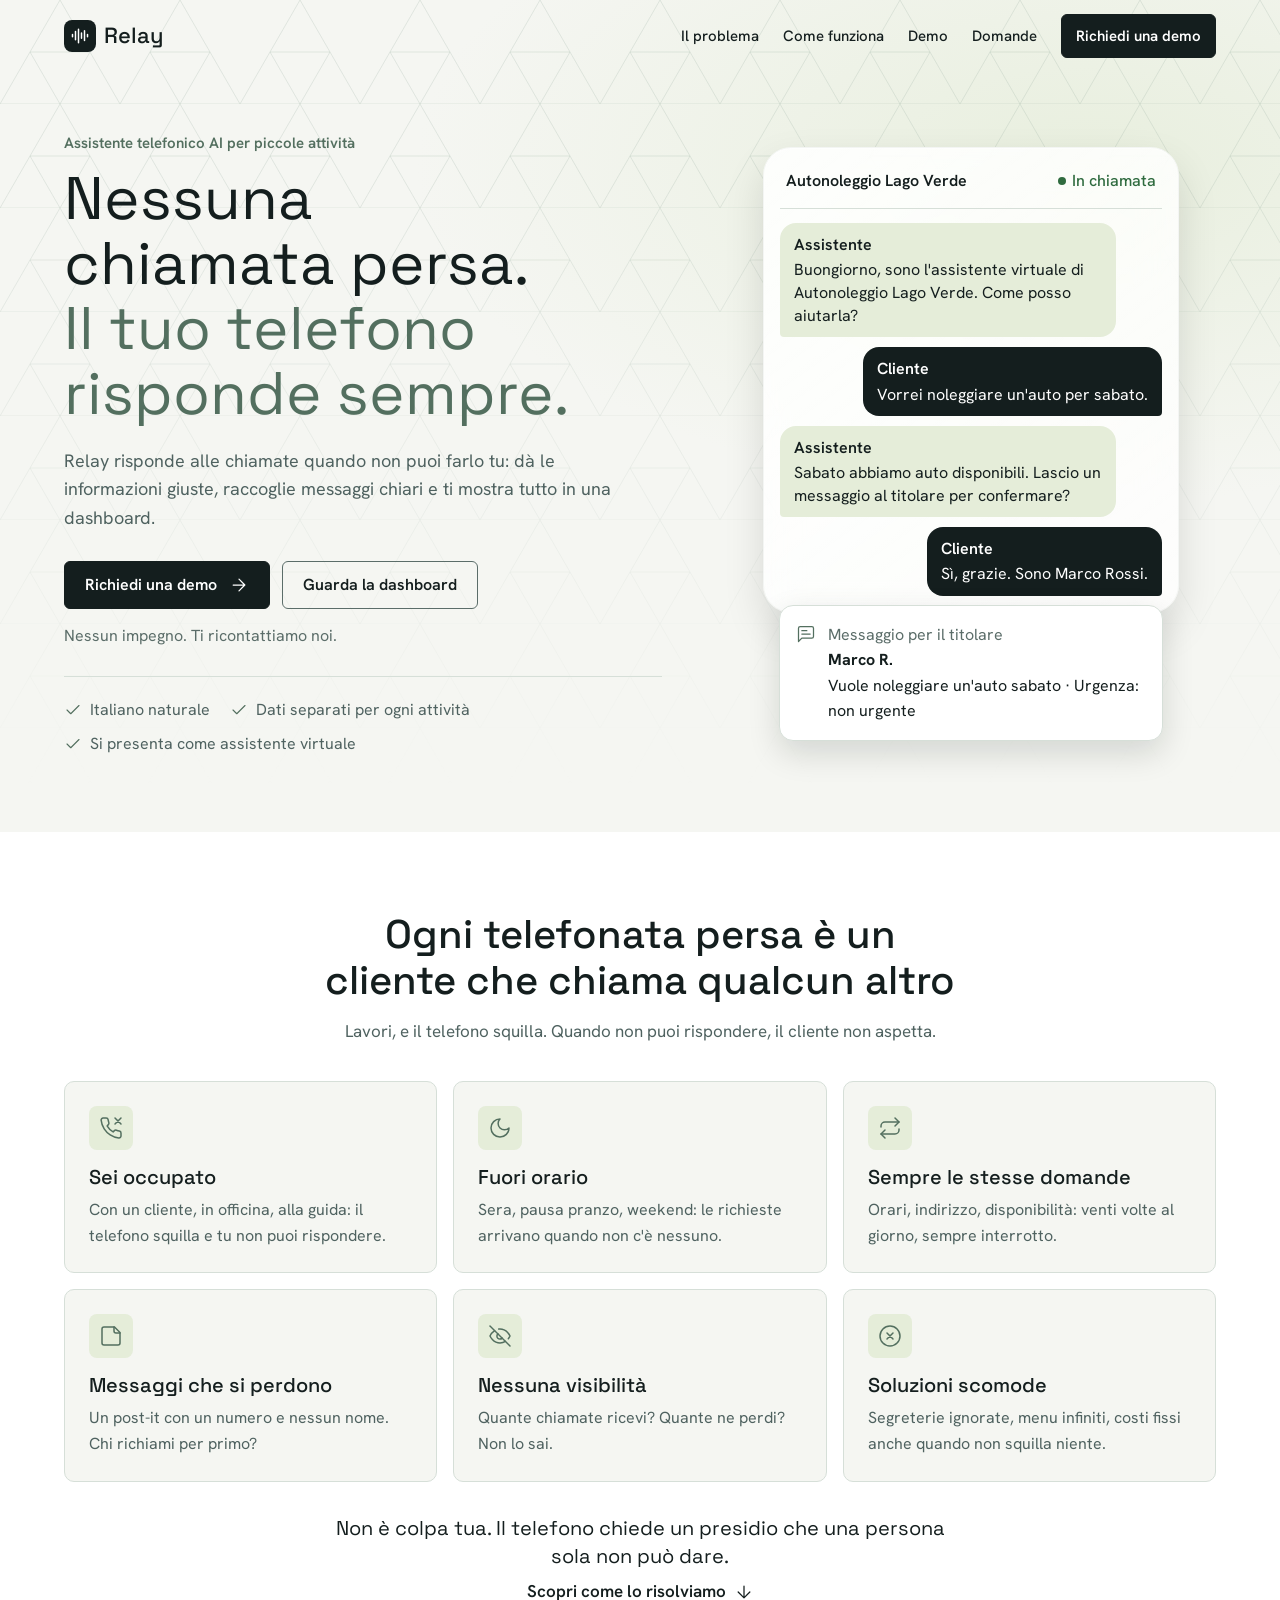
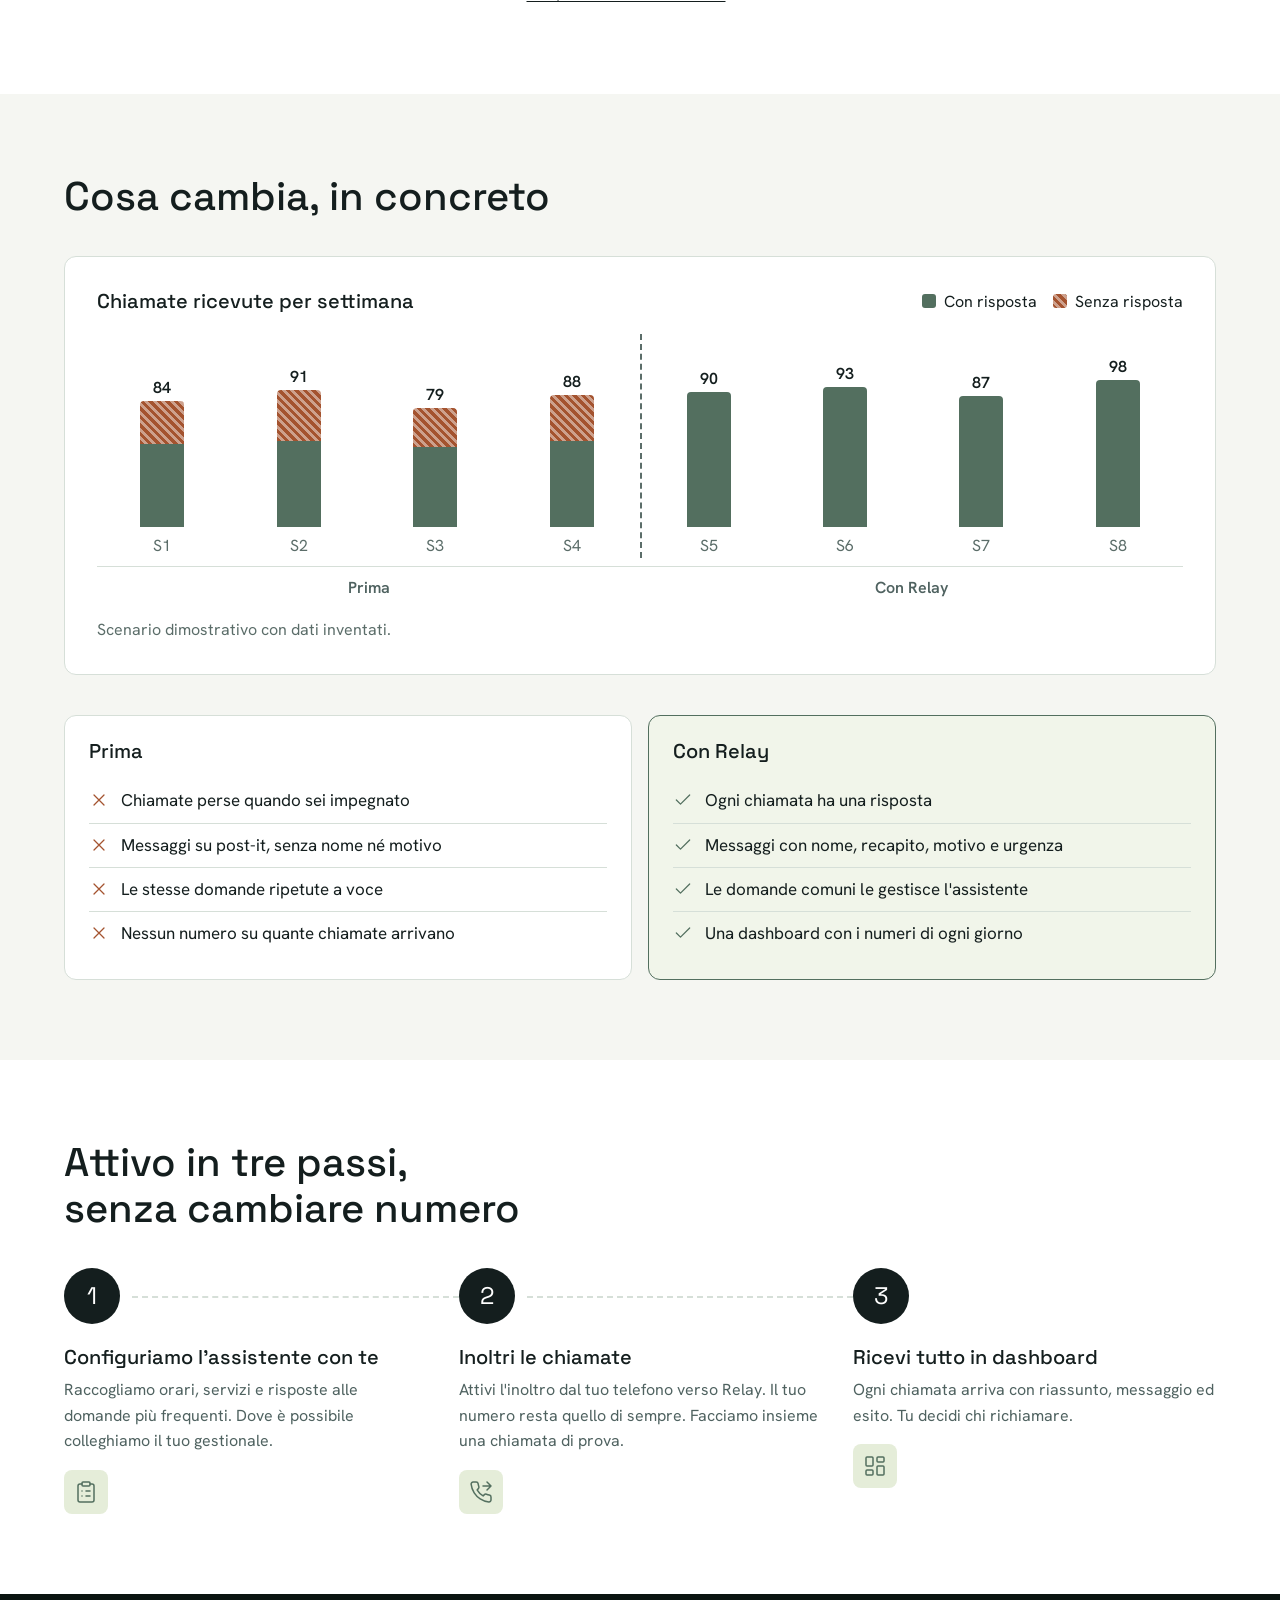
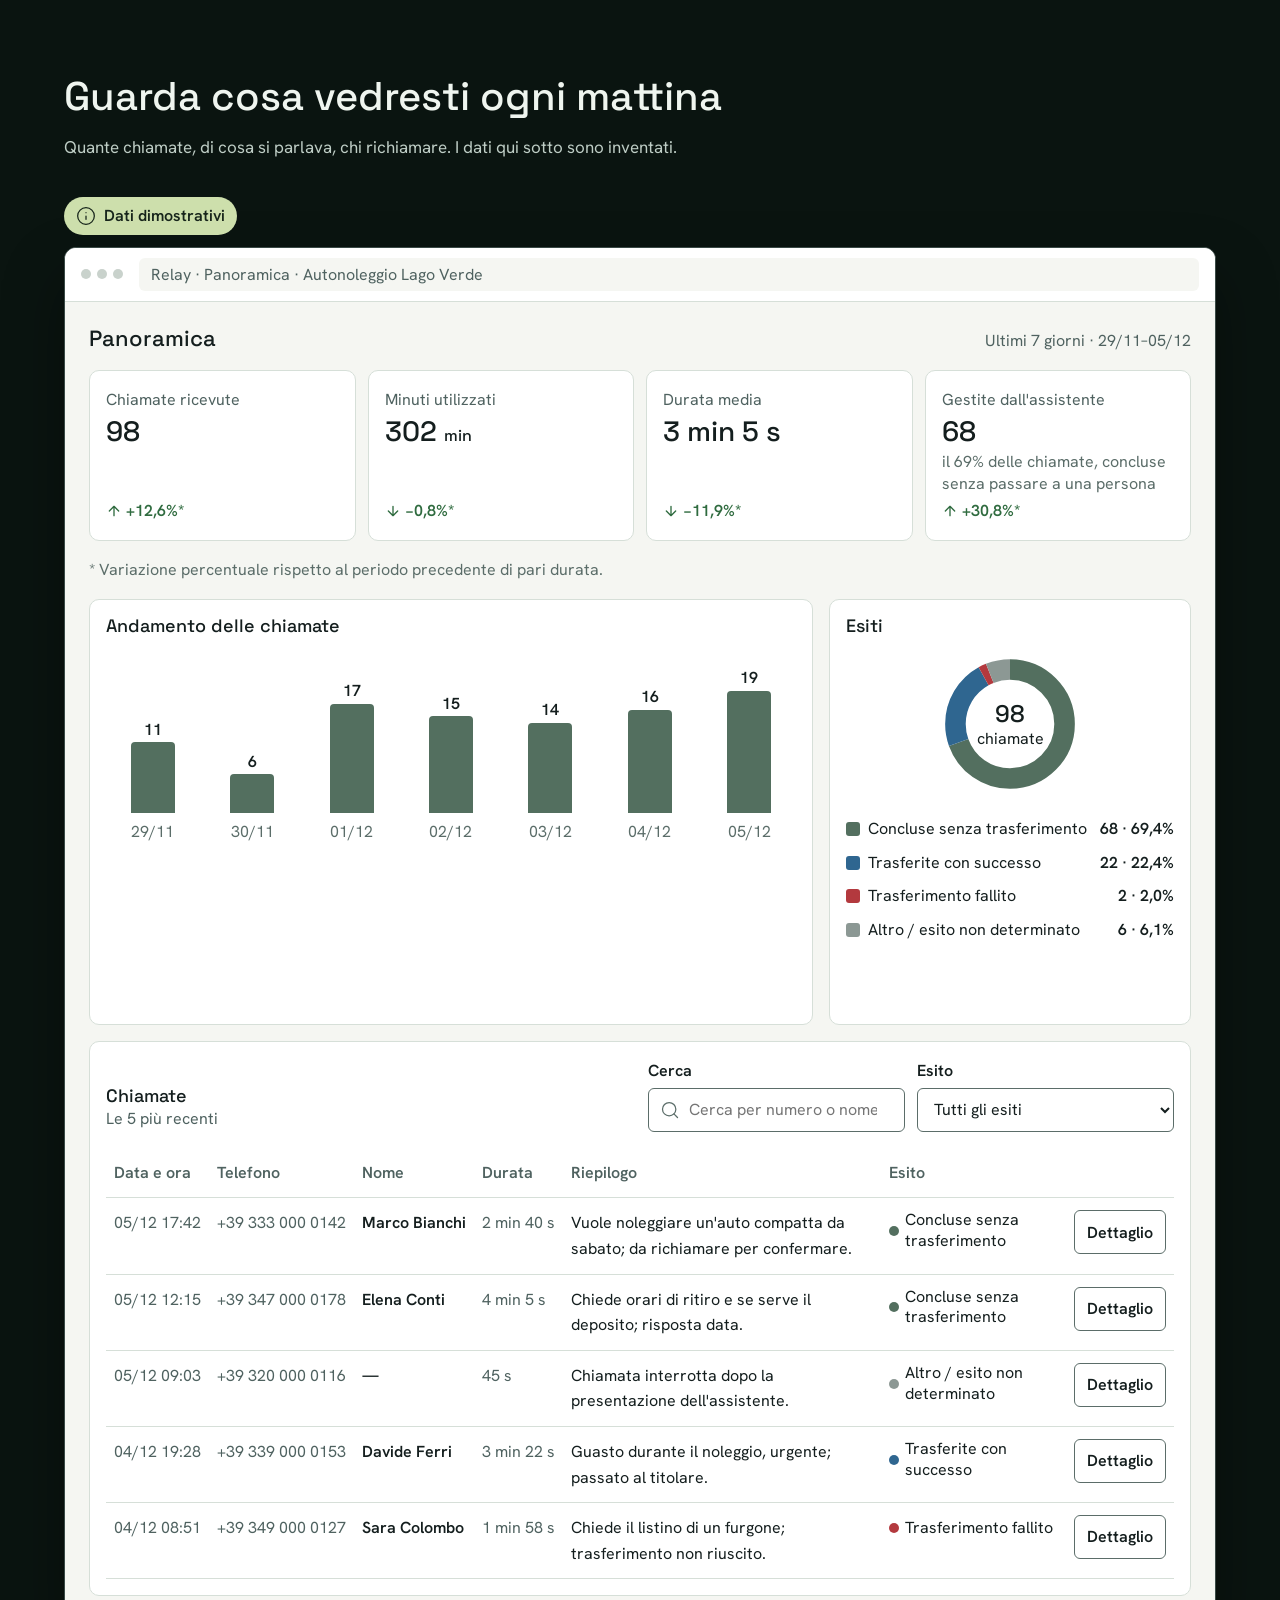
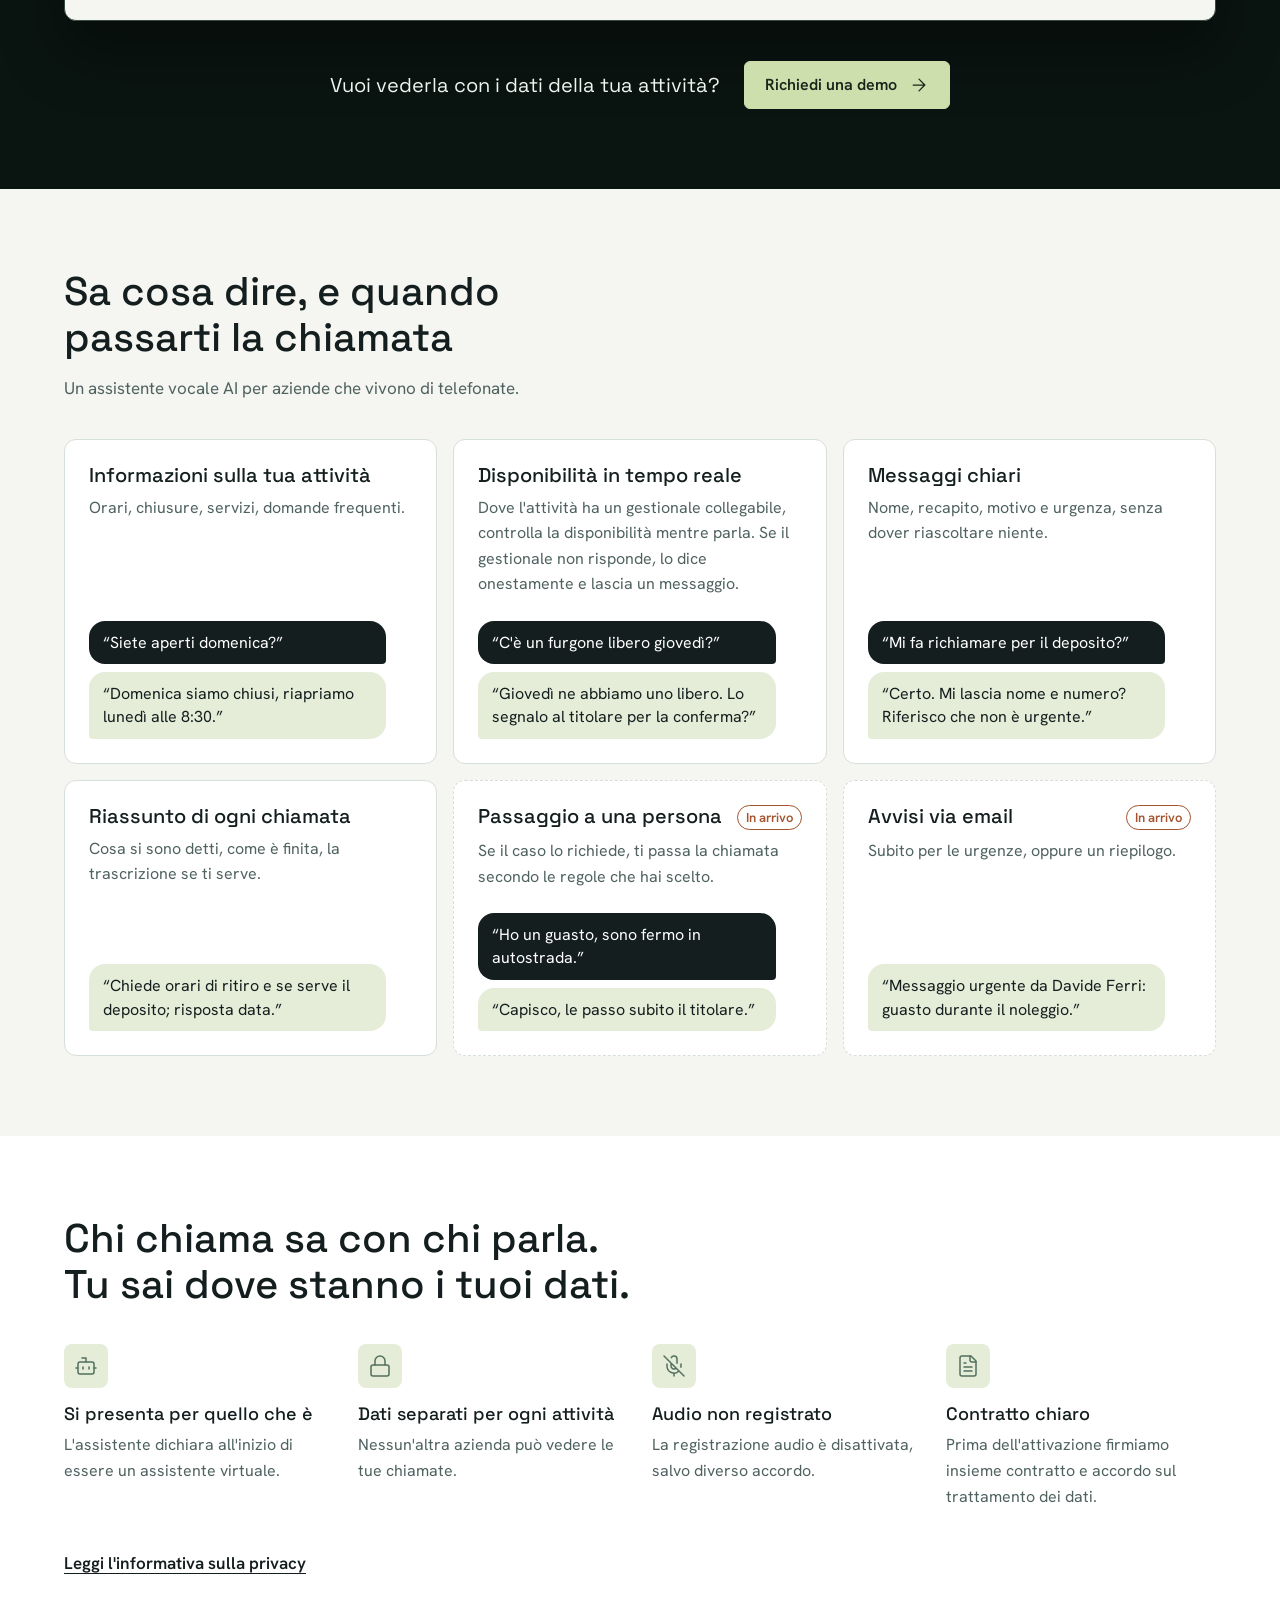
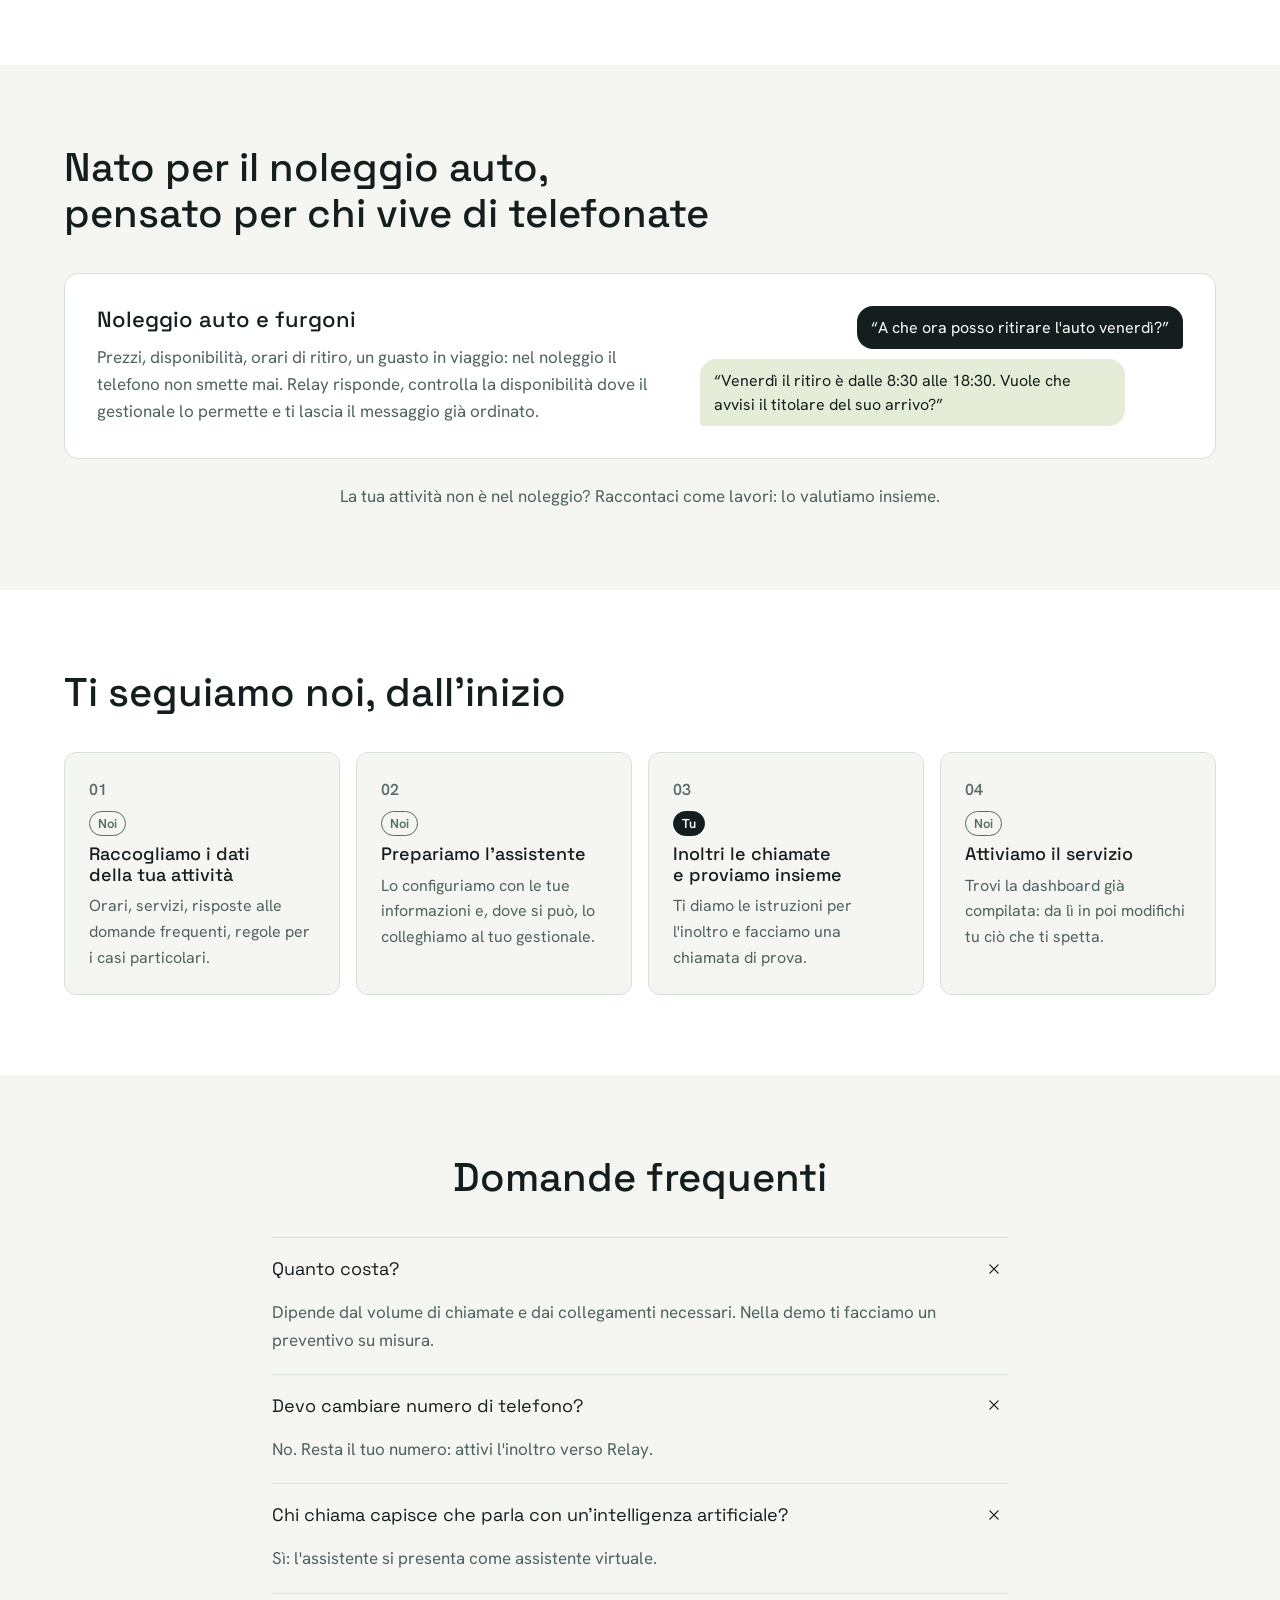
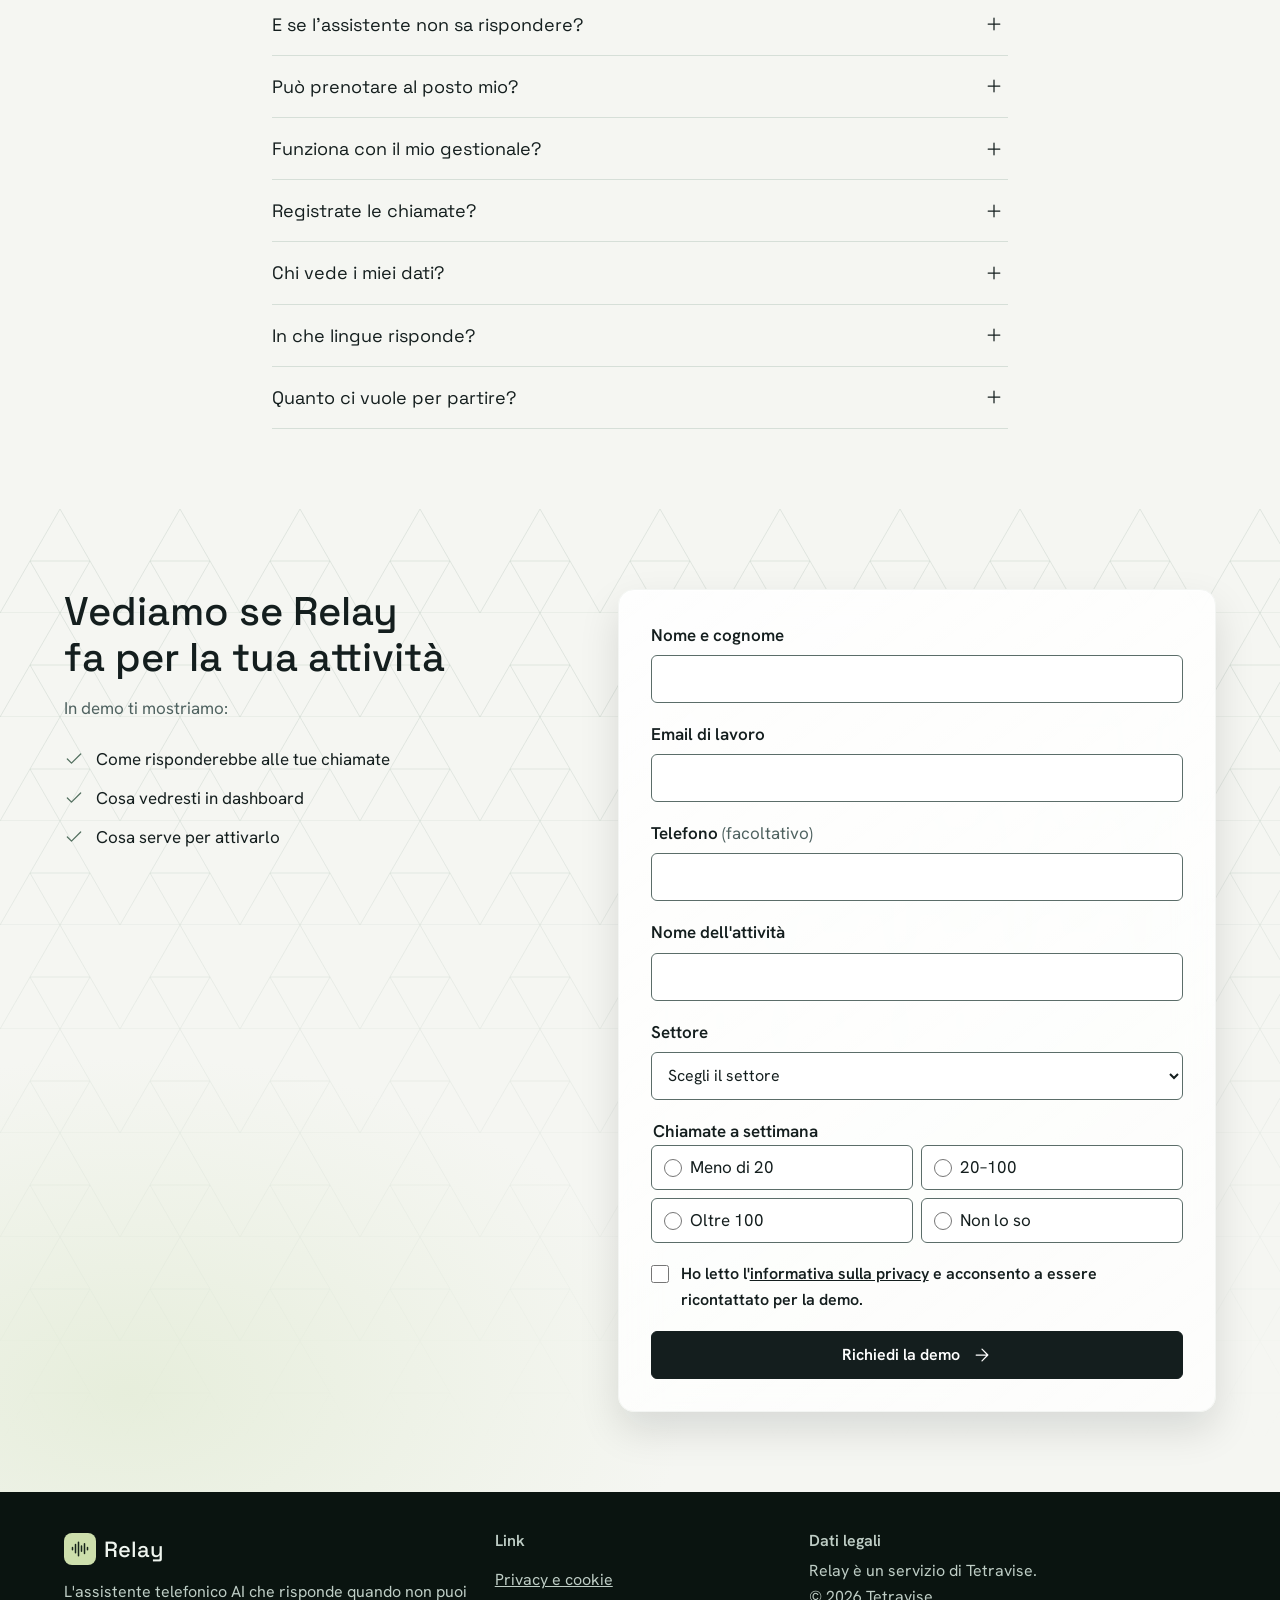
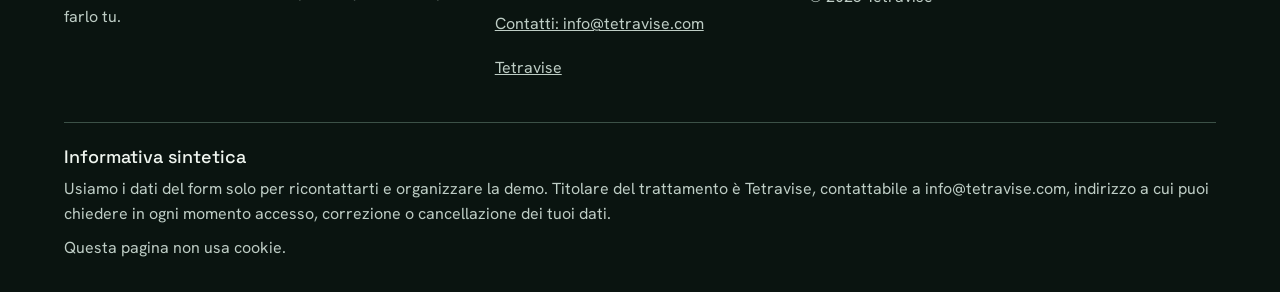
==== relay/index.html @ ad67fe39 "feat: add /relay WIP" ====
<!doctype html>
<html lang="it">
<head>
  <meta charset="utf-8">
  <meta name="viewport" content="width=device-width, initial-scale=1, viewport-fit=cover">
  <title>Relay: assistente telefonico AI per la tua attività</title>
  <meta name="description" content="Relay risponde al telefono quando non puoi: dà le informazioni giuste, raccoglie messaggi chiari e mostra ogni chiamata in dashboard. Richiedi una demo.">
  <meta name="theme-color" content="#F5F6F2">
  <meta name="color-scheme" content="light dark">
  <meta name="robots" content="index, follow, max-image-preview:large">
  <meta property="og:type" content="website">
  <meta property="og:locale" content="it_IT">
  <meta property="og:site_name" content="Tetravise">
  <meta property="og:title" content="Relay: assistente telefonico AI per la tua attività">
  <meta property="og:description" content="Relay risponde al telefono quando non puoi: dà le informazioni giuste, raccoglie messaggi chiari e mostra ogni chiamata in dashboard.">
  <meta name="twitter:card" content="summary">
  <meta name="twitter:title" content="Relay: assistente telefonico AI per la tua attività">
  <meta name="twitter:description" content="Relay risponde al telefono quando non puoi: dà le informazioni giuste, raccoglie messaggi chiari e mostra ogni chiamata in dashboard.">
  <link rel="icon" href="../assets/favicon/favicon.ico">
  <link rel="icon" type="image/png" sizes="32x32" href="../assets/favicon/favicon-32x32.png">
  <link rel="icon" type="image/png" sizes="16x16" href="../assets/favicon/favicon-16x16.png">
  <link rel="apple-touch-icon" sizes="180x180" href="../assets/favicon/apple-touch-icon.png">
  <template id="seo-metadata"></template>
  <script>
    (() => {
      let preference = 'system';
      try {
        const saved = localStorage.getItem('tetravise-theme');
        if (['light', 'dark'].includes(saved)) preference = saved;
      } catch {}
      const systemColor = matchMedia('(prefers-color-scheme: dark)').matches ? 'dark' : 'light';
      document.documentElement.dataset.theme = preference === 'system' ? systemColor : preference;
      document.documentElement.classList.add('js');
    })();
  </script>
  <link rel="preconnect" href="https://fonts.googleapis.com">
  <link rel="preconnect" href="https://fonts.gstatic.com" crossorigin>
  <link rel="stylesheet" href="https://fonts.googleapis.com/css2?family=Space+Grotesk:wght@400;500&family=Hanken+Grotesk:wght@400;500;600&display=swap">
  <script type="application/ld+json">
    {
      "@context": "https://schema.org",
      "@type": "FAQPage",
      "inLanguage": "it-IT",
      "mainEntity": [
        { "@type": "Question", "name": "Quanto costa?", "acceptedAnswer": { "@type": "Answer", "text": "Dipende dal volume di chiamate e dai collegamenti necessari. Nella demo ti facciamo un preventivo su misura." } },
        { "@type": "Question", "name": "Devo cambiare numero di telefono?", "acceptedAnswer": { "@type": "Answer", "text": "No. Resta il tuo numero: attivi l'inoltro verso Relay." } },
        { "@type": "Question", "name": "Chi chiama capisce che parla con un'intelligenza artificiale?", "acceptedAnswer": { "@type": "Answer", "text": "Sì: l'assistente si presenta come assistente virtuale." } },
        { "@type": "Question", "name": "E se l'assistente non sa rispondere?", "acceptedAnswer": { "@type": "Answer", "text": "Lo dice onestamente, raccoglie nome, recapito e motivo e ti lascia un messaggio. Il passaggio a una persona, con le regole che scegli tu, è in arrivo." } },
        { "@type": "Question", "name": "Può prenotare al posto mio?", "acceptedAnswer": { "@type": "Answer", "text": "Oggi consulta le informazioni e raccoglie le richieste: la conferma resta a te." } },
        { "@type": "Question", "name": "Funziona con il mio gestionale?", "acceptedAnswer": { "@type": "Answer", "text": "Dipende: lo valutiamo insieme in demo. Il collegamento riguarda gestionali con interfaccia web (API)." } },
        { "@type": "Question", "name": "Registrate le chiamate?", "acceptedAnswer": { "@type": "Answer", "text": "L'audio non viene registrato, salvo diverso accordo. Nella dashboard trovi riassunto e trascrizione." } },
        { "@type": "Question", "name": "Chi vede i miei dati?", "acceptedAnswer": { "@type": "Answer", "text": "Tu e i collaboratori che indichi. Il nostro team accede solo per assistenza." } },
        { "@type": "Question", "name": "In che lingue risponde?", "acceptedAnswer": { "@type": "Answer", "text": "Oggi solo in italiano." } },
        { "@type": "Question", "name": "Quanto ci vuole per partire?", "acceptedAnswer": { "@type": "Answer", "text": "Dipende dalle informazioni da raccogliere e dai collegamenti necessari. In demo ti diamo una data concreta." } }
      ]
    }
  </script>
  <style>
    :root {
      color-scheme: light dark;
      --bg: light-dark(#F5F6F2, #111B18);
      --surface: light-dark(#FFFFFF, #192722);
      --ink: light-dark(#141E1E, #EFF5EF);
      --soft: light-dark(#4F6260, #BECDC5);
      --muted: light-dark(#5B6D69, #B2C3B8);
      --line: light-dark(#D6DFD8, #3C5147);
      --accent: light-dark(#536F5F, #C9DD97);
      --focus: light-dark(#3C684A, #C9DD97);
      --button-bg: light-dark(#141E1E, #CDDFAC);
      --button-ink: light-dark(#FFFFFF, #17251B);
      --button-hover: light-dark(#2C423C, #DDEBC6);
      --inverse-bg: light-dark(#141E1E, #0A1410);
      --tile: light-dark(#E5EDD9, #2F4234);
      --good: light-dark(#2F6B3F, #A6DDAF);
      --warn: light-dark(#A4532F, #F0B89B);
      --error: light-dark(#A1262B, #FFB4AE);
      --font-display: "Space Grotesk", "Hanken Grotesk", sans-serif;
      --font-body: "Hanken Grotesk", sans-serif;
      --gutter: 1rem;
      --header-height: 4rem;
    }

    * { box-sizing: border-box; }
    [hidden] { display: none !important; }
    :root[data-theme="light"] { color-scheme: light; }
    :root[data-theme="dark"] { color-scheme: dark; }
    html { scroll-behavior: smooth; scroll-padding-top: calc(var(--header-height) + 1rem); }
    body { margin: 0; background: var(--bg); color: var(--ink); font-family: var(--font-body); font-size: 1.0625rem; line-height: 1.6; -webkit-font-smoothing: antialiased; overflow-x: hidden; }
    h1, h2, h3, h4, p, figure, ul, ol, dl, dd, blockquote { margin: 0; }
    ul, ol { padding: 0; list-style: none; }
    h1, h2, h3, h4 { font-family: var(--font-display); font-weight: 500; line-height: 1.15; text-wrap: balance; }
    a { color: inherit; }
    button, input, select, textarea { font: inherit; color: inherit; }
    ::selection { background: var(--accent); color: var(--surface); }
    :focus-visible { outline: 3px solid var(--focus); outline-offset: 4px; border-radius: 3px; }
    .container { width: calc(100% - 2 * var(--gutter)); max-width: 72rem; margin-inline: auto; }
    .icon-definitions { position: absolute; width: 0; height: 0; overflow: hidden; }
    .icon { display: block; width: 1.25rem; height: 1.25rem; flex: none; fill: none; stroke: currentColor; stroke-width: 1.5; stroke-linecap: round; stroke-linejoin: round; }
    .sr-only { position: absolute; width: 1px; height: 1px; padding: 0; margin: -1px; overflow: hidden; clip-path: inset(50%); white-space: nowrap; border: 0; }
    .skip-link { position: fixed; z-index: 100; top: 1rem; left: 1rem; padding: .75rem 1rem; background: var(--button-bg); color: var(--button-ink); transform: translateY(-300%); }
    .skip-link:focus { transform: none; }
    .inverse { color-scheme: dark; background: var(--inverse-bg); color: var(--ink); }

    .button { display: inline-flex; max-width: 100%; min-height: 3rem; align-items: center; justify-content: center; gap: .75rem; padding: .75rem 1.25rem; border: 1px solid var(--button-bg); border-radius: 6px; background: var(--button-bg); color: var(--button-ink); font-size: 1rem; font-weight: 600; line-height: 1.25; text-decoration: none; cursor: pointer; transition: background .2s, border-color .2s; }
    .button:hover { background: var(--button-hover); border-color: var(--button-hover); }
    .button:disabled { cursor: progress; opacity: .7; }
    .button--ghost { border-color: var(--muted); background: transparent; color: var(--ink); }
    .button--ghost:hover { border-color: var(--ink); background: transparent; }
    .button--small { min-height: 2.75rem; padding: .5rem .875rem; font-size: .9375rem; }
    .text-link { display: inline-flex; min-height: 2.75rem; align-items: center; gap: .5rem; font-weight: 600; text-decoration: underline; text-underline-offset: .25em; }
    .badge { display: inline-flex; align-items: center; gap: .375rem; padding: .125rem .5rem; border: 1px solid currentColor; border-radius: 999px; font-size: .8125rem; font-weight: 600; line-height: 1.5; white-space: nowrap; }
    .glass { border: 1px solid color-mix(in srgb, var(--surface) 70%, var(--line)); background: linear-gradient(145deg, color-mix(in srgb, var(--surface) 90%, transparent), color-mix(in srgb, var(--surface) 76%, transparent)); box-shadow: 0 1px 0 color-mix(in srgb, white 40%, transparent) inset, 0 18px 40px rgb(10 20 16 / .12); -webkit-backdrop-filter: blur(18px) saturate(160%); backdrop-filter: blur(18px) saturate(160%); }
    @supports not ((backdrop-filter: blur(1px)) or (-webkit-backdrop-filter: blur(1px))) { .glass { background: var(--surface); } }
    @media (prefers-reduced-transparency: reduce) { .glass { background: var(--surface); -webkit-backdrop-filter: none; backdrop-filter: none; } }
    .triangles { position: relative; isolation: isolate; }
    .triangles::before { content: ""; position: absolute; z-index: -1; inset: 0; background-image: url("data:image/svg+xml,%3Csvg xmlns='http://www.w3.org/2000/svg' width='120' height='104' viewBox='0 0 120 104'%3E%3Cpath d='M0 104 60 0l60 104ZM30 52h60L60 104Z' fill='none' stroke='%2390A89A' stroke-opacity='.22'/%3E%3C/svg%3E"); -webkit-mask-image: linear-gradient(to bottom, #000 20%, transparent 95%); mask-image: linear-gradient(to bottom, #000 20%, transparent 95%); pointer-events: none; }

    .site-header { position: fixed; z-index: 50; inset: 0 0 auto; border-bottom: 1px solid transparent; transition: background .25s, border-color .25s, box-shadow .25s; }
    .site-header.is-scrolled, .site-header:has(.nav.is-open) { border-bottom-color: color-mix(in srgb, var(--line) 80%, transparent); background: linear-gradient(180deg, color-mix(in srgb, var(--bg) 92%, transparent), color-mix(in srgb, var(--bg) 84%, transparent)); box-shadow: 0 8px 24px rgb(10 20 16 / .06); -webkit-backdrop-filter: blur(16px) saturate(160%); backdrop-filter: blur(16px) saturate(160%); }
    @media (prefers-reduced-transparency: reduce) { .site-header.is-scrolled { background: var(--bg); } }
    .header-inner { display: flex; min-height: var(--header-height); align-items: center; gap: .5rem; }
    .brand { display: inline-flex; align-items: center; gap: .5rem; margin-right: auto; font-family: var(--font-display); font-size: 1.375rem; font-weight: 500; text-decoration: none; }
    .brand-mark { display: grid; width: 2rem; height: 2rem; place-items: center; border-radius: 8px; background: var(--button-bg); color: var(--button-ink); }
    .brand-mark .icon { width: 1.125rem; height: 1.125rem; stroke-width: 2; }
    .nav { display: flex; flex-direction: column; font-size: .9375rem; font-weight: 500; }
    .nav a { display: flex; min-height: 2.75rem; align-items: center; text-decoration: none; }
    .nav a:hover { text-decoration: underline; text-underline-offset: .3em; }
    .menu-toggle { display: grid; width: 2.75rem; height: 2.75rem; place-items: center; padding: 0; border: 1px solid var(--muted); border-radius: 6px; background: var(--surface); cursor: pointer; }
    .menu-toggle .icon-close, .menu-toggle[aria-expanded="true"] .icon-open { display: none; }
    .menu-toggle[aria-expanded="true"] .icon-close { display: block; }
    html:not(.js) .menu-toggle { display: none; }
    .js .nav { position: absolute; top: 100%; right: 0; left: 0; display: none; padding: .5rem var(--gutter) 1rem; border-bottom: 1px solid var(--line); background: var(--bg); }
    .js .nav.is-open { display: flex; }

    .hero { padding: calc(var(--header-height) + 2rem) 0 2.5rem; background: radial-gradient(60rem 30rem at 85% 20%, color-mix(in srgb, var(--tile) 80%, transparent), transparent 70%); }
    .hero-grid { display: grid; gap: 2.5rem; align-items: center; }
    .eyebrow { color: var(--accent); font-size: .9375rem; font-weight: 600; }
    .hero h1 { max-width: 18ch; margin-top: .75rem; font-size: 2.25rem; font-weight: 400; line-height: 1.08; }
    .hero h1 span { display: block; color: var(--accent); }
    .lead { max-width: 36rem; margin-top: 1.25rem; color: var(--soft); font-size: 1.125rem; }
    .hero-actions { display: flex; flex-wrap: wrap; gap: .75rem; margin-top: 1.75rem; }
    .hero-note { margin-top: .875rem; color: var(--muted); font-size: 1rem; }
    .trust-strip { display: flex; flex-wrap: wrap; gap: .5rem 1.25rem; margin-top: 1.75rem; padding-top: 1.25rem; border-top: 1px solid var(--line); color: var(--soft); font-size: 1rem; }
    .trust-strip li { display: inline-flex; align-items: center; gap: .5rem; }
    .trust-strip .icon { width: 1.125rem; height: 1.125rem; color: var(--accent); }

    .preview { position: relative; width: 100%; max-width: 26rem; margin-inline: auto; }
    .phone { padding: 1rem; border-radius: 28px; }
    .phone-top { display: flex; align-items: center; justify-content: space-between; gap: .75rem; padding: .25rem .375rem .875rem; border-bottom: 1px solid var(--line); font-size: 1rem; font-weight: 600; }
    .live { display: inline-flex; align-items: center; gap: .375rem; color: var(--good); font-size: 1rem; font-weight: 500; white-space: nowrap; }
    .live::before { content: ""; width: .5rem; height: .5rem; border-radius: 50%; background: currentColor; }
    .chat { display: flex; flex-direction: column; gap: .625rem; padding-top: .875rem; }
    .bubble { max-width: 88%; padding: .625rem .875rem; border-radius: 16px; font-size: 1rem; line-height: 1.45; }
    .bubble .who { display: block; margin-bottom: .125rem; font-size: 1rem; font-weight: 600; }
    .from-assistant { align-self: flex-start; border-bottom-left-radius: 4px; background: var(--tile); }
    .from-caller { align-self: flex-end; border-bottom-right-radius: 4px; background: var(--button-bg); color: var(--button-ink); }
    .message-card { display: flex; gap: .75rem; margin: -.5rem 1rem 0; padding: 1rem; border: 1px solid var(--line); border-radius: 14px; background: var(--surface); box-shadow: 0 12px 32px rgb(10 20 16 / .14); font-size: 1rem; }
    .message-card .icon { margin-top: .125rem; color: var(--accent); }
    .message-card strong { display: block; }
    .message-card .kicker { color: var(--muted); font-size: 1rem; }

    .section { padding-block: 4rem; }
    .section-head { display: flex; max-width: 44rem; flex-direction: column; gap: .875rem; margin-bottom: 2.25rem; }
    .section-head.center { margin-inline: auto; text-align: center; align-items: center; }
    .section h2 { font-size: 1.875rem; }
    .sub { color: var(--soft); font-size: 1.0625rem; }
    .alt { background: var(--surface); }
    .closing { max-width: 40rem; margin: 2rem auto 0; text-align: center; }
    .closing p { font-family: var(--font-display); font-size: 1.25rem; line-height: 1.4; }
    .section-cta { display: flex; flex-wrap: wrap; align-items: center; justify-content: center; gap: 1rem 1.5rem; margin-top: 2.5rem; text-align: center; }

    .cards { display: grid; gap: 1rem; }
    .card { min-width: 0; padding: 1.5rem; border: 1px solid var(--line); border-radius: 10px; background: var(--bg); }
    .alt .card { background: var(--bg); }
    .card h3 { margin-bottom: .5rem; font-size: 1.25rem; }
    .card p { color: var(--soft); font-size: 1rem; }
    .card-icon { display: grid; width: 2.75rem; height: 2.75rem; place-items: center; margin-bottom: 1rem; border-radius: 8px; background: var(--tile); color: var(--accent); }
    .card-icon .icon { width: 1.5rem; height: 1.5rem; }

    .chart-figure { margin-bottom: 2.5rem; padding: 1.5rem 1rem 1rem; border: 1px solid var(--line); border-radius: 12px; background: var(--surface); }
    .chart-title { display: flex; flex-wrap: wrap; align-items: baseline; justify-content: space-between; gap: .5rem 1rem; margin-bottom: 1.25rem; }
    .chart-title h3 { font-size: 1.25rem; }
    .legend { display: flex; flex-wrap: wrap; gap: .25rem 1rem; font-size: 1rem; }
    .legend li { display: inline-flex; align-items: center; gap: .5rem; }
    .swatch { width: .875rem; height: .875rem; flex: none; border-radius: 3px; background: var(--c); }
    .swatch--missed { background: repeating-linear-gradient(45deg, var(--warn) 0 3px, color-mix(in srgb, var(--warn) 55%, transparent) 3px 6px); }
    .weeks { display: grid; grid-template-columns: repeat(8, minmax(0, 1fr)); height: 14rem; gap: .375rem; }
    .week { display: grid; grid-template-rows: minmax(0, 1fr) auto; gap: .375rem; min-width: 0; }
    .week.is-start { margin-left: -.1875rem; padding-left: .1875rem; border-left: 2px dashed var(--muted); }
    .track { display: flex; height: 100%; flex-direction: column; justify-content: flex-end; align-items: center; }
    .total { font-size: 1rem; font-weight: 600; }
    .seg { width: min(2.75rem, 80%); flex: none; height: calc(var(--v) * .78%); }
    .seg--missed { border-radius: 4px 4px 0 0; background: repeating-linear-gradient(45deg, var(--warn) 0 3px, color-mix(in srgb, var(--warn) 55%, transparent) 3px 6px); }
    .seg--answered { background: var(--accent); }
    .seg--missed + .seg--answered { border-radius: 0; }
    .seg--answered:first-child, .total + .seg--answered { border-radius: 4px 4px 0 0; }
    .week-label { color: var(--muted); font-size: 1rem; text-align: center; }
    .phases { display: grid; grid-template-columns: 1fr 1fr; margin-top: .5rem; padding-top: .5rem; border-top: 1px solid var(--line); color: var(--soft); font-size: 1rem; font-weight: 600; text-align: center; }
    .chart-caption { margin-top: 1rem; color: var(--muted); font-size: 1rem; }
    .compare { display: grid; gap: 1rem; }
    .compare-col { padding: 1.5rem; border: 1px solid var(--line); border-radius: 12px; }
    .compare-col h3 { margin-bottom: 1rem; font-size: 1.25rem; }
    .compare-col li { display: flex; gap: .75rem; padding-block: .5rem; }
    .compare-col li + li { border-top: 1px solid var(--line); }
    .compare-col .icon { margin-top: .1875rem; }
    .compare-before { background: var(--surface); }
    .compare-before .icon { color: var(--warn); }
    .compare-after { border-color: var(--accent); background: color-mix(in srgb, var(--tile) 55%, var(--surface)); }
    .compare-after .icon { color: var(--accent); }

    .steps { display: grid; gap: 1.5rem; counter-reset: step; }
    .step { position: relative; display: grid; grid-template-columns: 3.5rem minmax(0, 1fr); align-content: start; gap: 1rem; }
    .step-number { display: grid; width: 3.5rem; height: 3.5rem; place-items: center; border-radius: 50%; background: var(--button-bg); color: var(--button-ink); font-family: var(--font-display); font-size: 1.5rem; }
    .step:not(:last-child)::after { content: ""; position: absolute; top: 3.75rem; bottom: -1.25rem; left: 1.75rem; border-left: 2px dashed var(--line); }
    .step h3 { margin: .375rem 0 .5rem; font-size: 1.25rem; }
    .step p { color: var(--soft); font-size: 1rem; }
    .step .card-icon { margin: 1rem 0 0; }

    .demo-label { display: inline-flex; align-items: center; gap: .5rem; margin-bottom: .75rem; padding: .375rem .75rem; border-radius: 999px; background: #CDDFAC; color: #17251B; font-size: 1rem; font-weight: 600; }
    .app { color-scheme: light; overflow: hidden; border: 1px solid #3A4A46; border-radius: 12px; background: var(--bg); color: var(--ink); box-shadow: 0 30px 60px rgb(0 0 0 / .35); }
    .app-bar { display: flex; align-items: center; gap: 1rem; padding: .625rem 1rem; border-bottom: 1px solid var(--line); background: var(--surface); }
    .dots { display: flex; gap: .375rem; }
    .dots i { width: .625rem; height: .625rem; border-radius: 50%; background: #C9D2CC; }
    .app-url { flex: 1; min-width: 0; overflow: hidden; padding: .25rem .75rem; border-radius: 6px; background: var(--bg); color: var(--soft); font-size: 1rem; text-overflow: ellipsis; white-space: nowrap; }
    .app-body { display: grid; gap: 1rem; padding: 1rem; }
    .app-head { display: flex; flex-wrap: wrap; align-items: baseline; justify-content: space-between; gap: .5rem 1rem; }
    .app-head h3 { font-size: 1.375rem; }
    .period { color: var(--soft); font-size: 1rem; }
    .kpis { display: grid; grid-template-columns: repeat(2, minmax(0, 1fr)); gap: .75rem; }
    .kpi { display: flex; min-width: 0; flex-direction: column; gap: .25rem; padding: 1rem; border: 1px solid var(--line); border-radius: 10px; background: var(--surface); }
    .kpi-label { color: var(--soft); font-size: 1rem; }
    .kpi strong { font-family: var(--font-display); font-size: 1.75rem; font-weight: 500; line-height: 1.1; }
    .kpi strong small { font-size: 1rem; }
    .kpi-note { color: var(--muted); font-size: 1rem; line-height: 1.35; }
    .delta { display: inline-flex; align-items: center; gap: .25rem; margin-top: auto; color: var(--good); font-size: 1rem; font-weight: 600; }
    .delta .icon { width: 1rem; height: 1rem; stroke-width: 2; }
    .footnote { color: var(--muted); font-size: 1rem; }
    .panels { display: grid; gap: 1rem; }
    .panel { min-width: 0; padding: 1rem; border: 1px solid var(--line); border-radius: 10px; background: var(--surface); }
    .panel h4 { margin-bottom: 1rem; font-size: 1.125rem; }
    .days { display: grid; grid-template-columns: repeat(7, minmax(0, 1fr)); height: 12rem; gap: .375rem; }
    .day { display: grid; grid-template-rows: minmax(0, 1fr) auto; gap: .375rem; min-width: 0; }
    .day .seg { height: calc(var(--v) * 4%); border-radius: 4px 4px 0 0; background: var(--accent); }
    .day-label { color: var(--muted); font-size: 1rem; text-align: center; white-space: nowrap; }
    .outcomes { display: flex; flex-wrap: wrap; align-items: center; justify-content: center; gap: 1.25rem; }
    .donut { position: relative; width: 9rem; flex: none; }
    .donut svg { display: block; width: 100%; transform: rotate(-90deg); }
    .donut circle { fill: none; stroke-width: 6; }
    .donut-center { position: absolute; inset: 0; display: grid; place-content: center; text-align: center; font-size: 1rem; line-height: 1.2; }
    .donut-center strong { font-family: var(--font-display); font-size: 1.5rem; font-weight: 500; }
    .outcome-list { display: grid; flex: 1 1 12rem; align-content: start; gap: .5rem; font-size: 1rem; }
    .outcome-list li { display: grid; grid-template-columns: .875rem minmax(0, 1fr) auto; gap: .5rem; align-items: center; }
    .outcome-list span:last-child { font-variant-numeric: tabular-nums; font-weight: 600; }
    .c-concluded { --c: #536F5F; }
    .c-transferred { --c: #2F6690; }
    .c-failed { --c: #B3393E; }
    .c-other { --c: #8C9894; }
    .calls-head { display: flex; flex-wrap: wrap; align-items: flex-end; justify-content: space-between; gap: .75rem 1rem; margin-bottom: 1rem; }
    .calls-head h4 { margin: 0; }
    .filters { display: flex; flex-wrap: wrap; gap: .75rem; width: 100%; }
    .filter { display: flex; flex: 1 1 15rem; flex-direction: column; gap: .25rem; font-size: 1rem; font-weight: 600; }
    .input-icon { position: relative; }
    .input-icon .icon { position: absolute; top: 50%; left: .75rem; color: var(--muted); transform: translateY(-50%); pointer-events: none; }
    .input-icon input { padding-left: 2.5rem; }
    .control { width: 100%; min-height: 2.75rem; padding: .5rem .75rem; border: 1px solid var(--muted); border-radius: 6px; background: var(--surface); font-weight: 400; }
    .calls-status { color: var(--soft); font-size: 1rem; }
    .calls-table { width: 100%; border-collapse: collapse; font-size: 1rem; }
    .calls-table thead { position: absolute; width: 1px; height: 1px; overflow: hidden; clip-path: inset(50%); }
    .calls-table tbody { display: grid; gap: .75rem; }
    .calls-table tr { display: flex; flex-wrap: wrap; align-items: baseline; gap: .25rem 1rem; padding: 1rem; border: 1px solid var(--line); border-radius: 10px; }
    .calls-table td { display: block; min-width: 0; }
    .c-date { order: 1; margin-right: auto; color: var(--soft); white-space: nowrap; }
    .c-outcome { order: 2; }
    .c-name { order: 3; flex-basis: 100%; font-weight: 600; }
    .c-phone { order: 4; color: var(--soft); white-space: nowrap; }
    .c-duration { order: 5; color: var(--soft); white-space: nowrap; }
    .c-summary { order: 6; flex-basis: 100%; }
    .c-action { order: 7; flex-basis: 100%; margin-top: .25rem; }
    .outcome { display: inline-flex; align-items: center; gap: .375rem; font-size: 1rem; line-height: 1.3; }
    .outcome::before { content: ""; width: .625rem; height: .625rem; flex: none; border-radius: 50%; background: var(--c); }
    .link-button { min-height: 2.75rem; padding: .375rem .75rem; border: 1px solid var(--muted); border-radius: 6px; background: var(--surface); font-weight: 600; cursor: pointer; }
    .link-button:hover { border-color: var(--ink); }
    .empty { padding: 1.5rem; color: var(--soft); text-align: center; }
    .demo-cta { display: flex; flex-wrap: wrap; align-items: center; justify-content: center; gap: 1rem 1.5rem; margin-top: 2.5rem; text-align: center; }
    .demo-cta p { font-family: var(--font-display); font-size: 1.25rem; }

    .drawer { width: min(30rem, 100%); max-width: 100%; height: 100dvh; max-height: 100dvh; margin: 0 0 0 auto; padding: 0; border: 0; border-left: 1px solid var(--line); background: var(--bg); color: var(--ink); box-shadow: -20px 0 50px rgb(0 0 0 / .25); }
    .drawer::backdrop { background: rgb(10 20 16 / .6); }
    .drawer[open] { animation: slide .3s cubic-bezier(.2, .7, .2, 1); }
    .drawer-inner { display: flex; min-height: 100%; flex-direction: column; gap: 1.25rem; padding: 1.25rem; }
    .drawer-head { display: flex; align-items: flex-start; justify-content: space-between; gap: 1rem; }
    .drawer-head h3 { font-size: 1.375rem; }
    .drawer-head .badge { margin-top: .5rem; color: var(--accent); }
    .icon-button { display: grid; width: 2.75rem; height: 2.75rem; flex: none; place-items: center; padding: 0; border: 1px solid var(--muted); border-radius: 6px; background: var(--surface); cursor: pointer; }
    .drawer section { padding: 1rem; border: 1px solid var(--line); border-radius: 10px; background: var(--surface); font-size: 1rem; }
    .drawer h4 { margin-bottom: .5rem; font-size: 1rem; color: var(--soft); }
    .facts { display: grid; grid-template-columns: auto minmax(0, 1fr); gap: .25rem 1rem; }
    .facts dt { color: var(--soft); }
    .transcript { display: grid; gap: .5rem; }
    .transcript li { padding: .5rem .75rem; border-radius: 8px; background: var(--bg); }
    .transcript strong { display: block; font-size: 1rem; }
    @keyframes slide { from { transform: translateX(40px); opacity: 0; } to { transform: none; opacity: 1; } }

    .features { display: grid; gap: 1rem; }
    .feature { display: flex; min-width: 0; flex-direction: column; gap: .5rem; padding: 1.5rem; border: 1px solid var(--line); border-radius: 12px; background: var(--surface); }
    .feature-top { display: flex; align-items: flex-start; justify-content: space-between; gap: .75rem; }
    .feature h3 { font-size: 1.25rem; }
    .feature > p { color: var(--soft); font-size: 1rem; }
    .feature .badge { color: var(--warn); }
    .feature.is-soon { border-style: dashed; }
    .example { display: grid; gap: .5rem; margin-top: auto; padding-top: 1rem; }
    .example .bubble { max-width: 92%; }

    .trust { display: grid; gap: 1.5rem; }
    .trust-item h3 { margin: .25rem 0 .5rem; font-size: 1.125rem; }
    .trust-item p { color: var(--soft); font-size: 1rem; }
    .trust-link { margin-top: 2rem; }

    .sector { display: grid; gap: 1.5rem; align-items: center; padding: 1.5rem; border: 1px solid var(--line); border-radius: 14px; background: var(--surface); }
    .sector h3 { margin-bottom: .75rem; font-size: 1.375rem; }
    .sector h3 + p { color: var(--soft); }
    .sector .chat { padding: 0; }
    .sector-invite { margin-top: 1.5rem; color: var(--soft); text-align: center; }

    .activation { display: grid; gap: 1rem; counter-reset: activation; }
    .activation li { display: flex; flex-direction: column; gap: .5rem; padding: 1.5rem; border: 1px solid var(--line); border-radius: 12px; background: var(--bg); counter-increment: activation; }
    .activation li::before { content: counter(activation, decimal-leading-zero); color: var(--muted); font-size: 1rem; font-weight: 600; }
    .activation .badge { align-self: flex-start; }
    .tag-us { color: var(--accent); }
    .tag-you { border-color: var(--button-bg); background: var(--button-bg); color: var(--button-ink); }
    .activation h3 { font-size: 1.125rem; }
    .activation p { color: var(--soft); font-size: 1rem; }

    .faq { max-width: 46rem; margin-inline: auto; }
    .faq details { border-top: 1px solid var(--line); }
    .faq details:last-child { border-bottom: 1px solid var(--line); }
    .faq summary { display: grid; grid-template-columns: minmax(0, 1fr) 1.5rem; gap: 1rem; align-items: center; padding-block: 1.125rem; font-family: var(--font-display); font-size: 1.125rem; line-height: 1.4; list-style: none; cursor: pointer; }
    .faq summary::-webkit-details-marker { display: none; }
    .faq summary:hover { color: var(--accent); }
    .faq .icon { transition: transform .2s; }
    .faq details[open] .icon { transform: rotate(45deg); }
    .faq details p { padding: 0 2.5rem 1.25rem 0; color: var(--soft); }

    .request { background: radial-gradient(50rem 30rem at 10% 90%, color-mix(in srgb, var(--tile) 90%, transparent), transparent 70%), var(--bg); }
    .request-grid { display: grid; gap: 2rem; }
    .request-points { display: grid; gap: .75rem; margin-top: 1.5rem; }
    .request-points li { display: flex; gap: .75rem; }
    .request-points .icon { margin-top: .1875rem; color: var(--accent); }
    .form-card { padding: 1.5rem; border-radius: 16px; }
    .form { display: grid; gap: 1.125rem; }
    .form-field { display: flex; flex-direction: column; gap: .375rem; }
    .form-field > label, .form-field legend { font-weight: 600; }
    .optional { color: var(--soft); font-weight: 400; }
    .form .control { min-height: 3rem; font-size: 1rem; }
    .control[aria-invalid="true"] { border-color: var(--error); box-shadow: 0 0 0 1px var(--error); }
    fieldset.form-field { margin: 0; padding: 0; border: 0; min-width: 0; }
    .choices { display: grid; grid-template-columns: repeat(2, minmax(0, 1fr)); gap: .5rem; }
    .choice { display: flex; min-height: 2.75rem; align-items: center; gap: .5rem; padding: .5rem .75rem; border: 1px solid var(--muted); border-radius: 6px; background: var(--surface); cursor: pointer; }
    .choice:has(input:checked) { border-color: var(--accent); box-shadow: 0 0 0 1px var(--accent); }
    .choice:has(input:focus-visible) { outline: 3px solid var(--focus); outline-offset: 2px; }
    .choice input, .consent input { width: 1.125rem; height: 1.125rem; flex: none; margin: 0; accent-color: var(--accent); }
    .consent { display: flex; gap: .75rem; align-items: flex-start; font-size: 1rem; }
    .consent input { margin-top: .25rem; }
    .field-error { display: flex; gap: .375rem; color: var(--error); font-size: 1rem; font-weight: 600; }
    .honeypot { position: absolute; left: -9999px; width: 1px; height: 1px; overflow: hidden; }
    .form-status { padding: 1rem; border-radius: 10px; font-size: 1rem; }
    .form-status:focus { outline: none; }
    .form-status--ok { border: 1px solid var(--accent); background: color-mix(in srgb, var(--tile) 60%, var(--surface)); }
    .form-status--ok strong { display: block; font-family: var(--font-display); font-size: 1.25rem; font-weight: 500; }
    .form-status--error { border: 1px solid var(--error); background: var(--surface); color: var(--ink); }

    .site-footer { padding-block: 2.5rem calc(2rem + env(safe-area-inset-bottom, 0px)); }
    .footer-grid { display: grid; gap: 1.5rem; }
    .footer-grid h2 { margin-bottom: .5rem; font-size: 1rem; color: var(--soft); font-family: var(--font-body); font-weight: 600; }
    .footer-grid p, .footer-grid li { color: var(--soft); font-size: 1rem; }
    .footer-links a { display: inline-flex; min-height: 2.75rem; align-items: center; }
    .privacy { margin-top: 2rem; padding-top: 1.5rem; border-top: 1px solid var(--line); color: var(--soft); font-size: 1rem; }
    .privacy h2 { margin-bottom: .5rem; color: var(--ink); font-size: 1.125rem; }
    .privacy p + p { margin-top: .5rem; }

    .sticky-cta { position: fixed; z-index: 40; right: 0; bottom: 0; left: 0; padding: .75rem var(--gutter) calc(.75rem + env(safe-area-inset-bottom, 0px)); border-top: 1px solid var(--line); background: color-mix(in srgb, var(--bg) 94%, transparent); -webkit-backdrop-filter: blur(12px); backdrop-filter: blur(12px); transform: translateY(110%); transition: transform .25s ease; }
    .sticky-cta .button { width: 100%; }
    .sticky-cta.is-visible { transform: none; }
    html:not(.js) .sticky-cta { display: none; }

    @media (prefers-reduced-motion: no-preference) {
      .js .reveal-chat .chat li, .js .reveal-chat .message-card { opacity: 0; animation: bubble .45s ease forwards; animation-delay: calc(var(--i) * 1.1s + .3s); }
    }
    @keyframes bubble { from { opacity: 0; transform: translateY(8px); } to { opacity: 1; transform: none; } }
    @media (hover: hover) { .button:hover .icon { transform: translateX(2px); } .button .icon { transition: transform .2s; } }
    @media (max-width: 22.5rem) {
      .header-inner { gap: .375rem; }
      .brand { gap: .375rem; font-size: 1.125rem; }
      .brand-mark { width: 1.75rem; height: 1.75rem; }
      .button--small { padding-inline: .5rem; font-size: .8125rem; white-space: nowrap; }
    }
    @media (max-width: 47.99rem) {
      .js body { padding-bottom: 5rem; }
    }
    @media (min-width: 48rem) {
      :root { --gutter: 2rem; --header-height: 4.5rem; }
      .menu-toggle, .sticky-cta { display: none; }
      .js .nav, .nav { position: static; display: flex; flex-direction: row; gap: 1.5rem; margin-right: 1rem; padding: 0; border: 0; background: none; }
      .hero h1 { font-size: 3.25rem; }
      .section { padding-block: 5rem; }
      .section h2 { font-size: 2.25rem; }
      .cards, .features { grid-template-columns: repeat(2, minmax(0, 1fr)); }
      .compare { grid-template-columns: 1fr 1fr; }
      .steps { grid-template-columns: repeat(3, minmax(0, 1fr)); gap: 2rem; }
      .step { grid-template-columns: 1fr; }
      .step:not(:last-child)::after { top: 1.75rem; right: -2rem; bottom: auto; left: 4.25rem; border-top: 2px dashed var(--line); border-left: 0; }
      .kpis { grid-template-columns: repeat(4, minmax(0, 1fr)); }
      .panels { grid-template-columns: minmax(0, 2fr) minmax(0, 1fr); }
      .outcomes { flex-direction: column; align-items: stretch; }
      .donut { margin-inline: auto; }
      .app-body { padding: 1.5rem; }
      .filters { width: auto; }
      .trust { grid-template-columns: repeat(2, minmax(0, 1fr)); }
      .activation { grid-template-columns: repeat(2, minmax(0, 1fr)); }
      .sector { grid-template-columns: minmax(0, 1.2fr) minmax(0, 1fr); padding: 2rem; }
      .footer-grid { grid-template-columns: 1.4fr 1fr 1.4fr; }
      .form-card { padding: 2rem; }
      .chart-figure { padding: 2rem; }
    }
    @media (min-width: 64rem) {
      .hero { min-height: min(100svh, 52rem); display: flex; align-items: center; padding-block: calc(var(--header-height) + 2rem) 3rem; }
      .hero > .container { width: calc(100% - 2 * var(--gutter)); }
      .hero-grid { grid-template-columns: minmax(0, 1.1fr) minmax(0, .9fr); gap: 4rem; }
      .hero h1 { font-size: 3.75rem; }
      .section h2 { font-size: 2.5rem; }
      .cards, .features { grid-template-columns: repeat(3, minmax(0, 1fr)); }
      .trust { grid-template-columns: repeat(4, minmax(0, 1fr)); }
      .activation { grid-template-columns: repeat(4, minmax(0, 1fr)); }
      .request-grid { grid-template-columns: minmax(0, .9fr) minmax(0, 1.1fr); gap: 4rem; align-items: start; }
      .calls-table thead { position: static; width: auto; height: auto; clip-path: none; }
      .calls-table tbody { display: table-row-group; }
      .calls-table tr { display: table-row; padding: 0; border: 0; }
      .calls-table td, .calls-table th { display: table-cell; padding: .75rem .5rem; border-bottom: 1px solid var(--line); text-align: left; vertical-align: top; }
      .calls-table th { color: var(--soft); font-weight: 600; white-space: nowrap; }
      .calls-table :is(.c-date, .c-name) { white-space: nowrap; }
      .c-outcome { margin: 0; }
    }
    @media (prefers-reduced-motion: reduce) {
      html { scroll-behavior: auto; }
      *, *::before, *::after { animation: none !important; transition: none !important; }
    }
  </style>
</head>
<body id="top">
  <a class="skip-link" href="#contenuto">Vai al contenuto</a>
  <svg class="icon-definitions" xmlns="http://www.w3.org/2000/svg" aria-hidden="true" focusable="false" data-icon-library="lucide">
    <desc>Lucide icons. License: assets/lucide-LICENSE.txt</desc>
    <symbol id="i-audio" viewBox="0 0 24 24"><path d="M2 10v3M6 6v11M10 3v18M14 8v7M18 5v13M22 10v3"/></symbol>
    <symbol id="i-menu" viewBox="0 0 24 24"><path d="M4 6h16M4 12h16M4 18h16"/></symbol>
    <symbol id="i-x" viewBox="0 0 24 24"><path d="M18 6 6 18M6 6l12 12"/></symbol>
    <symbol id="i-check" viewBox="0 0 24 24"><path d="M20 6 9 17l-5-5"/></symbol>
    <symbol id="i-arrow-right" viewBox="0 0 24 24"><path d="M5 12h14m-7-7 7 7-7 7"/></symbol>
    <symbol id="i-arrow-down" viewBox="0 0 24 24"><path d="M12 5v14m7-7-7 7-7-7"/></symbol>
    <symbol id="i-arrow-up" viewBox="0 0 24 24"><path d="m5 12 7-7 7 7M12 19V5"/></symbol>
    <symbol id="i-plus" viewBox="0 0 24 24"><path d="M5 12h14M12 5v14"/></symbol>
    <symbol id="i-phone-missed" viewBox="0 0 24 24"><path d="m22 2-6 6m0-6 6 6"/><path d="M22 16.92v3a2 2 0 0 1-2.18 2 19.79 19.79 0 0 1-8.63-3.07 19.5 19.5 0 0 1-6-6 19.79 19.79 0 0 1-3.07-8.67A2 2 0 0 1 4.11 2h3a2 2 0 0 1 2 1.72 12.84 12.84 0 0 0 .7 2.81 2 2 0 0 1-.45 2.11L8.09 9.91a16 16 0 0 0 6 6l1.27-1.27a2 2 0 0 1 2.11-.45 12.84 12.84 0 0 0 2.81.7A2 2 0 0 1 22 16.92z"/></symbol>
    <symbol id="i-phone-forwarded" viewBox="0 0 24 24"><path d="m18 2 4 4-4 4M14 6h8"/><path d="M22 16.92v3a2 2 0 0 1-2.18 2 19.79 19.79 0 0 1-8.63-3.07 19.5 19.5 0 0 1-6-6 19.79 19.79 0 0 1-3.07-8.67A2 2 0 0 1 4.11 2h3a2 2 0 0 1 2 1.72 12.84 12.84 0 0 0 .7 2.81 2 2 0 0 1-.45 2.11L8.09 9.91a16 16 0 0 0 6 6l1.27-1.27a2 2 0 0 1 2.11-.45 12.84 12.84 0 0 0 2.81.7A2 2 0 0 1 22 16.92z"/></symbol>
    <symbol id="i-moon" viewBox="0 0 24 24"><path d="M12 3a6 6 0 0 0 9 9 9 9 0 1 1-9-9Z"/></symbol>
    <symbol id="i-repeat" viewBox="0 0 24 24"><path d="m17 2 4 4-4 4"/><path d="M3 11v-1a4 4 0 0 1 4-4h14"/><path d="m7 22-4-4 4-4"/><path d="M21 13v1a4 4 0 0 1-4 4H3"/></symbol>
    <symbol id="i-sticky-note" viewBox="0 0 24 24"><path d="M15.5 3H5a2 2 0 0 0-2 2v14c0 1.1.9 2 2 2h14a2 2 0 0 0 2-2V8.5L15.5 3Z"/><path d="M15 3v4a2 2 0 0 0 2 2h4"/></symbol>
    <symbol id="i-eye-off" viewBox="0 0 24 24"><path d="M9.88 9.88a3 3 0 1 0 4.24 4.24"/><path d="M10.73 5.08A10.43 10.43 0 0 1 12 5c7 0 10 7 10 7a13.16 13.16 0 0 1-1.67 2.68"/><path d="M6.61 6.61A13.526 13.526 0 0 0 2 12s3 7 10 7a9.74 9.74 0 0 0 5.39-1.61"/><path d="m2 2 20 20"/></symbol>
    <symbol id="i-circle-x" viewBox="0 0 24 24"><circle cx="12" cy="12" r="10"/><path d="m15 9-6 6m0-6 6 6"/></symbol>
    <symbol id="i-clipboard" viewBox="0 0 24 24"><rect width="8" height="4" x="8" y="2" rx="1"/><path d="M16 4h2a2 2 0 0 1 2 2v14a2 2 0 0 1-2 2H6a2 2 0 0 1-2-2V6a2 2 0 0 1 2-2h2"/><path d="M12 11h4M12 16h4M8 11h.01M8 16h.01"/></symbol>
    <symbol id="i-dashboard" viewBox="0 0 24 24"><rect width="7" height="9" x="3" y="3" rx="1"/><rect width="7" height="5" x="14" y="3" rx="1"/><rect width="7" height="9" x="14" y="12" rx="1"/><rect width="7" height="5" x="3" y="16" rx="1"/></symbol>
    <symbol id="i-search" viewBox="0 0 24 24"><circle cx="11" cy="11" r="8"/><path d="m21 21-4.3-4.3"/></symbol>
    <symbol id="i-info" viewBox="0 0 24 24"><circle cx="12" cy="12" r="10"/><path d="M12 16v-4M12 8h.01"/></symbol>
    <symbol id="i-message" viewBox="0 0 24 24"><path d="M21 15a2 2 0 0 1-2 2H7l-4 4V5a2 2 0 0 1 2-2h14a2 2 0 0 1 2 2z"/><path d="M13 8H7M17 12H7"/></symbol>
    <symbol id="i-bot" viewBox="0 0 24 24"><path d="M12 8V4H8"/><rect width="16" height="12" x="4" y="8" rx="2"/><path d="M2 14h2M20 14h2M15 13v2M9 13v2"/></symbol>
    <symbol id="i-lock" viewBox="0 0 24 24"><rect width="18" height="11" x="3" y="11" rx="2"/><path d="M7 11V7a5 5 0 0 1 10 0v4"/></symbol>
    <symbol id="i-mic-off" viewBox="0 0 24 24"><path d="m2 2 20 20M18.89 13.23A7.12 7.12 0 0 0 19 12v-2M5 10v2a7 7 0 0 0 12 5M15 9.34V5a3 3 0 0 0-5.68-1.33M9 9v3a3 3 0 0 0 5.12 2.12M12 19v3"/></symbol>
    <symbol id="i-file-text" viewBox="0 0 24 24"><path d="M15 2H6a2 2 0 0 0-2 2v16a2 2 0 0 0 2 2h12a2 2 0 0 0 2-2V7Z"/><path d="M14 2v4a2 2 0 0 0 2 2h4M10 9H8M16 13H8M16 17H8"/></symbol>
    <symbol id="i-calendar-check" viewBox="0 0 24 24"><rect width="18" height="18" x="3" y="4" rx="2"/><path d="M16 2v4M8 2v4M3 10h18m-12 6 2 2 4-4"/></symbol>
    <symbol id="i-mail" viewBox="0 0 24 24"><rect width="20" height="16" x="2" y="4" rx="2"/><path d="m22 7-8.97 5.7a1.94 1.94 0 0 1-2.06 0L2 7"/></symbol>
    <symbol id="i-shield-check" viewBox="0 0 24 24"><path d="M20 13c0 5-3.5 7.5-7.66 8.95a1 1 0 0 1-.67-.01C7.5 20.5 4 18 4 13V6a1 1 0 0 1 1-1c2 0 4.5-1.2 6.24-2.72a1.17 1.17 0 0 1 1.52 0C14.51 3.81 17 5 19 5a1 1 0 0 1 1 1z"/><path d="m9 12 2 2 4-4"/></symbol>
  </svg>

  <header class="site-header">
    <div class="container header-inner">
      <a class="brand" href="#top" aria-label="Relay, inizio pagina"><span class="brand-mark" aria-hidden="true"><svg class="icon"><use href="#i-audio"/></svg></span>Relay</a>
      <nav class="nav" id="menu" aria-label="Sezioni della pagina">
        <a href="#problema">Il problema</a>
        <a href="#come-funziona">Come funziona</a>
        <a href="#demo">Demo</a>
        <a href="#domande">Domande</a>
      </nav>
      <a class="button button--small" href="#richiedi-demo" data-cta="header">Richiedi una demo</a>
      <button class="menu-toggle" type="button" aria-expanded="false" aria-controls="menu" aria-label="Menu delle sezioni">
        <svg class="icon icon-open" aria-hidden="true"><use href="#i-menu"/></svg>
        <svg class="icon icon-close" aria-hidden="true"><use href="#i-x"/></svg>
      </button>
    </div>
  </header>

  <main id="contenuto" tabindex="-1">
    <section class="hero triangles" aria-labelledby="hero-title">
      <div class="container hero-grid">
        <div>
          <p class="eyebrow">Assistente telefonico AI per piccole attività</p>
          <h1 id="hero-title">Nessuna chiamata persa. <span>Il tuo telefono risponde sempre.</span></h1>
          <p class="lead">Relay risponde alle chiamate quando non puoi farlo tu: dà le informazioni giuste, raccoglie messaggi chiari e ti mostra tutto in una dashboard.</p>
          <div class="hero-actions">
            <a class="button" href="#richiedi-demo" data-cta="hero">Richiedi una demo <svg class="icon" aria-hidden="true"><use href="#i-arrow-right"/></svg></a>
            <a class="button button--ghost" href="#demo" data-cta="hero-dashboard">Guarda la dashboard</a>
          </div>
          <p class="hero-note">Nessun impegno. Ti ricontattiamo noi.</p>
          <ul class="trust-strip" aria-label="In breve">
            <li><svg class="icon" aria-hidden="true"><use href="#i-check"/></svg>Italiano naturale</li>
            <li><svg class="icon" aria-hidden="true"><use href="#i-check"/></svg>Dati separati per ogni attività</li>
            <li><svg class="icon" aria-hidden="true"><use href="#i-check"/></svg>Si presenta come assistente virtuale</li>
          </ul>
        </div>
        <figure class="preview reveal-chat" aria-labelledby="preview-caption">
          <figcaption class="sr-only" id="preview-caption">Esempio di chiamata gestita da Relay e del messaggio che arriva al titolare</figcaption>
          <div class="phone glass">
            <div class="phone-top"><span>Autonoleggio Lago Verde</span><span class="live">In chiamata</span></div>
            <ol class="chat">
              <li class="bubble from-assistant" style="--i:0"><span class="who">Assistente</span>Buongiorno, sono l'assistente virtuale di Autonoleggio Lago Verde. Come posso aiutarla?</li>
              <li class="bubble from-caller" style="--i:1"><span class="who">Cliente</span>Vorrei noleggiare un'auto per sabato.</li>
              <li class="bubble from-assistant" style="--i:2"><span class="who">Assistente</span>Sabato abbiamo auto disponibili. Lascio un messaggio al titolare per confermare?</li>
              <li class="bubble from-caller" style="--i:3"><span class="who">Cliente</span>Sì, grazie. Sono Marco Rossi.</li>
            </ol>
          </div>
          <div class="message-card" style="--i:4">
            <svg class="icon" aria-hidden="true"><use href="#i-message"/></svg>
            <p><span class="kicker">Messaggio per il titolare</span><strong>Marco R.</strong> Vuole noleggiare un'auto sabato · Urgenza: non urgente</p>
          </div>
        </figure>
      </div>
    </section>

    <section class="section alt" id="problema" aria-labelledby="pain-title">
      <div class="container">
        <div class="section-head center">
          <h2 id="pain-title">Ogni telefonata persa è un cliente che chiama qualcun altro</h2>
          <p class="sub">Lavori, e il telefono squilla. Quando non puoi rispondere, il cliente non aspetta.</p>
        </div>
        <ul class="cards">
          <li class="card"><div class="card-icon"><svg class="icon" aria-hidden="true"><use href="#i-phone-missed"/></svg></div><h3>Sei occupato</h3><p>Con un cliente, in officina, alla guida: il telefono squilla e tu non puoi rispondere.</p></li>
          <li class="card"><div class="card-icon"><svg class="icon" aria-hidden="true"><use href="#i-moon"/></svg></div><h3>Fuori orario</h3><p>Sera, pausa pranzo, weekend: le richieste arrivano quando non c'è nessuno.</p></li>
          <li class="card"><div class="card-icon"><svg class="icon" aria-hidden="true"><use href="#i-repeat"/></svg></div><h3>Sempre le stesse domande</h3><p>Orari, indirizzo, disponibilità: venti volte al giorno, sempre interrotto.</p></li>
          <li class="card"><div class="card-icon"><svg class="icon" aria-hidden="true"><use href="#i-sticky-note"/></svg></div><h3>Messaggi che si perdono</h3><p>Un post-it con un numero e nessun nome. Chi richiami per primo?</p></li>
          <li class="card"><div class="card-icon"><svg class="icon" aria-hidden="true"><use href="#i-eye-off"/></svg></div><h3>Nessuna visibilità</h3><p>Quante chiamate ricevi? Quante ne perdi? Non lo sai.</p></li>
          <li class="card"><div class="card-icon"><svg class="icon" aria-hidden="true"><use href="#i-circle-x"/></svg></div><h3>Soluzioni scomode</h3><p>Segreterie ignorate, menu infiniti, costi fissi anche quando non squilla niente.</p></li>
        </ul>
        <div class="closing">
          <p>Non è colpa tua. Il telefono chiede un presidio che una persona sola non può dare.</p>
          <a class="text-link" href="#cosa-cambia">Scopri come lo risolviamo <svg class="icon" aria-hidden="true"><use href="#i-arrow-down"/></svg></a>
        </div>
      </div>
    </section>

    <section class="section" id="cosa-cambia" aria-labelledby="change-title">
      <div class="container">
        <div class="section-head">
          <h2 id="change-title">Cosa cambia, in concreto</h2>
        </div>
        <!-- Dati dello scenario: le settimane 7 e 8 coincidono con i periodi della demo (87 e 98 chiamate). -->
        <figure class="chart-figure" aria-labelledby="weeks-title">
          <div class="chart-title">
            <h3 id="weeks-title">Chiamate ricevute per settimana</h3>
            <ul class="legend" aria-hidden="true">
              <li><span class="swatch" style="--c: var(--accent)"></span>Con risposta</li>
              <li><span class="swatch swatch--missed"></span>Senza risposta</li>
            </ul>
          </div>
          <ol class="weeks">
            <li class="week"><span class="sr-only">Settimana 1, prima di Relay: 84 chiamate, 29 senza risposta.</span><span class="track" aria-hidden="true"><span class="total">84</span><span class="seg seg--missed" style="--v:29"></span><span class="seg seg--answered" style="--v:55"></span></span><span class="week-label" aria-hidden="true">S1</span></li>
            <li class="week"><span class="sr-only">Settimana 2, prima di Relay: 91 chiamate, 34 senza risposta.</span><span class="track" aria-hidden="true"><span class="total">91</span><span class="seg seg--missed" style="--v:34"></span><span class="seg seg--answered" style="--v:57"></span></span><span class="week-label" aria-hidden="true">S2</span></li>
            <li class="week"><span class="sr-only">Settimana 3, prima di Relay: 79 chiamate, 26 senza risposta.</span><span class="track" aria-hidden="true"><span class="total">79</span><span class="seg seg--missed" style="--v:26"></span><span class="seg seg--answered" style="--v:53"></span></span><span class="week-label" aria-hidden="true">S3</span></li>
            <li class="week"><span class="sr-only">Settimana 4, prima di Relay: 88 chiamate, 31 senza risposta.</span><span class="track" aria-hidden="true"><span class="total">88</span><span class="seg seg--missed" style="--v:31"></span><span class="seg seg--answered" style="--v:57"></span></span><span class="week-label" aria-hidden="true">S4</span></li>
            <li class="week is-start"><span class="sr-only">Settimana 5, con Relay: 90 chiamate, tutte con risposta.</span><span class="track" aria-hidden="true"><span class="total">90</span><span class="seg seg--answered" style="--v:90"></span></span><span class="week-label" aria-hidden="true">S5</span></li>
            <li class="week"><span class="sr-only">Settimana 6, con Relay: 93 chiamate, tutte con risposta.</span><span class="track" aria-hidden="true"><span class="total">93</span><span class="seg seg--answered" style="--v:93"></span></span><span class="week-label" aria-hidden="true">S6</span></li>
            <li class="week"><span class="sr-only">Settimana 7, con Relay: 87 chiamate, tutte con risposta.</span><span class="track" aria-hidden="true"><span class="total">87</span><span class="seg seg--answered" style="--v:87"></span></span><span class="week-label" aria-hidden="true">S7</span></li>
            <li class="week"><span class="sr-only">Settimana 8, con Relay: 98 chiamate, tutte con risposta.</span><span class="track" aria-hidden="true"><span class="total">98</span><span class="seg seg--answered" style="--v:98"></span></span><span class="week-label" aria-hidden="true">S8</span></li>
          </ol>
          <div class="phases" aria-hidden="true"><span>Prima</span><span>Con Relay</span></div>
          <figcaption class="chart-caption">Scenario dimostrativo con dati inventati.</figcaption>
        </figure>
        <div class="compare">
          <div class="compare-col compare-before">
            <h3>Prima</h3>
            <ul>
              <li><svg class="icon" aria-hidden="true"><use href="#i-x"/></svg>Chiamate perse quando sei impegnato</li>
              <li><svg class="icon" aria-hidden="true"><use href="#i-x"/></svg>Messaggi su post-it, senza nome né motivo</li>
              <li><svg class="icon" aria-hidden="true"><use href="#i-x"/></svg>Le stesse domande ripetute a voce</li>
              <li><svg class="icon" aria-hidden="true"><use href="#i-x"/></svg>Nessun numero su quante chiamate arrivano</li>
            </ul>
          </div>
          <div class="compare-col compare-after">
            <h3>Con Relay</h3>
            <ul>
              <li><svg class="icon" aria-hidden="true"><use href="#i-check"/></svg>Ogni chiamata ha una risposta</li>
              <li><svg class="icon" aria-hidden="true"><use href="#i-check"/></svg>Messaggi con nome, recapito, motivo e urgenza</li>
              <li><svg class="icon" aria-hidden="true"><use href="#i-check"/></svg>Le domande comuni le gestisce l'assistente</li>
              <li><svg class="icon" aria-hidden="true"><use href="#i-check"/></svg>Una dashboard con i numeri di ogni giorno</li>
            </ul>
          </div>
        </div>
      </div>
    </section>

    <section class="section alt" id="come-funziona" aria-labelledby="how-title">
      <div class="container">
        <div class="section-head">
          <h2 id="how-title">Attivo in tre passi, senza cambiare numero</h2>
        </div>
        <ol class="steps">
          <li class="step">
            <span class="step-number" aria-hidden="true">1</span>
            <div>
              <h3>Configuriamo l'assistente con te</h3>
              <p>Raccogliamo orari, servizi e risposte alle domande più frequenti. Dove è possibile colleghiamo il tuo gestionale.</p>
              <div class="card-icon" aria-hidden="true"><svg class="icon"><use href="#i-clipboard"/></svg></div>
            </div>
          </li>
          <li class="step">
            <span class="step-number" aria-hidden="true">2</span>
            <div>
              <h3>Inoltri le chiamate</h3>
              <p>Attivi l'inoltro dal tuo telefono verso Relay. Il tuo numero resta quello di sempre. Facciamo insieme una chiamata di prova.</p>
              <div class="card-icon" aria-hidden="true"><svg class="icon"><use href="#i-phone-forwarded"/></svg></div>
            </div>
          </li>
          <li class="step">
            <span class="step-number" aria-hidden="true">3</span>
            <div>
              <h3>Ricevi tutto in dashboard</h3>
              <p>Ogni chiamata arriva con riassunto, messaggio ed esito. Tu decidi chi richiamare.</p>
              <div class="card-icon" aria-hidden="true"><svg class="icon"><use href="#i-dashboard"/></svg></div>
            </div>
          </li>
        </ol>
      </div>
    </section>

    <section class="section inverse" id="demo" aria-labelledby="demo-title">
      <div class="container">
        <div class="section-head">
          <h2 id="demo-title">Guarda cosa vedresti ogni mattina</h2>
          <p class="sub">Quante chiamate, di cosa si parlava, chi richiamare. I dati qui sotto sono inventati.</p>
        </div>
        <p class="demo-label"><svg class="icon" aria-hidden="true"><use href="#i-info"/></svg>Dati dimostrativi</p>
        <div class="app" role="region" aria-label="Anteprima della dashboard di Relay con dati dimostrativi">
          <div class="app-bar" aria-hidden="true"><span class="dots"><i></i><i></i><i></i></span><span class="app-url">Relay · Panoramica · Autonoleggio Lago Verde</span></div>
          <div class="app-body">
            <div class="app-head">
              <h3>Panoramica</h3>
              <p class="period">Ultimi 7 giorni<span data-period></span></p>
            </div>
            <ul class="kpis">
              <li class="kpi"><span class="kpi-label">Chiamate ricevute</span><strong>98</strong><span class="delta"><svg class="icon" aria-hidden="true"><use href="#i-arrow-up"/></svg>+12,6%*</span></li>
              <li class="kpi"><span class="kpi-label">Minuti utilizzati</span><strong>302 <small>min</small></strong><span class="delta"><svg class="icon" aria-hidden="true"><use href="#i-arrow-down"/></svg>−0,8%*</span></li>
              <li class="kpi"><span class="kpi-label">Durata media</span><strong>3 min 5 s</strong><span class="delta"><svg class="icon" aria-hidden="true"><use href="#i-arrow-down"/></svg>−11,9%*</span></li>
              <li class="kpi"><span class="kpi-label">Gestite dall'assistente</span><strong>68</strong><span class="kpi-note">il 69% delle chiamate, concluse senza passare a una persona</span><span class="delta"><svg class="icon" aria-hidden="true"><use href="#i-arrow-up"/></svg>+30,8%*</span></li>
            </ul>
            <p class="footnote">* Variazione percentuale rispetto al periodo precedente di pari durata.</p>
            <div class="panels">
              <section class="panel" aria-labelledby="trend-title">
                <h4 id="trend-title">Andamento delle chiamate</h4>
                <ol class="days">
                  <li class="day"><span class="track"><span class="total">11</span><span class="seg" style="--v:11"></span></span><span class="day-label"><span class="sr-only">chiamate il </span><span data-days-ago="7">7 giorni fa</span></span></li>
                  <li class="day"><span class="track"><span class="total">6</span><span class="seg" style="--v:6"></span></span><span class="day-label"><span class="sr-only">chiamate il </span><span data-days-ago="6">6 giorni fa</span></span></li>
                  <li class="day"><span class="track"><span class="total">17</span><span class="seg" style="--v:17"></span></span><span class="day-label"><span class="sr-only">chiamate il </span><span data-days-ago="5">5 giorni fa</span></span></li>
                  <li class="day"><span class="track"><span class="total">15</span><span class="seg" style="--v:15"></span></span><span class="day-label"><span class="sr-only">chiamate il </span><span data-days-ago="4">4 giorni fa</span></span></li>
                  <li class="day"><span class="track"><span class="total">14</span><span class="seg" style="--v:14"></span></span><span class="day-label"><span class="sr-only">chiamate il </span><span data-days-ago="3">3 giorni fa</span></span></li>
                  <li class="day"><span class="track"><span class="total">16</span><span class="seg" style="--v:16"></span></span><span class="day-label"><span class="sr-only">chiamate il </span><span data-days-ago="2">2 giorni fa</span></span></li>
                  <li class="day"><span class="track"><span class="total">19</span><span class="seg" style="--v:19"></span></span><span class="day-label"><span class="sr-only">chiamate il </span><span data-days-ago="1">ieri</span></span></li>
                </ol>
              </section>
              <section class="panel" aria-labelledby="outcomes-title">
                <h4 id="outcomes-title">Esiti</h4>
                <div class="outcomes">
                  <div class="donut" aria-hidden="true">
                    <svg viewBox="0 0 42 42">
                      <circle class="c-concluded" cx="21" cy="21" r="15.9155" stroke="var(--c)" stroke-dasharray="69.4 30.6" stroke-dashoffset="0"/>
                      <circle class="c-transferred" cx="21" cy="21" r="15.9155" stroke="var(--c)" stroke-dasharray="22.4 77.6" stroke-dashoffset="-69.4"/>
                      <circle class="c-failed" cx="21" cy="21" r="15.9155" stroke="var(--c)" stroke-dasharray="2 98" stroke-dashoffset="-91.8"/>
                      <circle class="c-other" cx="21" cy="21" r="15.9155" stroke="var(--c)" stroke-dasharray="6.1 93.9" stroke-dashoffset="-93.8"/>
                    </svg>
                    <span class="donut-center"><strong>98</strong>chiamate</span>
                  </div>
                  <ul class="outcome-list">
                    <li class="c-concluded"><span class="swatch" aria-hidden="true"></span><span>Concluse senza trasferimento</span><span>68 · 69,4%</span></li>
                    <li class="c-transferred"><span class="swatch" aria-hidden="true"></span><span>Trasferite con successo</span><span>22 · 22,4%</span></li>
                    <li class="c-failed"><span class="swatch" aria-hidden="true"></span><span>Trasferimento fallito</span><span>2 · 2,0%</span></li>
                    <li class="c-other"><span class="swatch" aria-hidden="true"></span><span>Altro / esito non determinato</span><span>6 · 6,1%</span></li>
                  </ul>
                </div>
              </section>
            </div>
            <section class="panel" aria-labelledby="calls-title">
              <div class="calls-head">
                <div>
                  <h4 id="calls-title">Chiamate</h4>
                  <p class="calls-status" id="calls-status" aria-live="polite">Le 5 più recenti</p>
                </div>
                <div class="filters">
                  <label class="filter">Cerca
                    <span class="input-icon"><svg class="icon" aria-hidden="true"><use href="#i-search"/></svg><input class="control" type="search" id="call-search" placeholder="Cerca per numero o nome" autocomplete="off" aria-controls="calls-body"></span>
                  </label>
                  <label class="filter">Esito
                    <select class="control" id="call-outcome" aria-controls="calls-body">
                      <option value="">Tutti gli esiti</option>
                      <option value="concluded">Concluse senza trasferimento</option>
                      <option value="transferred">Trasferite con successo</option>
                      <option value="failed">Trasferimento fallito</option>
                      <option value="other">Altro / esito non determinato</option>
                    </select>
                  </label>
                </div>
              </div>
              <table class="calls-table">
                <caption class="sr-only">Chiamate più recenti, dati dimostrativi</caption>
                <thead>
                  <tr><th scope="col">Data e ora</th><th scope="col">Telefono</th><th scope="col">Nome</th><th scope="col">Durata</th><th scope="col">Riepilogo</th><th scope="col">Esito</th><th scope="col"><span class="sr-only">Azioni</span></th></tr>
                </thead>
                <tbody id="calls-body">
                  <tr data-call="marco" data-outcome="concluded">
                    <td class="c-date"><time data-days-ago="1" data-time="17:42">ieri 17:42</time></td>
                    <td class="c-phone">+39 333 000 0142</td>
                    <td class="c-name">Marco Bianchi</td>
                    <td class="c-duration">2 min 40 s</td>
                    <td class="c-summary">Vuole noleggiare un'auto compatta da sabato; da richiamare per confermare.</td>
                    <td class="c-outcome"><span class="outcome c-concluded">Concluse senza trasferimento</span></td>
                    <td class="c-action"><button class="link-button" type="button" data-detail>Dettaglio<span class="sr-only"> della chiamata di Marco Bianchi</span></button></td>
                  </tr>
                  <tr data-call="elena" data-outcome="concluded">
                    <td class="c-date"><time data-days-ago="1" data-time="12:15">ieri 12:15</time></td>
                    <td class="c-phone">+39 347 000 0178</td>
                    <td class="c-name">Elena Conti</td>
                    <td class="c-duration">4 min 5 s</td>
                    <td class="c-summary">Chiede orari di ritiro e se serve il deposito; risposta data.</td>
                    <td class="c-outcome"><span class="outcome c-concluded">Concluse senza trasferimento</span></td>
                    <td class="c-action"><button class="link-button" type="button" data-detail>Dettaglio<span class="sr-only"> della chiamata di Elena Conti</span></button></td>
                  </tr>
                  <tr data-call="unknown" data-outcome="other">
                    <td class="c-date"><time data-days-ago="1" data-time="09:03">ieri 09:03</time></td>
                    <td class="c-phone">+39 320 000 0116</td>
                    <td class="c-name"><span aria-hidden="true">—</span><span class="sr-only">Nome non disponibile</span></td>
                    <td class="c-duration">45 s</td>
                    <td class="c-summary">Chiamata interrotta dopo la presentazione dell'assistente.</td>
                    <td class="c-outcome"><span class="outcome c-other">Altro / esito non determinato</span></td>
                    <td class="c-action"><button class="link-button" type="button" data-detail>Dettaglio<span class="sr-only"> della chiamata da +39 320 000 0116</span></button></td>
                  </tr>
                  <tr data-call="davide" data-outcome="transferred">
                    <td class="c-date"><time data-days-ago="2" data-time="19:28">2 giorni fa 19:28</time></td>
                    <td class="c-phone">+39 339 000 0153</td>
                    <td class="c-name">Davide Ferri</td>
                    <td class="c-duration">3 min 22 s</td>
                    <td class="c-summary">Guasto durante il noleggio, urgente; passato al titolare.</td>
                    <td class="c-outcome"><span class="outcome c-transferred">Trasferite con successo</span></td>
                    <td class="c-action"><button class="link-button" type="button" data-detail>Dettaglio<span class="sr-only"> della chiamata di Davide Ferri</span></button></td>
                  </tr>
                  <tr data-call="sara" data-outcome="failed">
                    <td class="c-date"><time data-days-ago="2" data-time="08:51">2 giorni fa 08:51</time></td>
                    <td class="c-phone">+39 349 000 0127</td>
                    <td class="c-name">Sara Colombo</td>
                    <td class="c-duration">1 min 58 s</td>
                    <td class="c-summary">Chiede il listino di un furgone; trasferimento non riuscito.</td>
                    <td class="c-outcome"><span class="outcome c-failed">Trasferimento fallito</span></td>
                    <td class="c-action"><button class="link-button" type="button" data-detail>Dettaglio<span class="sr-only"> della chiamata di Sara Colombo</span></button></td>
                  </tr>
                </tbody>
              </table>
              <p class="empty" id="calls-empty" hidden>Nessuna chiamata corrisponde alla ricerca.</p>
            </section>
          </div>
        </div>
        <div class="demo-cta">
          <p>Vuoi vederla con i dati della tua attività?</p>
          <a class="button" href="#richiedi-demo" data-cta="after-demo">Richiedi una demo <svg class="icon" aria-hidden="true"><use href="#i-arrow-right"/></svg></a>
        </div>
      </div>
    </section>

    <dialog class="drawer" id="call-detail" aria-labelledby="detail-title">
      <div class="drawer-inner">
        <div class="drawer-head">
          <div>
            <h3 id="detail-title">Dettaglio chiamata</h3>
            <span class="badge">Anteprima · dati dimostrativi</span>
          </div>
          <button class="icon-button" type="button" data-close aria-label="Chiudi il dettaglio"><svg class="icon" aria-hidden="true"><use href="#i-x"/></svg></button>
        </div>
        <section aria-labelledby="detail-summary-title">
          <h4 id="detail-summary-title">Riassunto</h4>
          <p data-field="summary"></p>
          <dl class="facts" style="margin-top: .75rem">
            <dt>Data</dt><dd data-field="date"></dd>
            <dt>Durata</dt><dd data-field="duration"></dd>
            <dt>Esito</dt><dd data-field="outcome"></dd>
          </dl>
        </section>
        <section aria-labelledby="detail-message-title" data-example>
          <h4 id="detail-message-title">Messaggio</h4>
          <dl class="facts">
            <dt>Nome</dt><dd>Marco Bianchi</dd>
            <dt>Recapito</dt><dd>+39 333 000 0142</dd>
            <dt>Motivo</dt><dd>Noleggio auto compatta da sabato a lunedì</dd>
            <dt>Urgenza</dt><dd>Non urgente</dd>
          </dl>
        </section>
        <section aria-labelledby="detail-actions-title" data-example>
          <h4 id="detail-actions-title">Azioni eseguite</h4>
          <p>17:43 · Controllata la disponibilità · Auto compatte disponibili</p>
        </section>
        <section aria-labelledby="detail-transcript-title" data-example>
          <h4 id="detail-transcript-title">Trascrizione</h4>
          <ol class="transcript">
            <li><strong>Assistente</strong>Buongiorno, sono l'assistente virtuale di Autonoleggio Lago Verde. Come posso aiutarla?</li>
            <li><strong>Chiamante</strong>Vorrei noleggiare un'auto piccola da sabato a lunedì.</li>
            <li><strong>Assistente</strong>Per quelle date abbiamo auto compatte disponibili. Vuole lasciare un messaggio al titolare per confermare?</li>
            <li><strong>Chiamante</strong>Sì, grazie. Mi chiamo Marco Bianchi.</li>
          </ol>
        </section>
        <p class="footnote" data-example-note>In questa anteprima messaggio, azioni e trascrizione sono mostrati per la chiamata di Marco Bianchi.</p>
      </div>
    </dialog>

    <section class="section" id="funzioni" aria-labelledby="features-title">
      <div class="container">
        <div class="section-head">
          <h2 id="features-title">Sa cosa dire, e quando passarti la chiamata</h2>
          <p class="sub">Un assistente vocale AI per aziende che vivono di telefonate.</p>
        </div>
        <ul class="features">
          <li class="feature">
            <h3>Informazioni sulla tua attività</h3>
            <p>Orari, chiusure, servizi, domande frequenti.</p>
            <div class="example" aria-label="Esempio di conversazione">
              <p class="bubble from-caller">“Siete aperti domenica?”</p>
              <p class="bubble from-assistant">“Domenica siamo chiusi, riapriamo lunedì alle 8:30.”</p>
            </div>
          </li>
          <li class="feature">
            <h3>Disponibilità in tempo reale</h3>
            <p>Dove l'attività ha un gestionale collegabile, controlla la disponibilità mentre parla. Se il gestionale non risponde, lo dice onestamente e lascia un messaggio.</p>
            <div class="example" aria-label="Esempio di conversazione">
              <p class="bubble from-caller">“C'è un furgone libero giovedì?”</p>
              <p class="bubble from-assistant">“Giovedì ne abbiamo uno libero. Lo segnalo al titolare per la conferma?”</p>
            </div>
          </li>
          <li class="feature">
            <h3>Messaggi chiari</h3>
            <p>Nome, recapito, motivo e urgenza, senza dover riascoltare niente.</p>
            <div class="example" aria-label="Esempio di conversazione">
              <p class="bubble from-caller">“Mi fa richiamare per il deposito?”</p>
              <p class="bubble from-assistant">“Certo. Mi lascia nome e numero? Riferisco che non è urgente.”</p>
            </div>
          </li>
          <li class="feature">
            <h3>Riassunto di ogni chiamata</h3>
            <p>Cosa si sono detti, come è finita, la trascrizione se ti serve.</p>
            <div class="example" aria-label="Esempio di riassunto">
              <p class="bubble from-assistant">“Chiede orari di ritiro e se serve il deposito; risposta data.”</p>
            </div>
          </li>
          <li class="feature is-soon">
            <div class="feature-top"><h3>Passaggio a una persona</h3><span class="badge">In arrivo</span></div>
            <p>Se il caso lo richiede, ti passa la chiamata secondo le regole che hai scelto.</p>
            <div class="example" aria-label="Esempio di conversazione">
              <p class="bubble from-caller">“Ho un guasto, sono fermo in autostrada.”</p>
              <p class="bubble from-assistant">“Capisco, le passo subito il titolare.”</p>
            </div>
          </li>
          <li class="feature is-soon">
            <div class="feature-top"><h3>Avvisi via email</h3><span class="badge">In arrivo</span></div>
            <p>Subito per le urgenze, oppure un riepilogo.</p>
            <div class="example" aria-label="Esempio di avviso">
              <p class="bubble from-assistant">“Messaggio urgente da Davide Ferri: guasto durante il noleggio.”</p>
            </div>
          </li>
        </ul>
      </div>
    </section>

    <section class="section alt" id="fiducia" aria-labelledby="trust-title">
      <div class="container">
        <div class="section-head">
          <h2 id="trust-title">Chi chiama sa con chi parla. Tu sai dove stanno i tuoi dati.</h2>
        </div>
        <!-- DA VERIFICARE prima della pubblicazione: presentazione nel prompt di ogni cliente e audio disattivato. -->
        <ul class="trust">
          <li class="trust-item"><div class="card-icon"><svg class="icon" aria-hidden="true"><use href="#i-bot"/></svg></div><h3>Si presenta per quello che è</h3><p>L'assistente dichiara all'inizio di essere un assistente virtuale.</p></li>
          <li class="trust-item"><div class="card-icon"><svg class="icon" aria-hidden="true"><use href="#i-lock"/></svg></div><h3>Dati separati per ogni attività</h3><p>Nessun'altra azienda può vedere le tue chiamate.</p></li>
          <li class="trust-item"><div class="card-icon"><svg class="icon" aria-hidden="true"><use href="#i-mic-off"/></svg></div><h3>Audio non registrato</h3><p>La registrazione audio è disattivata, salvo diverso accordo.</p></li>
          <li class="trust-item"><div class="card-icon"><svg class="icon" aria-hidden="true"><use href="#i-file-text"/></svg></div><h3>Contratto chiaro</h3><p>Prima dell'attivazione firmiamo insieme contratto e accordo sul trattamento dei dati.</p></li>
        </ul>
        <p class="trust-link"><a class="text-link" href="#privacy">Leggi l'informativa sulla privacy</a></p>
      </div>
    </section>

    <section class="section" id="per-chi" aria-labelledby="sector-title">
      <div class="container">
        <div class="section-head">
          <h2 id="sector-title">Nato per il noleggio auto, pensato per chi vive di telefonate</h2>
        </div>
        <article class="sector">
          <div>
            <h3>Noleggio auto e furgoni</h3>
            <p>Prezzi, disponibilità, orari di ritiro, un guasto in viaggio: nel noleggio il telefono non smette mai. Relay risponde, controlla la disponibilità dove il gestionale lo permette e ti lascia il messaggio già ordinato.</p>
          </div>
          <div class="chat" aria-label="Esempio di conversazione">
            <p class="bubble from-caller">“A che ora posso ritirare l'auto venerdì?”</p>
            <p class="bubble from-assistant">“Venerdì il ritiro è dalle 8:30 alle 18:30. Vuole che avvisi il titolare del suo arrivo?”</p>
          </div>
        </article>
        <p class="sector-invite">La tua attività non è nel noleggio? Raccontaci come lavori: lo valutiamo insieme.</p>
      </div>
    </section>

    <section class="section alt" id="attivazione" aria-labelledby="activation-title">
      <div class="container">
        <div class="section-head">
          <h2 id="activation-title">Ti seguiamo noi, dall'inizio</h2>
        </div>
        <ol class="activation">
          <li><span class="badge tag-us">Noi</span><h3>Raccogliamo i dati della tua attività</h3><p>Orari, servizi, risposte alle domande frequenti, regole per i casi particolari.</p></li>
          <li><span class="badge tag-us">Noi</span><h3>Prepariamo l'assistente</h3><p>Lo configuriamo con le tue informazioni e, dove si può, lo colleghiamo al tuo gestionale.</p></li>
          <li><span class="badge tag-you">Tu</span><h3>Inoltri le chiamate e proviamo insieme</h3><p>Ti diamo le istruzioni per l'inoltro e facciamo una chiamata di prova.</p></li>
          <li><span class="badge tag-us">Noi</span><h3>Attiviamo il servizio</h3><p>Trovi la dashboard già compilata: da lì in poi modifichi tu ciò che ti spetta.</p></li>
        </ol>
      </div>
    </section>

    <!-- DA VALIDARE con il prodotto: prezzo, tempi di attivazione e funzioni in arrivo. -->
    <section class="section" id="domande" aria-labelledby="faq-title">
      <div class="container">
        <div class="section-head center">
          <h2 id="faq-title">Domande frequenti</h2>
        </div>
        <div class="faq">
          <details open><summary>Quanto costa?<svg class="icon" aria-hidden="true"><use href="#i-plus"/></svg></summary><p>Dipende dal volume di chiamate e dai collegamenti necessari. Nella demo ti facciamo un preventivo su misura.</p></details>
          <details open><summary>Devo cambiare numero di telefono?<svg class="icon" aria-hidden="true"><use href="#i-plus"/></svg></summary><p>No. Resta il tuo numero: attivi l'inoltro verso Relay.</p></details>
          <details open><summary>Chi chiama capisce che parla con un'intelligenza artificiale?<svg class="icon" aria-hidden="true"><use href="#i-plus"/></svg></summary><p>Sì: l'assistente si presenta come assistente virtuale.</p></details>
          <details><summary>E se l'assistente non sa rispondere?<svg class="icon" aria-hidden="true"><use href="#i-plus"/></svg></summary><p>Lo dice onestamente, raccoglie nome, recapito e motivo e ti lascia un messaggio. Il passaggio a una persona, con le regole che scegli tu, è in arrivo.</p></details>
          <details><summary>Può prenotare al posto mio?<svg class="icon" aria-hidden="true"><use href="#i-plus"/></svg></summary><p>Oggi consulta le informazioni e raccoglie le richieste: la conferma resta a te.</p></details>
          <details><summary>Funziona con il mio gestionale?<svg class="icon" aria-hidden="true"><use href="#i-plus"/></svg></summary><p>Dipende: lo valutiamo insieme in demo. Il collegamento riguarda gestionali con interfaccia web (API).</p></details>
          <details><summary>Registrate le chiamate?<svg class="icon" aria-hidden="true"><use href="#i-plus"/></svg></summary><p>L'audio non viene registrato, salvo diverso accordo. Nella dashboard trovi riassunto e trascrizione.</p></details>
          <details><summary>Chi vede i miei dati?<svg class="icon" aria-hidden="true"><use href="#i-plus"/></svg></summary><p>Tu e i collaboratori che indichi. Il nostro team accede solo per assistenza.</p></details>
          <details><summary>In che lingue risponde?<svg class="icon" aria-hidden="true"><use href="#i-plus"/></svg></summary><p>Oggi solo in italiano.</p></details>
          <details><summary>Quanto ci vuole per partire?<svg class="icon" aria-hidden="true"><use href="#i-plus"/></svg></summary><p>Dipende dalle informazioni da raccogliere e dai collegamenti necessari. In demo ti diamo una data concreta.</p></details>
        </div>
      </div>
    </section>

    <section class="section request triangles" id="richiedi-demo" aria-labelledby="request-title">
      <div class="container request-grid">
        <div>
          <h2 id="request-title">Vediamo se Relay fa per la tua attività</h2>
          <p class="sub" style="margin-top: .875rem">In demo ti mostriamo:</p>
          <ul class="request-points">
            <li><svg class="icon" aria-hidden="true"><use href="#i-check"/></svg>Come risponderebbe alle tue chiamate</li>
            <li><svg class="icon" aria-hidden="true"><use href="#i-check"/></svg>Cosa vedresti in dashboard</li>
            <li><svg class="icon" aria-hidden="true"><use href="#i-check"/></svg>Cosa serve per attivarlo</li>
          </ul>
        </div>
        <div class="form-card glass">
          <!-- Nessun endpoint configurato: senza data-endpoint il form prepara un'email a info@tetravise.com. -->
          <form class="form" id="demo-form" data-endpoint="" novalidate>
            <div class="form-field">
              <label for="f-name">Nome e cognome</label>
              <input class="control" id="f-name" name="name" type="text" autocomplete="name" required maxlength="120" aria-describedby="name-error">
              <p class="field-error" id="name-error" hidden></p>
            </div>
            <div class="form-field">
              <label for="f-email">Email di lavoro</label>
              <input class="control" id="f-email" name="email" type="email" autocomplete="email" required maxlength="160" aria-describedby="email-error">
              <p class="field-error" id="email-error" hidden></p>
            </div>
            <div class="form-field">
              <label for="f-phone">Telefono <span class="optional">(facoltativo)</span></label>
              <input class="control" id="f-phone" name="phone" type="tel" autocomplete="tel" maxlength="24" pattern="\+?[0-9 ]{6,23}" aria-describedby="phone-error">
              <p class="field-error" id="phone-error" hidden></p>
            </div>
            <div class="form-field">
              <label for="f-business">Nome dell'attività</label>
              <input class="control" id="f-business" name="business" type="text" autocomplete="organization" required maxlength="160" aria-describedby="business-error">
              <p class="field-error" id="business-error" hidden></p>
            </div>
            <div class="form-field">
              <label for="f-sector">Settore</label>
              <select class="control" id="f-sector" name="sector" required aria-describedby="sector-error">
                <option value="">Scegli il settore</option>
                <option>Noleggio auto</option>
                <option>Altro</option>
              </select>
              <p class="field-error" id="sector-error" hidden></p>
            </div>
            <fieldset class="form-field" aria-describedby="calls-error">
              <legend>Chiamate a settimana</legend>
              <div class="choices">
                <label class="choice"><input type="radio" name="calls" value="Meno di 20" required>Meno di 20</label>
                <label class="choice"><input type="radio" name="calls" value="20–100">20–100</label>
                <label class="choice"><input type="radio" name="calls" value="Oltre 100">Oltre 100</label>
                <label class="choice"><input type="radio" name="calls" value="Non lo so">Non lo so</label>
              </div>
              <p class="field-error" id="calls-error" hidden></p>
            </fieldset>
            <div class="honeypot" aria-hidden="true">
              <label for="f-website">Sito web</label>
              <input id="f-website" name="website" type="text" tabindex="-1" autocomplete="off">
            </div>
            <div class="form-field">
              <label class="consent"><input id="f-consent" name="consent" type="checkbox" value="sì" required aria-describedby="consent-error"><span>Ho letto l'<a href="#privacy">informativa sulla privacy</a> e acconsento a essere ricontattato per la demo.</span></label>
              <p class="field-error" id="consent-error" hidden></p>
            </div>
            <button class="button" type="submit">Richiedi la demo <svg class="icon" aria-hidden="true"><use href="#i-arrow-right"/></svg></button>
            <p class="form-status form-status--error" id="form-failure" role="alert" hidden>Non siamo riusciti a inviare la richiesta. Riprova tra poco oppure scrivici a <a href="mailto:info@tetravise.com?subject=Richiesta%20demo%20Relay">info@tetravise.com</a>.</p>
          </form>
          <div class="form-status form-status--ok" id="form-success" tabindex="-1" hidden>
            <strong>Grazie! Ti scriviamo noi per fissare la demo.</strong>
            <p data-mail-note hidden>Si è aperto il tuo programma di posta con la richiesta già compilata: invia l'email per completarla. Se non si è aperto, scrivici a <a href="mailto:info@tetravise.com?subject=Richiesta%20demo%20Relay">info@tetravise.com</a>.</p>
          </div>
        </div>
      </div>
    </section>
  </main>

  <footer class="site-footer inverse">
    <div class="container">
      <div class="footer-grid">
        <div>
          <a class="brand" href="#top" aria-label="Relay, torna all'inizio"><span class="brand-mark" aria-hidden="true"><svg class="icon"><use href="#i-audio"/></svg></span>Relay</a>
          <p style="margin-top: .75rem">L'assistente telefonico AI che risponde quando non puoi farlo tu.</p>
        </div>
        <nav aria-labelledby="footer-links-title">
          <h2 id="footer-links-title">Link</h2>
          <ul class="footer-links">
            <li><a href="#privacy">Privacy e cookie</a></li>
            <li><a href="mailto:info@tetravise.com">Contatti: info@tetravise.com</a></li>
            <li><a href="../">Tetravise</a></li>
          </ul>
        </nav>
        <div>
          <h2>Dati legali</h2>
          <!-- DA COMPLETARE: ragione sociale, partita IVA e sede. -->
          <p>Relay è un servizio di Tetravise.</p>
          <p>© 2026 Tetravise</p>
        </div>
      </div>
      <!-- DA COMPLETARE: informativa completa (base giuridica, conservazione, fornitori) prima della pubblicazione. -->
      <section class="privacy" id="privacy" aria-labelledby="privacy-title">
        <h2 id="privacy-title">Informativa sintetica</h2>
        <p>Usiamo i dati del form solo per ricontattarti e organizzare la demo. Titolare del trattamento è Tetravise, contattabile a info@tetravise.com, indirizzo a cui puoi chiedere in ogni momento accesso, correzione o cancellazione dei tuoi dati.</p>
        <p>Questa pagina non usa cookie.</p>
      </section>
    </div>
  </footer>

  <div class="sticky-cta" inert>
    <a class="button" href="#richiedi-demo" data-cta="mobile-bar">Richiedi una demo</a>
  </div>

  <script>
    (() => {
      const root = document.documentElement;
      // Plausible-compatible; a no-op until an analytics script is added.
      const track = (name, props) => { try { window.plausible?.(name, props ? { props } : undefined); } catch {} };

      function setupHeader() {
        const header = document.querySelector('.site-header');
        const nav = document.querySelector('#menu');
        const toggle = document.querySelector('.menu-toggle');
        const update = () => header.classList.toggle('is-scrolled', window.scrollY > 8);
        const close = () => { nav.classList.remove('is-open'); toggle.setAttribute('aria-expanded', 'false'); };
        update();
        window.addEventListener('scroll', update, { passive: true });
        toggle.addEventListener('click', () => {
          const open = toggle.getAttribute('aria-expanded') !== 'true';
          nav.classList.toggle('is-open', open);
          toggle.setAttribute('aria-expanded', String(open));
        });
        nav.addEventListener('click', event => { if (event.target.closest('a')) close(); });
        document.addEventListener('keydown', event => {
          if (event.key === 'Escape' && nav.classList.contains('is-open')) { close(); toggle.focus(); }
        });
      }

      function setupStickyCta() {
        const bar = document.querySelector('.sticky-cta');
        const hero = document.querySelector('.hero');
        const request = document.querySelector('#richiedi-demo');
        if (!('IntersectionObserver' in window)) return;
        const visible = new Map([[hero, true], [request, false]]);
        const observer = new IntersectionObserver(entries => {
          entries.forEach(entry => visible.set(entry.target, entry.isIntersecting));
          const show = !visible.get(hero) && !visible.get(request);
          bar.classList.toggle('is-visible', show);
          bar.inert = !show;
        });
        observer.observe(hero);
        observer.observe(request);
      }

      function setupDates() {
        const format = new Intl.DateTimeFormat('it-IT', { day: '2-digit', month: '2-digit' });
        const daysAgo = days => { const date = new Date(); date.setDate(date.getDate() - days); return date; };
        document.querySelectorAll('[data-days-ago]').forEach(element => {
          const date = daysAgo(Number(element.dataset.daysAgo));
          element.textContent = element.dataset.time ? `${format.format(date)} ${element.dataset.time}` : format.format(date);
          if (element.tagName === 'TIME') {
            const [hours, minutes] = element.dataset.time.split(':');
            date.setHours(Number(hours), Number(minutes), 0, 0);
            element.dateTime = date.toISOString();
          }
        });
        document.querySelector('[data-period]').textContent = ` · ${format.format(daysAgo(7))}–${format.format(daysAgo(1))}`;
      }

      function setupDemo() {
        const search = document.querySelector('#call-search');
        const outcome = document.querySelector('#call-outcome');
        const rows = [...document.querySelectorAll('[data-call]')];
        const status = document.querySelector('#calls-status');
        const empty = document.querySelector('#calls-empty');
        const dialog = document.querySelector('#call-detail');
        const longSummary = 'Marco Bianchi chiede di noleggiare un\'auto compatta da sabato a lunedì. L\'assistente verifica la disponibilità e gli propone di lasciare un messaggio al titolare, che lo richiamerà per confermare.';

        function filter() {
          const query = search.value.trim().toLowerCase();
          const digits = query.replace(/\D/g, '');
          let count = 0;
          rows.forEach(row => {
            const name = row.querySelector('.c-name').textContent.toLowerCase();
            const phone = row.querySelector('.c-phone').textContent.replace(/\D/g, '');
            const matchesQuery = !query || name.includes(query) || (digits.length > 0 && phone.includes(digits));
            const match = matchesQuery && (!outcome.value || row.dataset.outcome === outcome.value);
            row.hidden = !match;
            if (match) count++;
          });
          empty.hidden = count > 0;
          status.textContent = query || outcome.value ? `${count} ${count === 1 ? 'chiamata trovata' : 'chiamate trovate'}` : 'Le 5 più recenti';
        }

        search.addEventListener('input', filter);
        search.addEventListener('change', () => track('demo_interaction', { type: 'search' }));
        outcome.addEventListener('change', () => { filter(); track('demo_interaction', { type: 'outcome_filter' }); });

        document.querySelectorAll('[data-detail]').forEach(button => button.addEventListener('click', () => {
          const row = button.closest('tr');
          const isExample = row.dataset.call === 'marco';
          const name = row.querySelector('.c-name').textContent.replace('Nome non disponibile', '').replace('—', '').trim();
          dialog.querySelector('#detail-title').textContent = name ? `Chiamata di ${name}` : `Chiamata da ${row.querySelector('.c-phone').textContent}`;
          dialog.querySelector('[data-field="summary"]').textContent = isExample ? longSummary : row.querySelector('.c-summary').textContent;
          dialog.querySelector('[data-field="date"]').textContent = row.querySelector('.c-date').textContent;
          dialog.querySelector('[data-field="duration"]').textContent = row.querySelector('.c-duration').textContent;
          dialog.querySelector('[data-field="outcome"]').textContent = row.querySelector('.c-outcome').textContent;
          dialog.querySelectorAll('[data-example]').forEach(section => { section.hidden = !isExample; });
          dialog.querySelector('[data-example-note]').hidden = isExample;
          dialog.showModal();
          track('demo_interaction', { type: 'detail' });
        }));
        dialog.querySelector('[data-close]').addEventListener('click', () => dialog.close());
        dialog.addEventListener('click', event => { if (event.target === dialog) dialog.close(); });
      }

      function setupForm() {
        const form = document.querySelector('#demo-form');
        const submit = form.querySelector('[type="submit"]');
        const success = document.querySelector('#form-success');
        const failure = document.querySelector('#form-failure');
        const messages = {
          name: { valueMissing: 'Scrivi nome e cognome.' },
          email: { valueMissing: 'Scrivi la tua email di lavoro.', typeMismatch: "Controlla l'email: deve essere simile a nome@attivita.it." },
          phone: { patternMismatch: 'Controlla il numero: usa solo cifre, spazi e il segno +.' },
          business: { valueMissing: "Scrivi il nome della tua attività." },
          sector: { valueMissing: 'Scegli il settore.' },
          calls: { valueMissing: 'Scegli quante chiamate ricevi a settimana.' },
          consent: { valueMissing: 'Per inviare la richiesta serve il tuo consenso.' },
        };
        let started = false;
        let submitted = false;

        function check(name) {
          const control = form.elements[name];
          const controls = control instanceof RadioNodeList ? [...control] : [control];
          const { validity } = controls[0];
          const key = ['valueMissing', 'typeMismatch', 'patternMismatch'].find(type => validity[type]);
          const message = key ? messages[name][key] : '';
          const error = document.getElementById(`${name}-error`);
          error.textContent = message;
          error.hidden = !message;
          controls.forEach(item => item.setAttribute('aria-invalid', String(Boolean(message))));
          return !message;
        }

        form.addEventListener('focusin', () => { if (!started) { started = true; track('form_start'); } });
        form.addEventListener('change', event => { if (submitted && messages[event.target.name]) check(event.target.name); });
        form.addEventListener('submit', async event => {
          event.preventDefault();
          submitted = true;
          failure.hidden = true;
          const invalid = Object.keys(messages).filter(name => !check(name));
          if (invalid.length) {
            const first = form.elements[invalid[0]];
            (first instanceof RadioNodeList ? first[0] : first).focus();
            return;
          }
          const data = Object.fromEntries(new FormData(form));
          const isSpam = Boolean(data.website);
          delete data.website;
          submit.disabled = true;
          try {
            if (!isSpam && form.dataset.endpoint) {
              const response = await fetch(form.dataset.endpoint, { method: 'POST', headers: { 'Content-Type': 'application/json', Accept: 'application/json' }, body: JSON.stringify(data) });
              if (!response.ok) throw new Error(`HTTP ${response.status}`);
            } else if (!isSpam) {
              const body = [`Nome e cognome: ${data.name}`, `Email: ${data.email}`, `Telefono: ${data.phone || '-'}`, `Attività: ${data.business}`, `Settore: ${data.sector}`, `Chiamate a settimana: ${data.calls}`, 'Consenso privacy: sì'].join('\n');
              window.location.href = `mailto:info@tetravise.com?subject=${encodeURIComponent('Richiesta demo Relay')}&body=${encodeURIComponent(body)}`;
              success.querySelector('[data-mail-note]').hidden = false;
            }
            form.hidden = true;
            success.hidden = false;
            success.focus();
            track('form_submit');
          } catch {
            failure.hidden = false;
            track('form_error');
          } finally {
            submit.disabled = false;
          }
        });
      }

      function setupTracking() {
        document.addEventListener('click', event => {
          const cta = event.target.closest('[data-cta]');
          if (cta) track('cta_click', { position: cta.dataset.cta });
        });
        document.querySelectorAll('.faq summary').forEach(summary => summary.addEventListener('click', () => {
          if (!summary.parentElement.open) track('faq_open', { question: summary.textContent.trim() });
        }));
        const pending = new Set([50, 90]);
        const onScroll = () => {
          const ratio = (window.scrollY + window.innerHeight) / document.documentElement.scrollHeight * 100;
          pending.forEach(threshold => {
            if (ratio >= threshold) { pending.delete(threshold); track(`scroll_${threshold}`); }
          });
          if (!pending.size) window.removeEventListener('scroll', onScroll);
        };
        window.addEventListener('scroll', onScroll, { passive: true });
      }

      document.querySelector('meta[name="theme-color"]').content = root.dataset.theme === 'dark' ? '#111B18' : '#F5F6F2';
      setupHeader();
      setupStickyCta();
      setupDates();
      setupDemo();
      setupForm();
      setupTracking();
    })();
  </script>
</body>
</html>
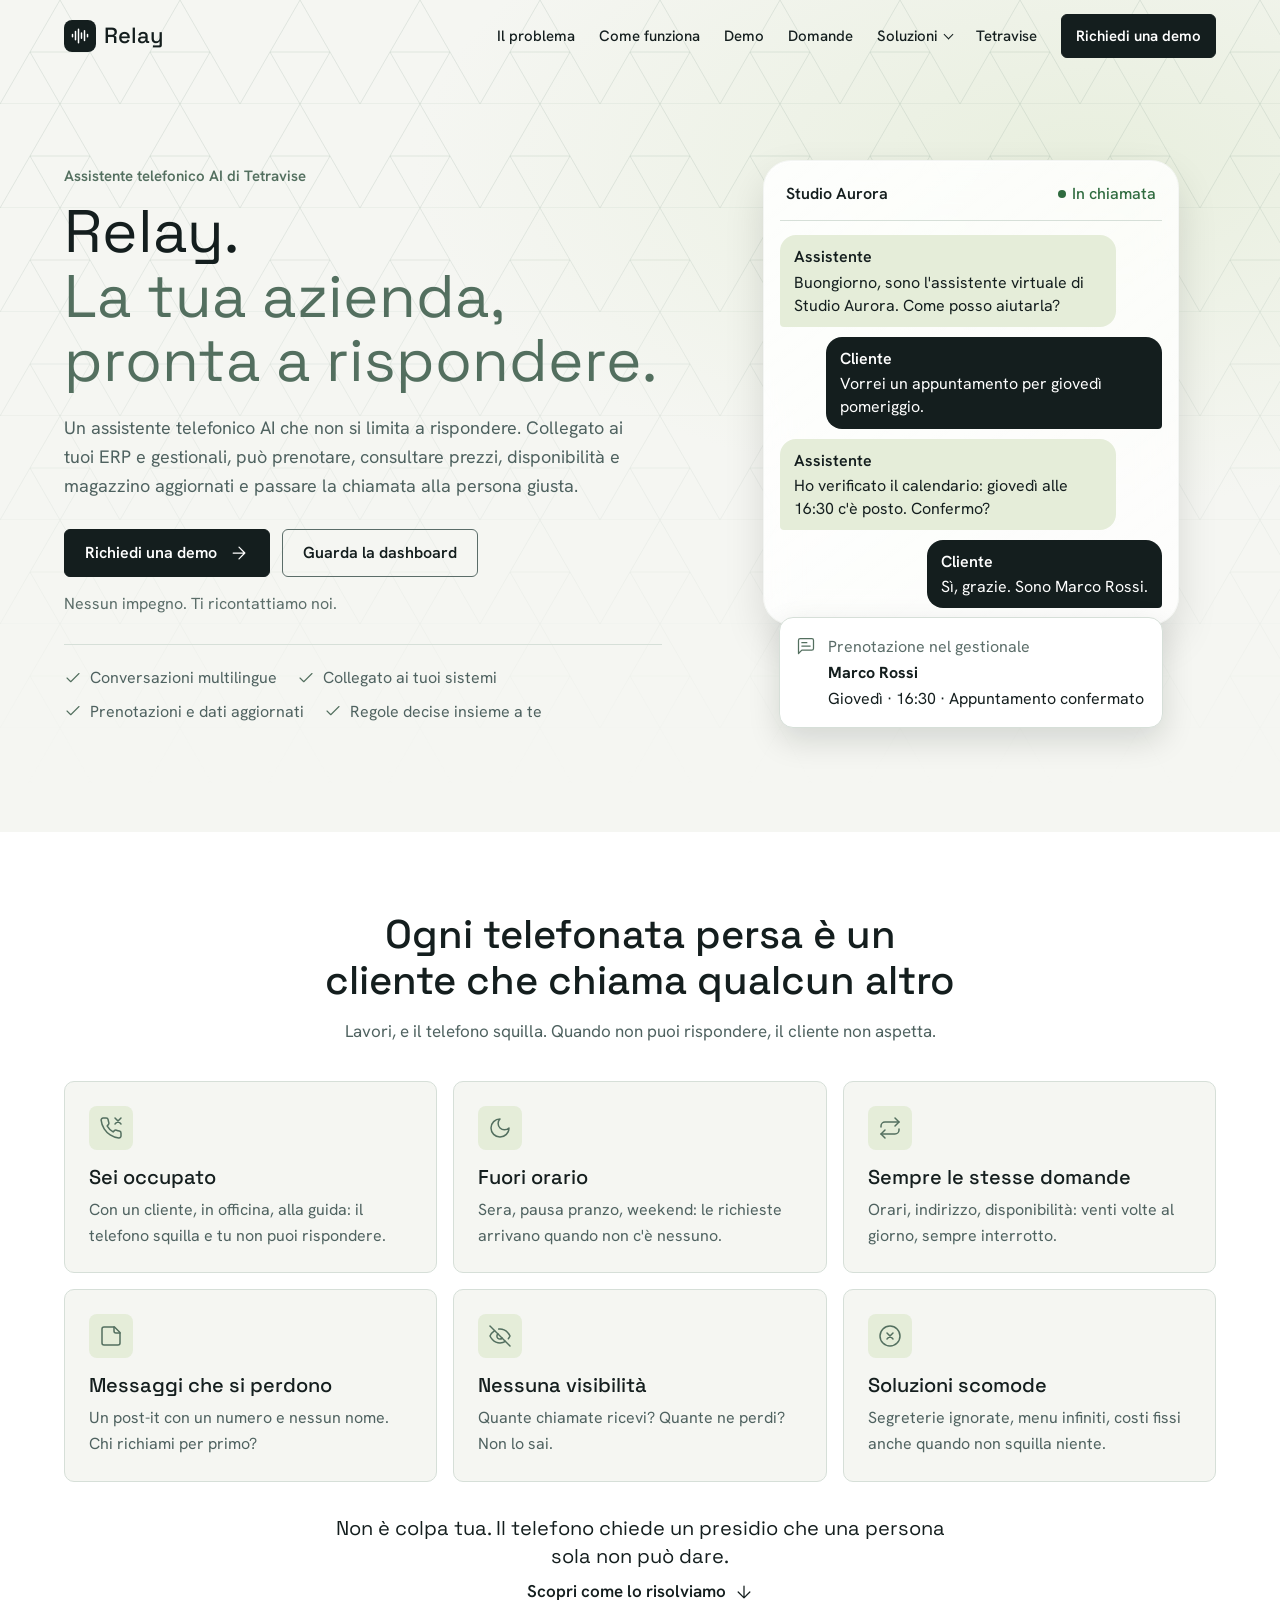
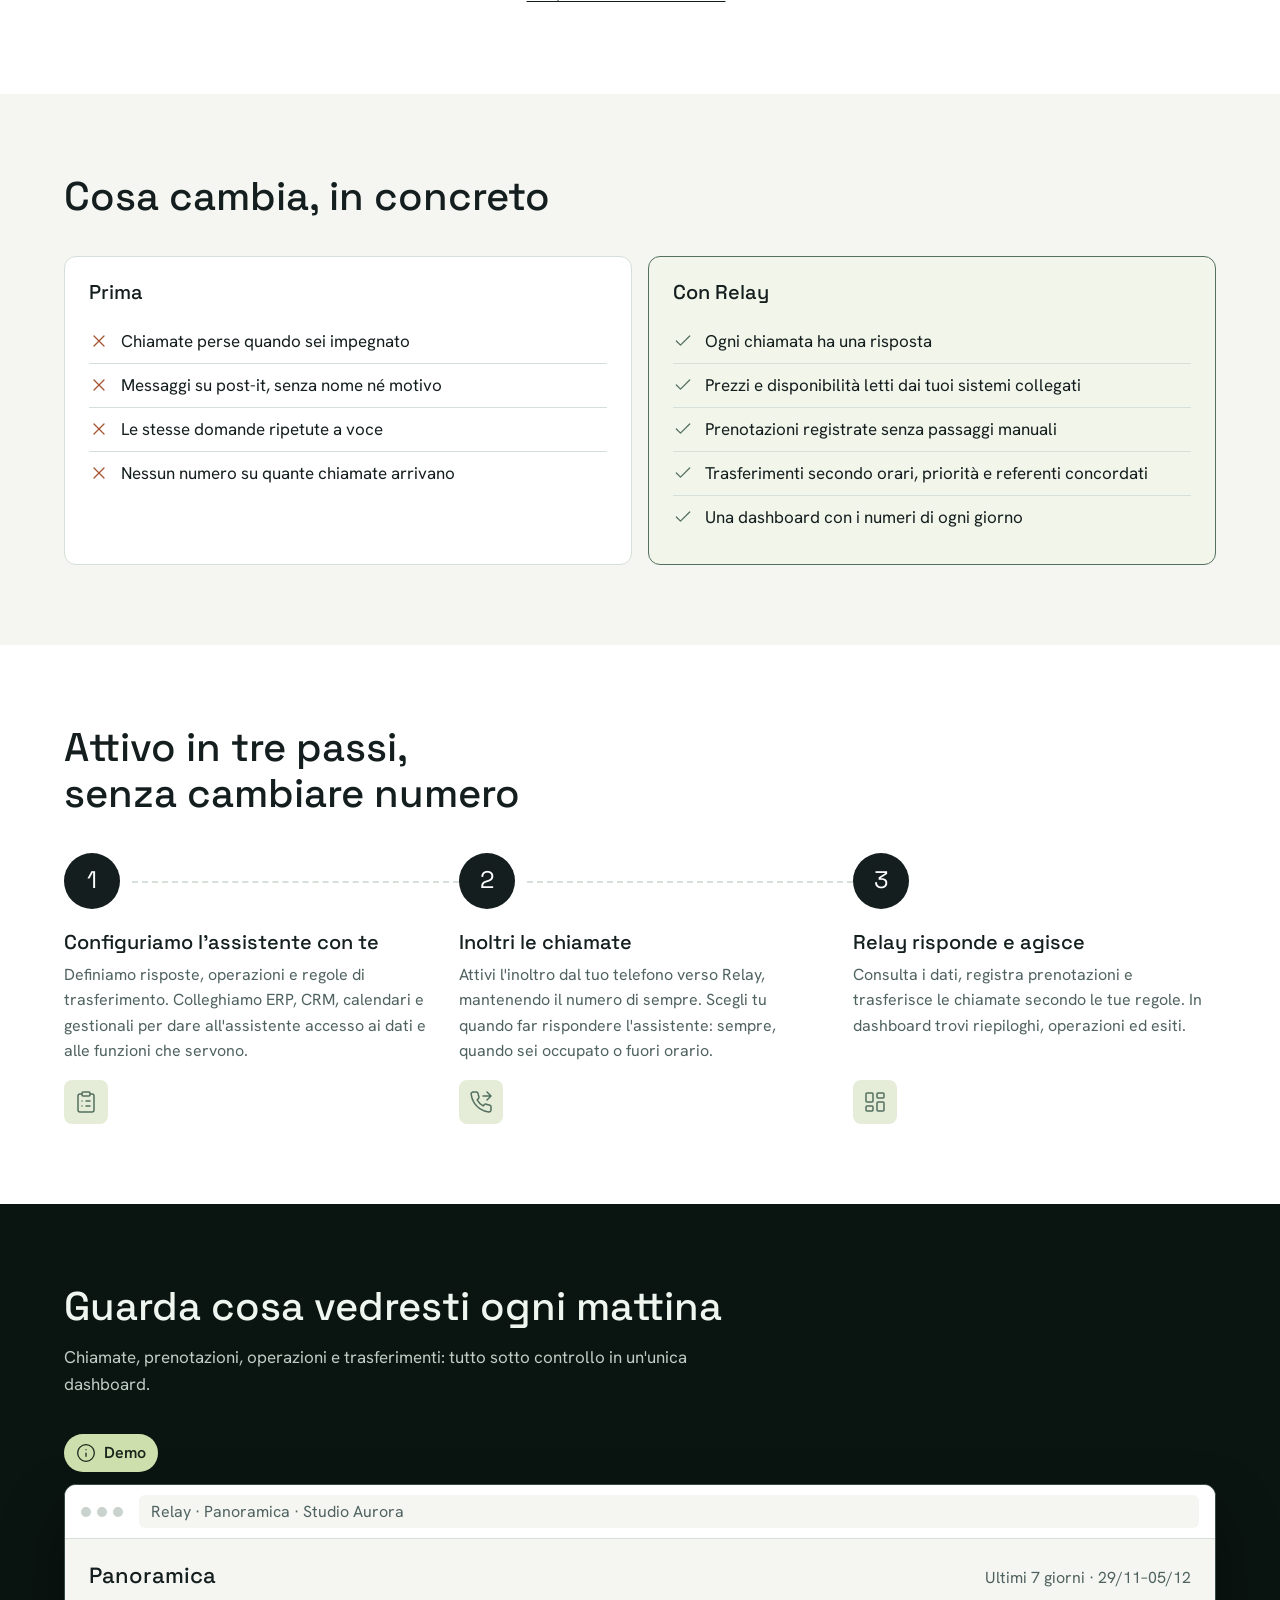
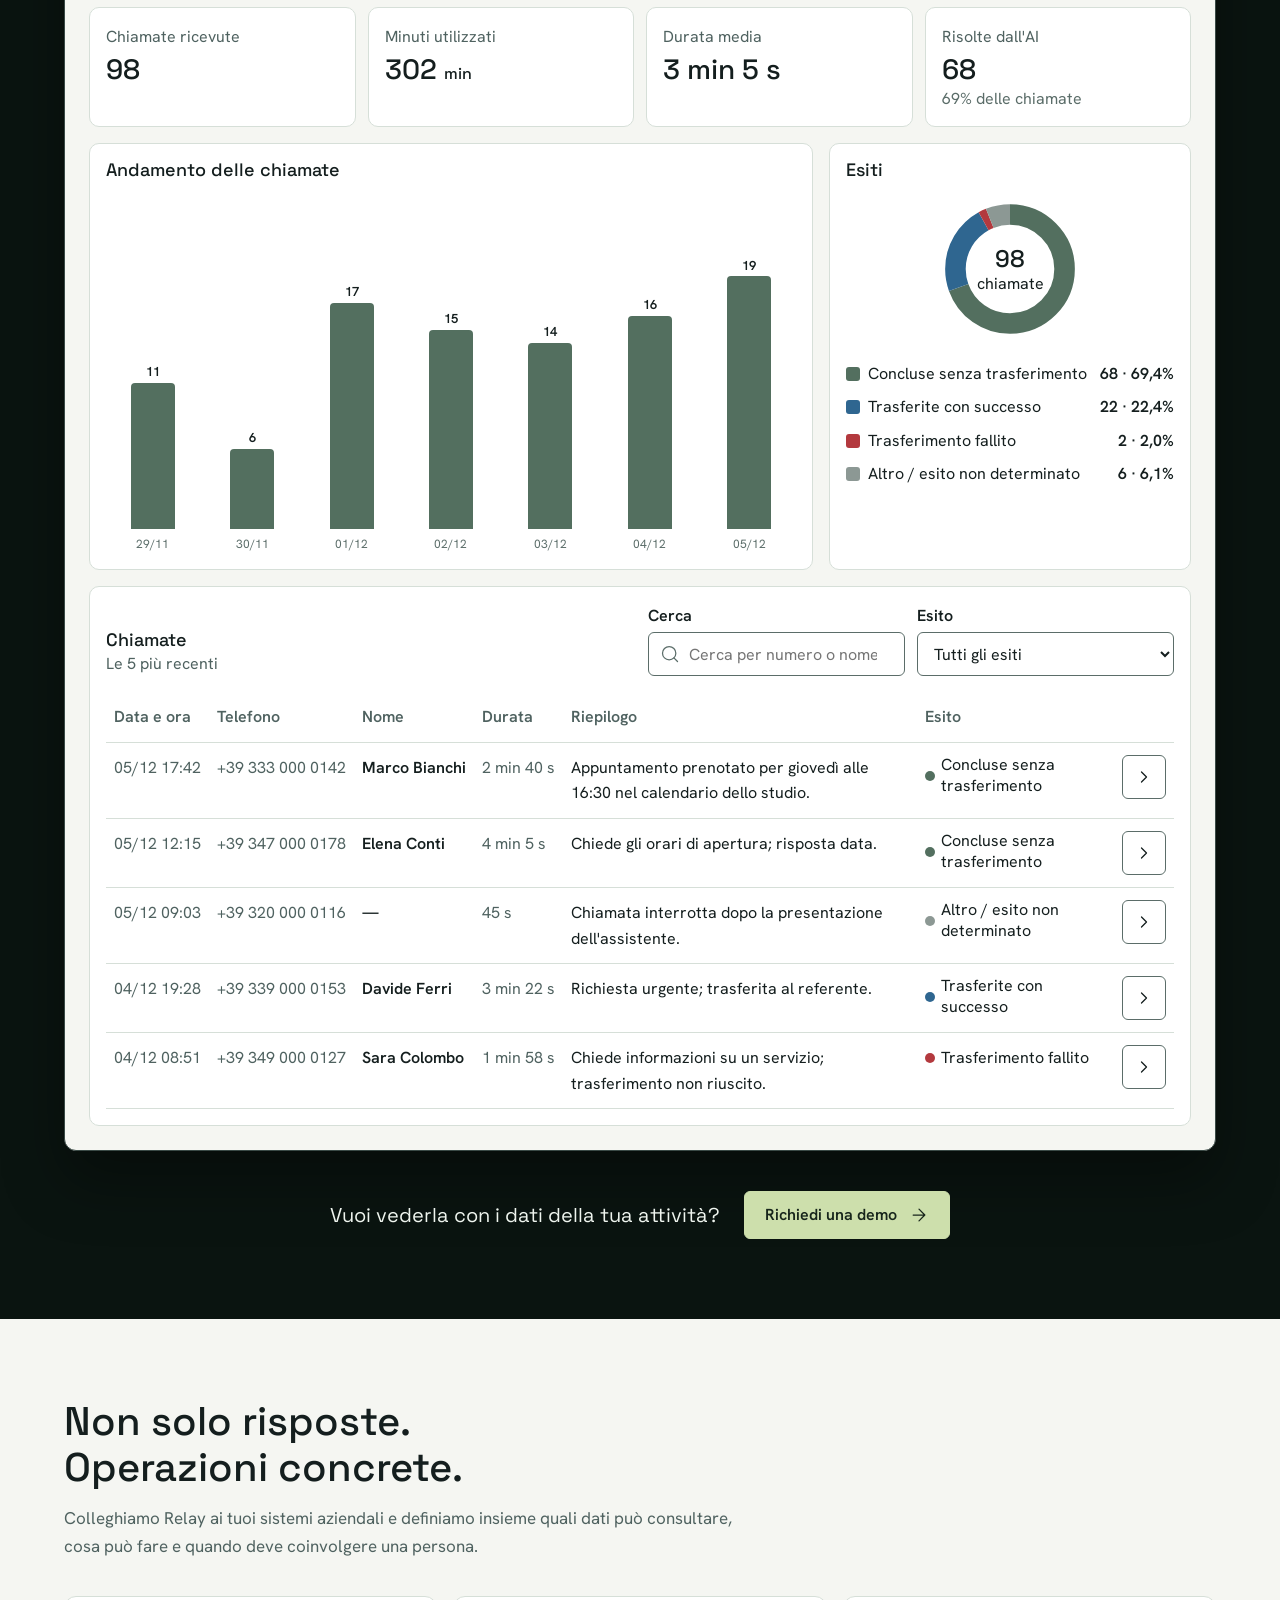
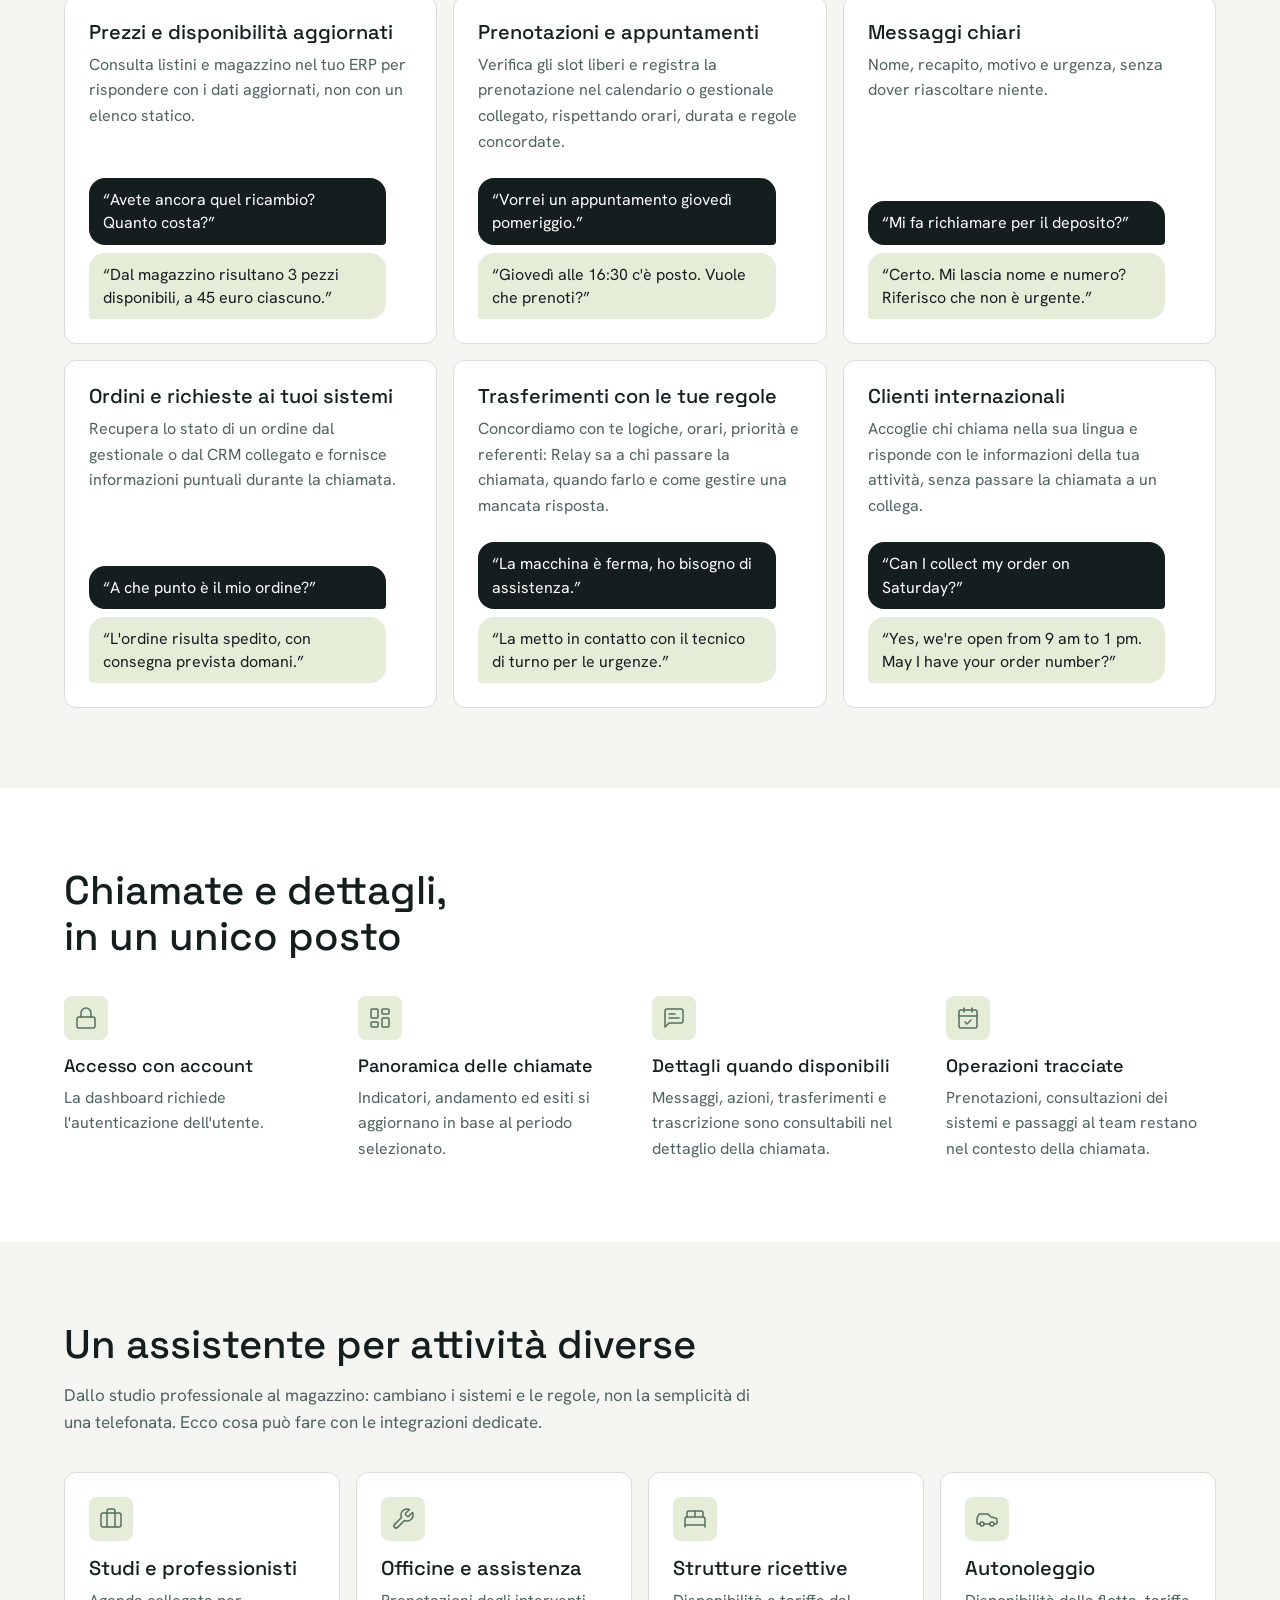
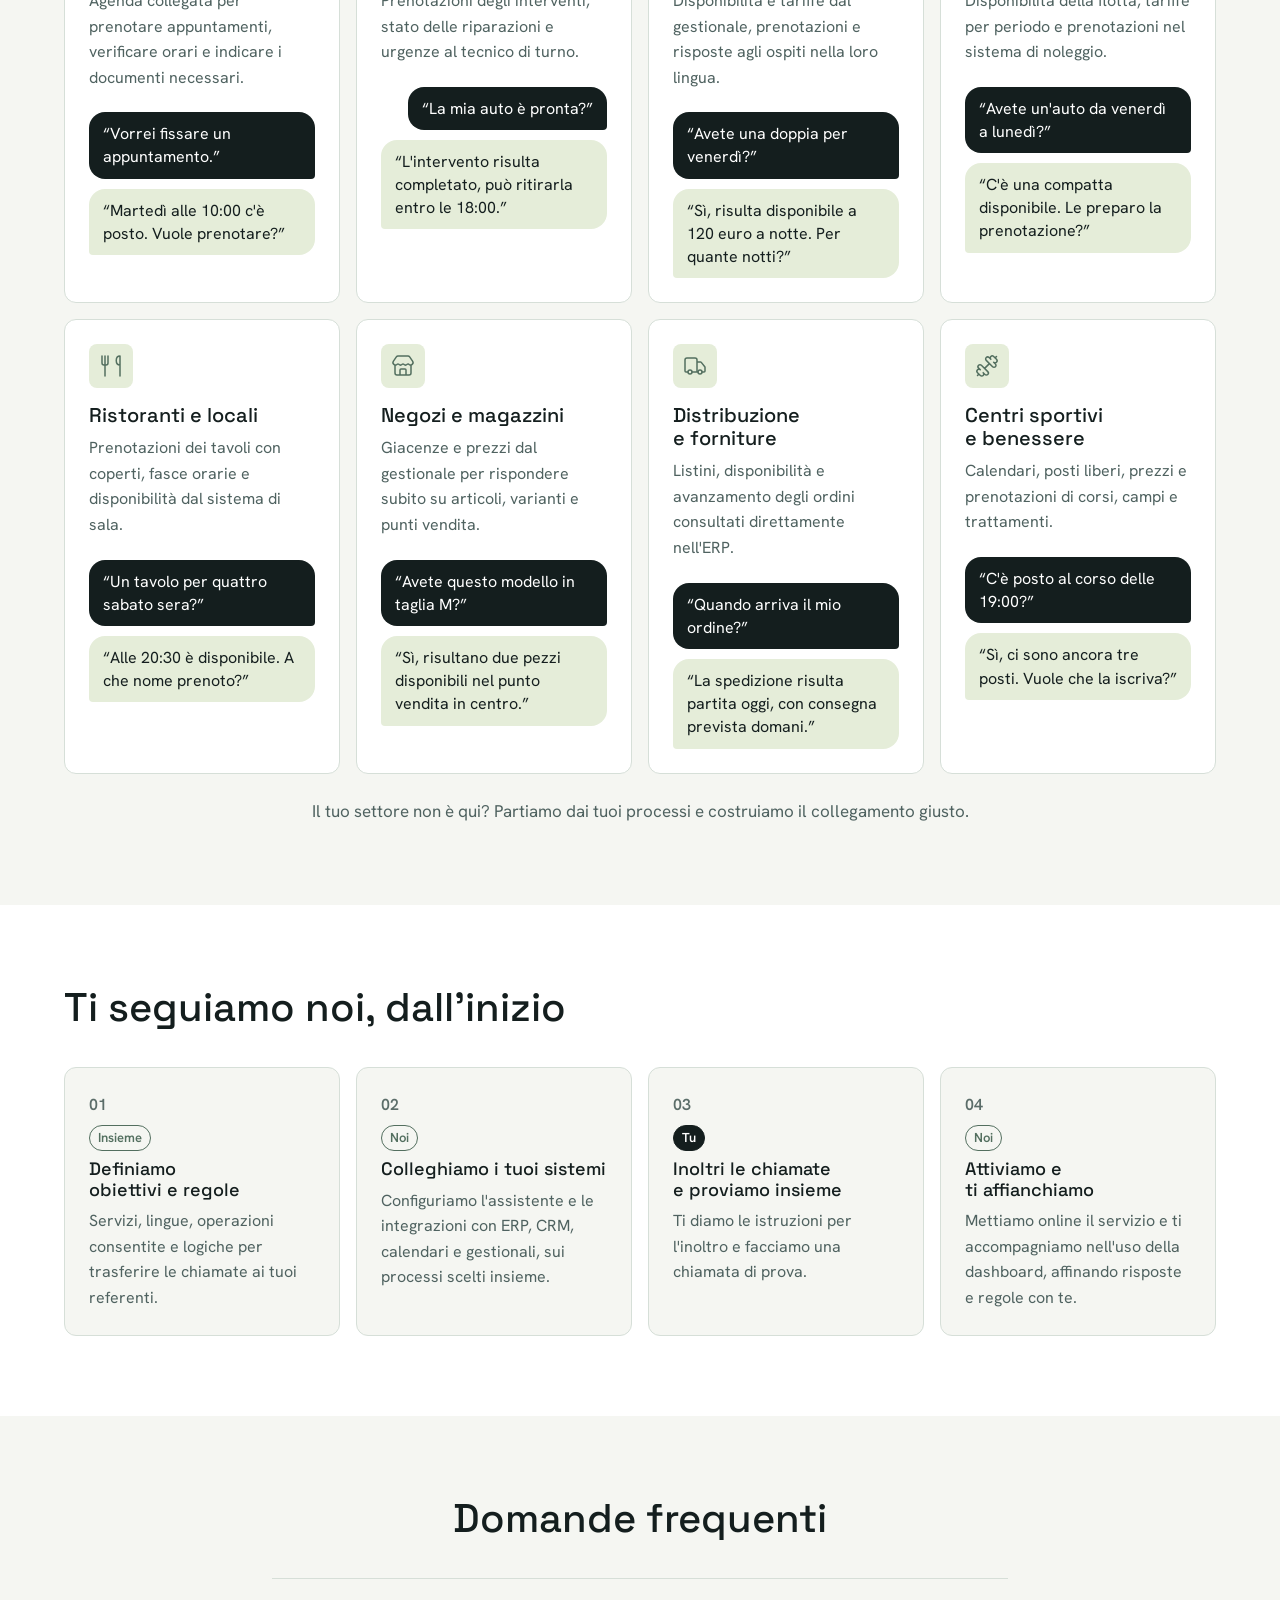
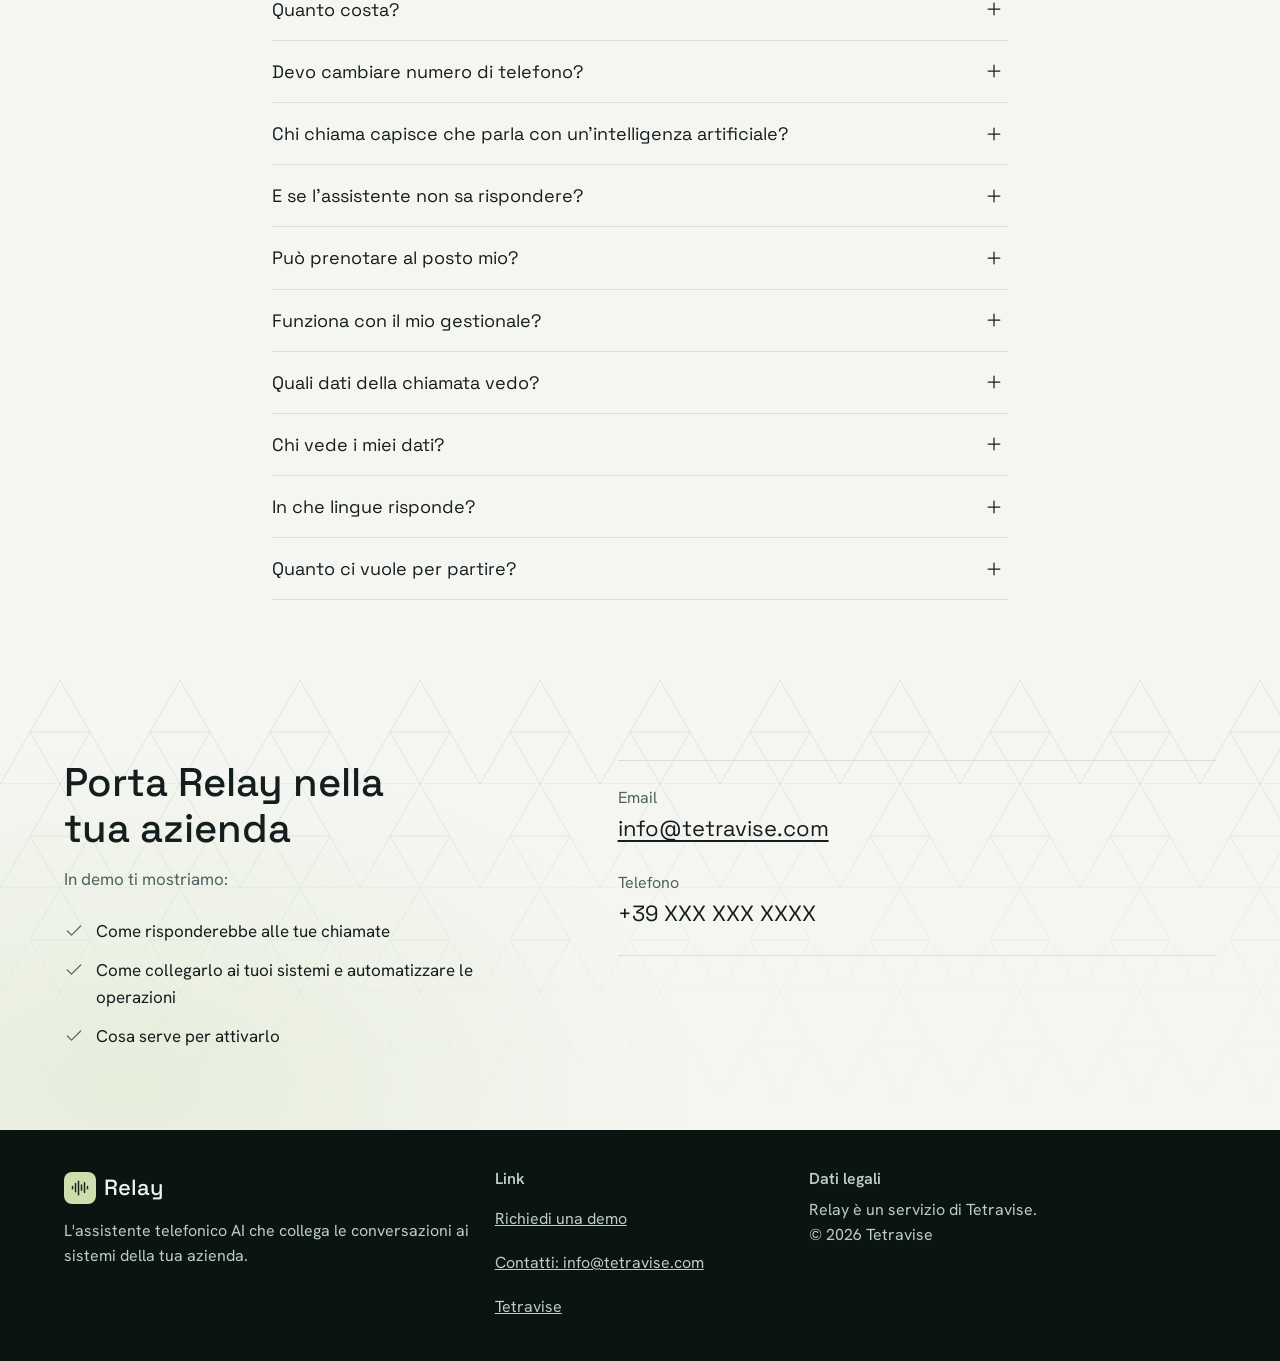
==== commit c3213bc6: "feat: improve relay page" ====
--- a/relay/index.html
+++ b/relay/index.html
@@ -4,7 +4,7 @@
   <meta charset="utf-8">
   <meta name="viewport" content="width=device-width, initial-scale=1, viewport-fit=cover">
   <title>Relay: assistente telefonico AI per la tua attività</title>
-  <meta name="description" content="Relay risponde al telefono quando non puoi: dà le informazioni giuste, raccoglie messaggi chiari e mostra ogni chiamata in dashboard. Richiedi una demo.">
+  <meta name="description" content="Relay è l'assistente telefonico AI collegato alla tua azienda: prenotazioni, prezzi, disponibilità e magazzino dai tuoi sistemi. Scopri la demo.">
   <meta name="theme-color" content="#F5F6F2">
   <meta name="color-scheme" content="light dark">
   <meta name="robots" content="index, follow, max-image-preview:large">
@@ -12,10 +12,10 @@
   <meta property="og:locale" content="it_IT">
   <meta property="og:site_name" content="Tetravise">
   <meta property="og:title" content="Relay: assistente telefonico AI per la tua attività">
-  <meta property="og:description" content="Relay risponde al telefono quando non puoi: dà le informazioni giuste, raccoglie messaggi chiari e mostra ogni chiamata in dashboard.">
+  <meta property="og:description" content="Relay collega le chiamate ai tuoi ERP e gestionali per prenotare, consultare prezzi e disponibilità e trasferire le richieste secondo le tue regole.">
   <meta name="twitter:card" content="summary">
   <meta name="twitter:title" content="Relay: assistente telefonico AI per la tua attività">
-  <meta name="twitter:description" content="Relay risponde al telefono quando non puoi: dà le informazioni giuste, raccoglie messaggi chiari e mostra ogni chiamata in dashboard.">
+  <meta name="twitter:description" content="Relay collega le chiamate ai tuoi ERP e gestionali per prenotare, consultare prezzi e disponibilità e trasferire le richieste secondo le tue regole.">
   <link rel="icon" href="../assets/favicon/favicon.ico">
   <link rel="icon" type="image/png" sizes="32x32" href="../assets/favicon/favicon-32x32.png">
   <link rel="icon" type="image/png" sizes="16x16" href="../assets/favicon/favicon-16x16.png">
@@ -45,12 +45,12 @@
         { "@type": "Question", "name": "Quanto costa?", "acceptedAnswer": { "@type": "Answer", "text": "Dipende dal volume di chiamate e dai collegamenti necessari. Nella demo ti facciamo un preventivo su misura." } },
         { "@type": "Question", "name": "Devo cambiare numero di telefono?", "acceptedAnswer": { "@type": "Answer", "text": "No. Resta il tuo numero: attivi l'inoltro verso Relay." } },
         { "@type": "Question", "name": "Chi chiama capisce che parla con un'intelligenza artificiale?", "acceptedAnswer": { "@type": "Answer", "text": "Sì: l'assistente si presenta come assistente virtuale." } },
-        { "@type": "Question", "name": "E se l'assistente non sa rispondere?", "acceptedAnswer": { "@type": "Answer", "text": "Lo dice onestamente, raccoglie nome, recapito e motivo e ti lascia un messaggio. Il passaggio a una persona, con le regole che scegli tu, è in arrivo." } },
-        { "@type": "Question", "name": "Può prenotare al posto mio?", "acceptedAnswer": { "@type": "Answer", "text": "Oggi consulta le informazioni e raccoglie le richieste: la conferma resta a te." } },
-        { "@type": "Question", "name": "Funziona con il mio gestionale?", "acceptedAnswer": { "@type": "Answer", "text": "Dipende: lo valutiamo insieme in demo. Il collegamento riguarda gestionali con interfaccia web (API)." } },
-        { "@type": "Question", "name": "Registrate le chiamate?", "acceptedAnswer": { "@type": "Answer", "text": "L'audio non viene registrato, salvo diverso accordo. Nella dashboard trovi riassunto e trascrizione." } },
-        { "@type": "Question", "name": "Chi vede i miei dati?", "acceptedAnswer": { "@type": "Answer", "text": "Tu e i collaboratori che indichi. Il nostro team accede solo per assistenza." } },
-        { "@type": "Question", "name": "In che lingue risponde?", "acceptedAnswer": { "@type": "Answer", "text": "Oggi solo in italiano." } },
+        { "@type": "Question", "name": "E se l'assistente non sa rispondere?", "acceptedAnswer": { "@type": "Answer", "text": "Segue le regole concordate con te: trasferisce la chiamata al referente giusto oppure raccoglie un messaggio con i dettagli per il ricontatto." } },
+        { "@type": "Question", "name": "Può prenotare al posto mio?", "acceptedAnswer": { "@type": "Answer", "text": "Sì. Collegato al tuo calendario o gestionale, Relay verifica le disponibilità e registra le prenotazioni secondo le regole concordate con te." } },
+        { "@type": "Question", "name": "Funziona con il mio gestionale?", "acceptedAnswer": { "@type": "Answer", "text": "Sì. Progettiamo il collegamento ai tuoi ERP, CRM e gestionali per consultare prezzi, disponibilità, magazzino e ordini o registrare prenotazioni. In demo definiamo il percorso di integrazione adatto ai tuoi sistemi." } },
+        { "@type": "Question", "name": "Quali dati della chiamata vedo?", "acceptedAnswer": { "@type": "Answer", "text": "Riepilogo, esito, messaggi, operazioni eseguite e trasferimenti, con la trascrizione quando disponibile. Tutto consultabile dalla dashboard." } },
+        { "@type": "Question", "name": "Chi vede i miei dati?", "acceptedAnswer": { "@type": "Answer", "text": "L'accesso alla dashboard richiede un account. Definiamo insieme le persone autorizzate ad accedere al servizio." } },
+        { "@type": "Question", "name": "In che lingue risponde?", "acceptedAnswer": { "@type": "Answer", "text": "In qualsiasi lingua: configuriamo Relay sulle lingue dei tuoi clienti, con il tono e il vocabolario della tua attività." } },
         { "@type": "Question", "name": "Quanto ci vuole per partire?", "acceptedAnswer": { "@type": "Answer", "text": "Dipende dalle informazioni da raccogliere e dai collegamenti necessari. In demo ti diamo una data concreta." } }
       ]
     }
@@ -125,6 +125,13 @@
     .nav { display: flex; flex-direction: column; font-size: .9375rem; font-weight: 500; }
     .nav a { display: flex; min-height: 2.75rem; align-items: center; text-decoration: none; }
     .nav a:hover { text-decoration: underline; text-underline-offset: .3em; }
+    .nav-group { position: relative; }
+    .nav-group summary { display: flex; min-height: 2.75rem; align-items: center; gap: .5rem; list-style: none; cursor: pointer; }
+    .nav-group summary::-webkit-details-marker { display: none; }
+    .nav-group summary::after { content: ""; width: .375rem; height: .375rem; margin-top: -.25rem; border-right: 1.5px solid currentColor; border-bottom: 1.5px solid currentColor; transform: rotate(45deg); }
+    .nav-group[open] summary::after { margin-top: .25rem; transform: rotate(225deg); }
+    .nav-submenu { min-width: 10rem; padding: .5rem; border: 1px solid var(--line); border-radius: 6px; background: var(--surface); box-shadow: 0 8px 24px rgb(10 20 16 / .12); }
+    .nav-submenu a { padding-inline: .75rem; }
     .menu-toggle { display: grid; width: 2.75rem; height: 2.75rem; place-items: center; padding: 0; border: 1px solid var(--muted); border-radius: 6px; background: var(--surface); cursor: pointer; }
     .menu-toggle .icon-close, .menu-toggle[aria-expanded="true"] .icon-open { display: none; }
     .menu-toggle[aria-expanded="true"] .icon-close { display: block; }
@@ -177,26 +184,13 @@
     .card-icon { display: grid; width: 2.75rem; height: 2.75rem; place-items: center; margin-bottom: 1rem; border-radius: 8px; background: var(--tile); color: var(--accent); }
     .card-icon .icon { width: 1.5rem; height: 1.5rem; }
 
-    .chart-figure { margin-bottom: 2.5rem; padding: 1.5rem 1rem 1rem; border: 1px solid var(--line); border-radius: 12px; background: var(--surface); }
-    .chart-title { display: flex; flex-wrap: wrap; align-items: baseline; justify-content: space-between; gap: .5rem 1rem; margin-bottom: 1.25rem; }
-    .chart-title h3 { font-size: 1.25rem; }
-    .legend { display: flex; flex-wrap: wrap; gap: .25rem 1rem; font-size: 1rem; }
-    .legend li { display: inline-flex; align-items: center; gap: .5rem; }
     .swatch { width: .875rem; height: .875rem; flex: none; border-radius: 3px; background: var(--c); }
-    .swatch--missed { background: repeating-linear-gradient(45deg, var(--warn) 0 3px, color-mix(in srgb, var(--warn) 55%, transparent) 3px 6px); }
-    .weeks { display: grid; grid-template-columns: repeat(8, minmax(0, 1fr)); height: 14rem; gap: .375rem; }
-    .week { display: grid; grid-template-rows: minmax(0, 1fr) auto; gap: .375rem; min-width: 0; }
-    .week.is-start { margin-left: -.1875rem; padding-left: .1875rem; border-left: 2px dashed var(--muted); }
-    .track { display: flex; height: 100%; flex-direction: column; justify-content: flex-end; align-items: center; }
-    .total { font-size: 1rem; font-weight: 600; }
-    .seg { width: min(2.75rem, 80%); flex: none; height: calc(var(--v) * .78%); }
-    .seg--missed { border-radius: 4px 4px 0 0; background: repeating-linear-gradient(45deg, var(--warn) 0 3px, color-mix(in srgb, var(--warn) 55%, transparent) 3px 6px); }
-    .seg--answered { background: var(--accent); }
-    .seg--missed + .seg--answered { border-radius: 0; }
-    .seg--answered:first-child, .total + .seg--answered { border-radius: 4px 4px 0 0; }
-    .week-label { color: var(--muted); font-size: 1rem; text-align: center; }
-    .phases { display: grid; grid-template-columns: 1fr 1fr; margin-top: .5rem; padding-top: .5rem; border-top: 1px solid var(--line); color: var(--soft); font-size: 1rem; font-weight: 600; text-align: center; }
-    .chart-caption { margin-top: 1rem; color: var(--muted); font-size: 1rem; }
+    .days { display: grid; grid-template-columns: repeat(7, minmax(0, 1fr)); height: 12rem; gap: .375rem; margin: 0; padding: 0; list-style: none; }
+    .day { display: grid; grid-template-rows: 10.5rem 1.125rem; gap: .375rem; min-width: 0; }
+    .day .track { display: flex; min-height: 0; height: 100%; flex-direction: column; justify-content: flex-end; align-items: center; }
+    .day .total { font-size: .8125rem; font-weight: 600; font-variant-numeric: tabular-nums; }
+    .day .seg { width: min(2.75rem, 80%); min-height: .25rem; flex: none; height: calc(var(--v) * .4375rem); border-radius: 4px 4px 0 0; background: var(--accent); }
+    .day-label { color: var(--muted); font-size: .75rem; text-align: center; white-space: nowrap; }
     .compare { display: grid; gap: 1rem; }
     .compare-col { padding: 1.5rem; border: 1px solid var(--line); border-radius: 12px; }
     .compare-col h3 { margin-bottom: 1rem; font-size: 1.25rem; }
@@ -232,16 +226,10 @@
     .kpi strong { font-family: var(--font-display); font-size: 1.75rem; font-weight: 500; line-height: 1.1; }
     .kpi strong small { font-size: 1rem; }
     .kpi-note { color: var(--muted); font-size: 1rem; line-height: 1.35; }
-    .delta { display: inline-flex; align-items: center; gap: .25rem; margin-top: auto; color: var(--good); font-size: 1rem; font-weight: 600; }
-    .delta .icon { width: 1rem; height: 1rem; stroke-width: 2; }
     .footnote { color: var(--muted); font-size: 1rem; }
     .panels { display: grid; gap: 1rem; }
     .panel { min-width: 0; padding: 1rem; border: 1px solid var(--line); border-radius: 10px; background: var(--surface); }
     .panel h4 { margin-bottom: 1rem; font-size: 1.125rem; }
-    .days { display: grid; grid-template-columns: repeat(7, minmax(0, 1fr)); height: 12rem; gap: .375rem; }
-    .day { display: grid; grid-template-rows: minmax(0, 1fr) auto; gap: .375rem; min-width: 0; }
-    .day .seg { height: calc(var(--v) * 4%); border-radius: 4px 4px 0 0; background: var(--accent); }
-    .day-label { color: var(--muted); font-size: 1rem; text-align: center; white-space: nowrap; }
     .outcomes { display: flex; flex-wrap: wrap; align-items: center; justify-content: center; gap: 1.25rem; }
     .donut { position: relative; width: 9rem; flex: none; }
     .donut svg { display: block; width: 100%; transform: rotate(-90deg); }
@@ -278,48 +266,59 @@
     .c-action { order: 7; flex-basis: 100%; margin-top: .25rem; }
     .outcome { display: inline-flex; align-items: center; gap: .375rem; font-size: 1rem; line-height: 1.3; }
     .outcome::before { content: ""; width: .625rem; height: .625rem; flex: none; border-radius: 50%; background: var(--c); }
-    .link-button { min-height: 2.75rem; padding: .375rem .75rem; border: 1px solid var(--muted); border-radius: 6px; background: var(--surface); font-weight: 600; cursor: pointer; }
+    .link-button { display: grid; width: 2.75rem; min-height: 2.75rem; place-items: center; padding: 0; border: 1px solid var(--muted); border-radius: 6px; background: var(--surface); cursor: pointer; }
     .link-button:hover { border-color: var(--ink); }
     .empty { padding: 1.5rem; color: var(--soft); text-align: center; }
     .demo-cta { display: flex; flex-wrap: wrap; align-items: center; justify-content: center; gap: 1rem 1.5rem; margin-top: 2.5rem; text-align: center; }
     .demo-cta p { font-family: var(--font-display); font-size: 1.25rem; }
 
-    .drawer { width: min(30rem, 100%); max-width: 100%; height: 100dvh; max-height: 100dvh; margin: 0 0 0 auto; padding: 0; border: 0; border-left: 1px solid var(--line); background: var(--bg); color: var(--ink); box-shadow: -20px 0 50px rgb(0 0 0 / .25); }
-    .drawer::backdrop { background: rgb(10 20 16 / .6); }
-    .drawer[open] { animation: slide .3s cubic-bezier(.2, .7, .2, 1); }
-    .drawer-inner { display: flex; min-height: 100%; flex-direction: column; gap: 1.25rem; padding: 1.25rem; }
-    .drawer-head { display: flex; align-items: flex-start; justify-content: space-between; gap: 1rem; }
-    .drawer-head h3 { font-size: 1.375rem; }
-    .drawer-head .badge { margin-top: .5rem; color: var(--accent); }
+    html:has(.call-modal[open]) { overflow: hidden; }
+    .call-modal { position: fixed; inset: 0; width: min(40rem, calc(100% - 2rem)); max-width: none; height: fit-content; max-height: calc(100dvh - 2rem); margin: auto; padding: 0; overflow: hidden; border: 1px solid var(--line); border-radius: 8px; background: var(--bg); color: var(--ink); box-shadow: 0 24px 80px rgb(0 0 0 / .3); }
+    .call-modal::backdrop { background: rgb(10 20 16 / .6); }
+    .call-modal[open] { display: flex; flex-direction: column; animation: modal-in .2s ease-out; }
+    .call-modal-inner { display: contents; }
+    .call-modal-head { display: flex; flex: none; align-items: center; justify-content: space-between; gap: 1rem; padding: .75rem .75rem .5rem 1.25rem; border-bottom: 1px solid var(--line); background: var(--bg); }
+    .call-modal-head h3 { font-size: 1.25rem; line-height: 1.4; }
+    .call-modal-body { flex: 1 1 auto; min-height: 0; padding: .5rem 1.25rem 1.25rem; overflow-y: auto; }
+    .call-modal-body:focus-visible { outline-offset: -3px; }
     .icon-button { display: grid; width: 2.75rem; height: 2.75rem; flex: none; place-items: center; padding: 0; border: 1px solid var(--muted); border-radius: 6px; background: var(--surface); cursor: pointer; }
-    .drawer section { padding: 1rem; border: 1px solid var(--line); border-radius: 10px; background: var(--surface); font-size: 1rem; }
-    .drawer h4 { margin-bottom: .5rem; font-size: 1rem; color: var(--soft); }
-    .facts { display: grid; grid-template-columns: auto minmax(0, 1fr); gap: .25rem 1rem; }
-    .facts dt { color: var(--soft); }
-    .transcript { display: grid; gap: .5rem; }
-    .transcript li { padding: .5rem .75rem; border-radius: 8px; background: var(--bg); }
-    .transcript strong { display: block; font-size: 1rem; }
-    @keyframes slide { from { transform: translateX(40px); opacity: 0; } to { transform: none; opacity: 1; } }
+    .call-modal section { margin-top: 1.25rem; padding-top: 1rem; border-top: 1px solid var(--line); font-size: 1rem; }
+    .call-modal h4 { margin-bottom: .75rem; font-size: 1.125rem; }
+    .detail-fields { display: grid; gap: .5rem; font-size: 1rem; }
+    .detail-fields > div { display: flex; flex-wrap: wrap; gap: 0 1rem; }
+    .detail-fields dt { flex: 0 0 7rem; color: var(--soft); font-weight: 600; }
+    .detail-fields dd { flex: 1 1 10rem; min-width: 0; overflow-wrap: anywhere; }
+    .detail-items { display: grid; gap: .75rem; }
+    .detail-meta { display: flex; flex-wrap: wrap; gap: 0 .75rem; color: var(--soft); }
+    .detail-meta strong { color: var(--ink); }
+    .transcript { display: grid; gap: .75rem; }
+    .transcript li { display: flex; align-items: flex-start; gap: .5rem; }
+    .transcript .caller { flex-direction: row-reverse; }
+    .transcript .icon { margin-top: .5rem; color: var(--soft); }
+    .transcript .bubble { min-width: 0; max-width: 85%; border: 1px solid var(--line); border-radius: 6px; background: var(--surface); overflow-wrap: anywhere; }
+    .transcript .detail-meta { margin-bottom: .25rem; }
+    .transcript li:focus-visible { outline: 3px solid var(--focus); outline-offset: 3px; }
+    .transcript-more { margin-top: 1rem; }
+    @keyframes modal-in { from { transform: translateY(8px); opacity: 0; } to { transform: none; opacity: 1; } }
 
     .features { display: grid; gap: 1rem; }
     .feature { display: flex; min-width: 0; flex-direction: column; gap: .5rem; padding: 1.5rem; border: 1px solid var(--line); border-radius: 12px; background: var(--surface); }
     .feature-top { display: flex; align-items: flex-start; justify-content: space-between; gap: .75rem; }
     .feature h3 { font-size: 1.25rem; }
     .feature > p { color: var(--soft); font-size: 1rem; }
-    .feature .badge { color: var(--warn); }
-    .feature.is-soon { border-style: dashed; }
     .example { display: grid; gap: .5rem; margin-top: auto; padding-top: 1rem; }
     .example .bubble { max-width: 92%; }
 
     .trust { display: grid; gap: 1.5rem; }
     .trust-item h3 { margin: .25rem 0 .5rem; font-size: 1.125rem; }
     .trust-item p { color: var(--soft); font-size: 1rem; }
-    .trust-link { margin-top: 2rem; }
-
-    .sector { display: grid; gap: 1.5rem; align-items: center; padding: 1.5rem; border: 1px solid var(--line); border-radius: 14px; background: var(--surface); }
-    .sector h3 { margin-bottom: .75rem; font-size: 1.375rem; }
-    .sector h3 + p { color: var(--soft); }
-    .sector .chat { padding: 0; }
+
+    .uses { display: grid; gap: 1rem; }
+    .use { display: flex; min-width: 0; flex-direction: column; gap: .5rem; padding: 1.5rem; border: 1px solid var(--line); border-radius: 12px; background: var(--surface); }
+    .use h3 { font-size: 1.25rem; }
+    .use > .card-icon { margin-bottom: .5rem; }
+    .use > p { color: var(--soft); font-size: 1rem; }
+    .use .bubble { max-width: 100%; margin-top: auto; }
     .sector-invite { margin-top: 1.5rem; color: var(--soft); text-align: center; }
 
     .activation { display: grid; gap: 1rem; counter-reset: activation; }
@@ -346,42 +345,16 @@
     .request-points { display: grid; gap: .75rem; margin-top: 1.5rem; }
     .request-points li { display: flex; gap: .75rem; }
     .request-points .icon { margin-top: .1875rem; color: var(--accent); }
-    .form-card { padding: 1.5rem; border-radius: 16px; }
-    .form { display: grid; gap: 1.125rem; }
-    .form-field { display: flex; flex-direction: column; gap: .375rem; }
-    .form-field > label, .form-field legend { font-weight: 600; }
-    .optional { color: var(--soft); font-weight: 400; }
-    .form .control { min-height: 3rem; font-size: 1rem; }
-    .control[aria-invalid="true"] { border-color: var(--error); box-shadow: 0 0 0 1px var(--error); }
-    fieldset.form-field { margin: 0; padding: 0; border: 0; min-width: 0; }
-    .choices { display: grid; grid-template-columns: repeat(2, minmax(0, 1fr)); gap: .5rem; }
-    .choice { display: flex; min-height: 2.75rem; align-items: center; gap: .5rem; padding: .5rem .75rem; border: 1px solid var(--muted); border-radius: 6px; background: var(--surface); cursor: pointer; }
-    .choice:has(input:checked) { border-color: var(--accent); box-shadow: 0 0 0 1px var(--accent); }
-    .choice:has(input:focus-visible) { outline: 3px solid var(--focus); outline-offset: 2px; }
-    .choice input, .consent input { width: 1.125rem; height: 1.125rem; flex: none; margin: 0; accent-color: var(--accent); }
-    .consent { display: flex; gap: .75rem; align-items: flex-start; font-size: 1rem; }
-    .consent input { margin-top: .25rem; }
-    .field-error { display: flex; gap: .375rem; color: var(--error); font-size: 1rem; font-weight: 600; }
-    .honeypot { position: absolute; left: -9999px; width: 1px; height: 1px; overflow: hidden; }
-    .form-status { padding: 1rem; border-radius: 10px; font-size: 1rem; }
-    .form-status:focus { outline: none; }
-    .form-status--ok { border: 1px solid var(--accent); background: color-mix(in srgb, var(--tile) 60%, var(--surface)); }
-    .form-status--ok strong { display: block; font-family: var(--font-display); font-size: 1.25rem; font-weight: 500; }
-    .form-status--error { border: 1px solid var(--error); background: var(--surface); color: var(--ink); }
+    .contact-details { display: grid; gap: 1.5rem; margin: 0; padding-block: 1.5rem; border-block: 1px solid var(--line); }
+    .contact-details dt { color: var(--soft); font-size: 1rem; }
+    .contact-details dd { overflow-wrap: anywhere; font-family: var(--font-display); font-size: 1.375rem; }
+    .contact-details a { text-underline-offset: .2em; }
 
     .site-footer { padding-block: 2.5rem calc(2rem + env(safe-area-inset-bottom, 0px)); }
     .footer-grid { display: grid; gap: 1.5rem; }
     .footer-grid h2 { margin-bottom: .5rem; font-size: 1rem; color: var(--soft); font-family: var(--font-body); font-weight: 600; }
     .footer-grid p, .footer-grid li { color: var(--soft); font-size: 1rem; }
     .footer-links a { display: inline-flex; min-height: 2.75rem; align-items: center; }
-    .privacy { margin-top: 2rem; padding-top: 1.5rem; border-top: 1px solid var(--line); color: var(--soft); font-size: 1rem; }
-    .privacy h2 { margin-bottom: .5rem; color: var(--ink); font-size: 1.125rem; }
-    .privacy p + p { margin-top: .5rem; }
-
-    .sticky-cta { position: fixed; z-index: 40; right: 0; bottom: 0; left: 0; padding: .75rem var(--gutter) calc(.75rem + env(safe-area-inset-bottom, 0px)); border-top: 1px solid var(--line); background: color-mix(in srgb, var(--bg) 94%, transparent); -webkit-backdrop-filter: blur(12px); backdrop-filter: blur(12px); transform: translateY(110%); transition: transform .25s ease; }
-    .sticky-cta .button { width: 100%; }
-    .sticky-cta.is-visible { transform: none; }
-    html:not(.js) .sticky-cta { display: none; }
 
     @media (prefers-reduced-motion: no-preference) {
       .js .reveal-chat .chat li, .js .reveal-chat .message-card { opacity: 0; animation: bubble .45s ease forwards; animation-delay: calc(var(--i) * 1.1s + .3s); }
@@ -394,41 +367,44 @@
       .brand-mark { width: 1.75rem; height: 1.75rem; }
       .button--small { padding-inline: .5rem; font-size: .8125rem; white-space: nowrap; }
     }
-    @media (max-width: 47.99rem) {
-      .js body { padding-bottom: 5rem; }
-    }
     @media (min-width: 48rem) {
       :root { --gutter: 2rem; --header-height: 4.5rem; }
-      .menu-toggle, .sticky-cta { display: none; }
-      .js .nav, .nav { position: static; display: flex; flex-direction: row; gap: 1.5rem; margin-right: 1rem; padding: 0; border: 0; background: none; }
       .hero h1 { font-size: 3.25rem; }
       .section { padding-block: 5rem; }
       .section h2 { font-size: 2.25rem; }
-      .cards, .features { grid-template-columns: repeat(2, minmax(0, 1fr)); }
+      .cards, .features, .uses { grid-template-columns: repeat(2, minmax(0, 1fr)); }
       .compare { grid-template-columns: 1fr 1fr; }
       .steps { grid-template-columns: repeat(3, minmax(0, 1fr)); gap: 2rem; }
-      .step { grid-template-columns: 1fr; }
+      .step { grid-template-columns: 1fr; grid-template-rows: 3.5rem 1fr; }
+      .step > div { display: flex; flex-direction: column; align-items: flex-start; }
+      .step p { margin-bottom: 1rem; }
+      .step .card-icon { margin-top: auto; }
       .step:not(:last-child)::after { top: 1.75rem; right: -2rem; bottom: auto; left: 4.25rem; border-top: 2px dashed var(--line); border-left: 0; }
       .kpis { grid-template-columns: repeat(4, minmax(0, 1fr)); }
       .panels { grid-template-columns: minmax(0, 2fr) minmax(0, 1fr); }
+      .panels > [aria-labelledby="trend-title"] { display: flex; flex-direction: column; }
+      .days { flex: 1; height: auto; min-height: 12rem; }
+      .day { grid-template-rows: minmax(0, 1fr) 1.125rem; }
+      .day .seg { height: calc(var(--v) * 4%); }
       .outcomes { flex-direction: column; align-items: stretch; }
       .donut { margin-inline: auto; }
       .app-body { padding: 1.5rem; }
       .filters { width: auto; }
       .trust { grid-template-columns: repeat(2, minmax(0, 1fr)); }
       .activation { grid-template-columns: repeat(2, minmax(0, 1fr)); }
-      .sector { grid-template-columns: minmax(0, 1.2fr) minmax(0, 1fr); padding: 2rem; }
       .footer-grid { grid-template-columns: 1.4fr 1fr 1.4fr; }
-      .form-card { padding: 2rem; }
-      .chart-figure { padding: 2rem; }
     }
     @media (min-width: 64rem) {
+      .menu-toggle { display: none; }
+      .js .nav, .nav { position: static; display: flex; flex-direction: row; gap: 1.5rem; margin-right: 1rem; padding: 0; border: 0; background: none; }
+      .nav-submenu { position: absolute; top: 100%; right: 0; }
       .hero { min-height: min(100svh, 52rem); display: flex; align-items: center; padding-block: calc(var(--header-height) + 2rem) 3rem; }
       .hero > .container { width: calc(100% - 2 * var(--gutter)); }
       .hero-grid { grid-template-columns: minmax(0, 1.1fr) minmax(0, .9fr); gap: 4rem; }
       .hero h1 { font-size: 3.75rem; }
       .section h2 { font-size: 2.5rem; }
       .cards, .features { grid-template-columns: repeat(3, minmax(0, 1fr)); }
+      .uses { grid-template-columns: repeat(4, minmax(0, 1fr)); }
       .trust { grid-template-columns: repeat(4, minmax(0, 1fr)); }
       .activation { grid-template-columns: repeat(4, minmax(0, 1fr)); }
       .request-grid { grid-template-columns: minmax(0, .9fr) minmax(0, 1.1fr); gap: 4rem; align-items: start; }
@@ -455,6 +431,7 @@
     <symbol id="i-x" viewBox="0 0 24 24"><path d="M18 6 6 18M6 6l12 12"/></symbol>
     <symbol id="i-check" viewBox="0 0 24 24"><path d="M20 6 9 17l-5-5"/></symbol>
     <symbol id="i-arrow-right" viewBox="0 0 24 24"><path d="M5 12h14m-7-7 7 7-7 7"/></symbol>
+    <symbol id="i-chevron-right" viewBox="0 0 24 24"><path d="m9 18 6-6-6-6"/></symbol>
     <symbol id="i-arrow-down" viewBox="0 0 24 24"><path d="M12 5v14m7-7-7 7-7-7"/></symbol>
     <symbol id="i-arrow-up" viewBox="0 0 24 24"><path d="m5 12 7-7 7 7M12 19V5"/></symbol>
     <symbol id="i-plus" viewBox="0 0 24 24"><path d="M5 12h14M12 5v14"/></symbol>
@@ -471,12 +448,21 @@
     <symbol id="i-info" viewBox="0 0 24 24"><circle cx="12" cy="12" r="10"/><path d="M12 16v-4M12 8h.01"/></symbol>
     <symbol id="i-message" viewBox="0 0 24 24"><path d="M21 15a2 2 0 0 1-2 2H7l-4 4V5a2 2 0 0 1 2-2h14a2 2 0 0 1 2 2z"/><path d="M13 8H7M17 12H7"/></symbol>
     <symbol id="i-bot" viewBox="0 0 24 24"><path d="M12 8V4H8"/><rect width="16" height="12" x="4" y="8" rx="2"/><path d="M2 14h2M20 14h2M15 13v2M9 13v2"/></symbol>
+    <symbol id="i-user" viewBox="0 0 24 24"><path d="M20 21v-2a4 4 0 0 0-4-4H8a4 4 0 0 0-4 4v2"/><circle cx="12" cy="7" r="4"/></symbol>
     <symbol id="i-lock" viewBox="0 0 24 24"><rect width="18" height="11" x="3" y="11" rx="2"/><path d="M7 11V7a5 5 0 0 1 10 0v4"/></symbol>
     <symbol id="i-mic-off" viewBox="0 0 24 24"><path d="m2 2 20 20M18.89 13.23A7.12 7.12 0 0 0 19 12v-2M5 10v2a7 7 0 0 0 12 5M15 9.34V5a3 3 0 0 0-5.68-1.33M9 9v3a3 3 0 0 0 5.12 2.12M12 19v3"/></symbol>
     <symbol id="i-file-text" viewBox="0 0 24 24"><path d="M15 2H6a2 2 0 0 0-2 2v16a2 2 0 0 0 2 2h12a2 2 0 0 0 2-2V7Z"/><path d="M14 2v4a2 2 0 0 0 2 2h4M10 9H8M16 13H8M16 17H8"/></symbol>
     <symbol id="i-calendar-check" viewBox="0 0 24 24"><rect width="18" height="18" x="3" y="4" rx="2"/><path d="M16 2v4M8 2v4M3 10h18m-12 6 2 2 4-4"/></symbol>
     <symbol id="i-mail" viewBox="0 0 24 24"><rect width="20" height="16" x="2" y="4" rx="2"/><path d="m22 7-8.97 5.7a1.94 1.94 0 0 1-2.06 0L2 7"/></symbol>
     <symbol id="i-shield-check" viewBox="0 0 24 24"><path d="M20 13c0 5-3.5 7.5-7.66 8.95a1 1 0 0 1-.67-.01C7.5 20.5 4 18 4 13V6a1 1 0 0 1 1-1c2 0 4.5-1.2 6.24-2.72a1.17 1.17 0 0 1 1.52 0C14.51 3.81 17 5 19 5a1 1 0 0 1 1 1z"/><path d="m9 12 2 2 4-4"/></symbol>
+    <symbol id="i-briefcase" viewBox="0 0 24 24"><path d="M16 20V4a2 2 0 0 0-2-2h-4a2 2 0 0 0-2 2v16"/><rect x="2" y="6" width="20" height="14" rx="2"/></symbol>
+    <symbol id="i-wrench" viewBox="0 0 24 24"><path d="M14.7 6.3a1 1 0 0 0 0 1.4l1.6 1.6a1 1 0 0 0 1.4 0l3.77-3.77a6 6 0 0 1-7.94 7.94l-6.91 6.91a2.12 2.12 0 0 1-3-3l6.91-6.91a6 6 0 0 1 7.94-7.94z"/></symbol>
+    <symbol id="i-bed-double" viewBox="0 0 24 24"><path d="M2 20v-8a2 2 0 0 1 2-2h16a2 2 0 0 1 2 2v8M4 10V6a2 2 0 0 1 2-2h12a2 2 0 0 1 2 2v4M12 4v6M2 18h20"/></symbol>
+    <symbol id="i-car" viewBox="0 0 24 24"><path d="M19 17h2c.6 0 1-.4 1-1v-3c0-.9-.7-1.7-1.5-1.9C18.7 10.6 16 10 16 10s-1.3-1.4-2.2-2.3c-.5-.4-1.1-.7-1.8-.7H5c-.6 0-1.1.4-1.4.9l-1.4 2.9A3.7 3.7 0 0 0 2 12v4c0 .6.4 1 1 1h2"/><circle cx="7" cy="17" r="2"/><path d="M9 17h6"/><circle cx="17" cy="17" r="2"/></symbol>
+    <symbol id="i-utensils" viewBox="0 0 24 24"><path d="M3 2v7a2 2 0 0 0 2 2h2a2 2 0 0 0 2-2V2M6 2v20M21 15V2c-5 0-5 9 0 9M21 15v7"/></symbol>
+    <symbol id="i-store" viewBox="0 0 24 24"><path d="M15 21v-5a1 1 0 0 0-1-1h-4a1 1 0 0 0-1 1v5M17.774 10.31a1.12 1.12 0 0 0-1.549 0 2.5 2.5 0 0 1-3.451 0 1.12 1.12 0 0 0-1.548 0 2.5 2.5 0 0 1-3.452 0 1.12 1.12 0 0 0-1.549 0 2.5 2.5 0 0 1-3.77-3.248l2.889-4.184A2 2 0 0 1 7 2h10a2 2 0 0 1 1.653.873l2.895 4.192a2.5 2.5 0 0 1-3.774 3.244M4 10.95V19a2 2 0 0 0 2 2h12a2 2 0 0 0 2-2v-8.05"/></symbol>
+    <symbol id="i-truck" viewBox="0 0 24 24"><path d="M14 18V6a2 2 0 0 0-2-2H4a2 2 0 0 0-2 2v11a1 1 0 0 0 1 1h2M15 18H9M19 18h2a1 1 0 0 0 1-1v-3.65a1 1 0 0 0-.22-.624l-3.48-4.35A1 1 0 0 0 17.52 8H14"/><circle cx="17" cy="18" r="2"/><circle cx="7" cy="18" r="2"/></symbol>
+    <symbol id="i-dumbbell" viewBox="0 0 24 24"><path d="M17.596 12.768a2 2 0 1 0 2.829-2.829l-1.768-1.767a2 2 0 0 0 2.828-2.829l-2.828-2.828a2 2 0 0 0-2.829 2.828l-1.767-1.768a2 2 0 1 0-2.829 2.829zM2.5 21.5l1.4-1.4m16.2-16.2 1.4-1.4M5.343 21.485a2 2 0 1 0 2.829-2.828l1.767 1.768a2 2 0 1 0 2.829-2.829l-6.364-6.364a2 2 0 1 0-2.829 2.829l1.768 1.767a2 2 0 0 0-2.828 2.829zm4.257-7.085 4.8-4.8"/></symbol>
   </svg>
 
   <header class="site-header">
@@ -487,8 +473,13 @@
         <a href="#come-funziona">Come funziona</a>
         <a href="#demo">Demo</a>
         <a href="#domande">Domande</a>
+        <details class="nav-group">
+          <summary>Soluzioni</summary>
+          <div class="nav-submenu"><a href="./" aria-current="page">Relay</a></div>
+        </details>
+        <a href="../">Tetravise</a>
       </nav>
-      <a class="button button--small" href="#richiedi-demo" data-cta="header">Richiedi una demo</a>
+      <a class="button button--small" href="#richiedi-demo">Richiedi una demo</a>
       <button class="menu-toggle" type="button" aria-expanded="false" aria-controls="menu" aria-label="Menu delle sezioni">
         <svg class="icon icon-open" aria-hidden="true"><use href="#i-menu"/></svg>
         <svg class="icon icon-close" aria-hidden="true"><use href="#i-x"/></svg>
@@ -500,34 +491,35 @@
     <section class="hero triangles" aria-labelledby="hero-title">
       <div class="container hero-grid">
         <div>
-          <p class="eyebrow">Assistente telefonico AI per piccole attività</p>
-          <h1 id="hero-title">Nessuna chiamata persa. <span>Il tuo telefono risponde sempre.</span></h1>
-          <p class="lead">Relay risponde alle chiamate quando non puoi farlo tu: dà le informazioni giuste, raccoglie messaggi chiari e ti mostra tutto in una dashboard.</p>
+          <p class="eyebrow">Assistente telefonico AI di Tetravise</p>
+          <h1 id="hero-title">Relay. <span>La tua azienda, pronta a rispondere.</span></h1>
+          <p class="lead">Un assistente telefonico AI che non si limita a rispondere. Collegato ai tuoi ERP e gestionali, può prenotare, consultare prezzi, disponibilità e magazzino aggiornati e passare la chiamata alla persona giusta.</p>
           <div class="hero-actions">
-            <a class="button" href="#richiedi-demo" data-cta="hero">Richiedi una demo <svg class="icon" aria-hidden="true"><use href="#i-arrow-right"/></svg></a>
-            <a class="button button--ghost" href="#demo" data-cta="hero-dashboard">Guarda la dashboard</a>
+            <a class="button" href="#richiedi-demo">Richiedi una demo <svg class="icon" aria-hidden="true"><use href="#i-arrow-right"/></svg></a>
+            <a class="button button--ghost" href="#demo">Guarda la dashboard</a>
           </div>
           <p class="hero-note">Nessun impegno. Ti ricontattiamo noi.</p>
           <ul class="trust-strip" aria-label="In breve">
-            <li><svg class="icon" aria-hidden="true"><use href="#i-check"/></svg>Italiano naturale</li>
-            <li><svg class="icon" aria-hidden="true"><use href="#i-check"/></svg>Dati separati per ogni attività</li>
-            <li><svg class="icon" aria-hidden="true"><use href="#i-check"/></svg>Si presenta come assistente virtuale</li>
+            <li><svg class="icon" aria-hidden="true"><use href="#i-check"/></svg>Conversazioni multilingue</li>
+            <li><svg class="icon" aria-hidden="true"><use href="#i-check"/></svg>Collegato ai tuoi sistemi</li>
+            <li><svg class="icon" aria-hidden="true"><use href="#i-check"/></svg>Prenotazioni e dati aggiornati</li>
+            <li><svg class="icon" aria-hidden="true"><use href="#i-check"/></svg>Regole decise insieme a te</li>
           </ul>
         </div>
         <figure class="preview reveal-chat" aria-labelledby="preview-caption">
-          <figcaption class="sr-only" id="preview-caption">Esempio di chiamata gestita da Relay e del messaggio che arriva al titolare</figcaption>
+          <figcaption class="sr-only" id="preview-caption">Prenotazione con Relay collegato al calendario dello studio</figcaption>
           <div class="phone glass">
-            <div class="phone-top"><span>Autonoleggio Lago Verde</span><span class="live">In chiamata</span></div>
+            <div class="phone-top"><span>Studio Aurora</span><span class="live">In chiamata</span></div>
             <ol class="chat">
-              <li class="bubble from-assistant" style="--i:0"><span class="who">Assistente</span>Buongiorno, sono l'assistente virtuale di Autonoleggio Lago Verde. Come posso aiutarla?</li>
-              <li class="bubble from-caller" style="--i:1"><span class="who">Cliente</span>Vorrei noleggiare un'auto per sabato.</li>
-              <li class="bubble from-assistant" style="--i:2"><span class="who">Assistente</span>Sabato abbiamo auto disponibili. Lascio un messaggio al titolare per confermare?</li>
+              <li class="bubble from-assistant" style="--i:0"><span class="who">Assistente</span>Buongiorno, sono l'assistente virtuale di Studio Aurora. Come posso aiutarla?</li>
+              <li class="bubble from-caller" style="--i:1"><span class="who">Cliente</span>Vorrei un appuntamento per giovedì pomeriggio.</li>
+              <li class="bubble from-assistant" style="--i:2"><span class="who">Assistente</span>Ho verificato il calendario: giovedì alle 16:30 c'è posto. Confermo?</li>
               <li class="bubble from-caller" style="--i:3"><span class="who">Cliente</span>Sì, grazie. Sono Marco Rossi.</li>
             </ol>
           </div>
           <div class="message-card" style="--i:4">
             <svg class="icon" aria-hidden="true"><use href="#i-message"/></svg>
-            <p><span class="kicker">Messaggio per il titolare</span><strong>Marco R.</strong> Vuole noleggiare un'auto sabato · Urgenza: non urgente</p>
+            <p><span class="kicker">Prenotazione nel gestionale</span><strong>Marco Rossi</strong>Giovedì · 16:30 · Appuntamento confermato</p>
           </div>
         </figure>
       </div>
@@ -559,28 +551,6 @@
         <div class="section-head">
           <h2 id="change-title">Cosa cambia, in concreto</h2>
         </div>
-        <!-- Dati dello scenario: le settimane 7 e 8 coincidono con i periodi della demo (87 e 98 chiamate). -->
-        <figure class="chart-figure" aria-labelledby="weeks-title">
-          <div class="chart-title">
-            <h3 id="weeks-title">Chiamate ricevute per settimana</h3>
-            <ul class="legend" aria-hidden="true">
-              <li><span class="swatch" style="--c: var(--accent)"></span>Con risposta</li>
-              <li><span class="swatch swatch--missed"></span>Senza risposta</li>
-            </ul>
-          </div>
-          <ol class="weeks">
-            <li class="week"><span class="sr-only">Settimana 1, prima di Relay: 84 chiamate, 29 senza risposta.</span><span class="track" aria-hidden="true"><span class="total">84</span><span class="seg seg--missed" style="--v:29"></span><span class="seg seg--answered" style="--v:55"></span></span><span class="week-label" aria-hidden="true">S1</span></li>
-            <li class="week"><span class="sr-only">Settimana 2, prima di Relay: 91 chiamate, 34 senza risposta.</span><span class="track" aria-hidden="true"><span class="total">91</span><span class="seg seg--missed" style="--v:34"></span><span class="seg seg--answered" style="--v:57"></span></span><span class="week-label" aria-hidden="true">S2</span></li>
-            <li class="week"><span class="sr-only">Settimana 3, prima di Relay: 79 chiamate, 26 senza risposta.</span><span class="track" aria-hidden="true"><span class="total">79</span><span class="seg seg--missed" style="--v:26"></span><span class="seg seg--answered" style="--v:53"></span></span><span class="week-label" aria-hidden="true">S3</span></li>
-            <li class="week"><span class="sr-only">Settimana 4, prima di Relay: 88 chiamate, 31 senza risposta.</span><span class="track" aria-hidden="true"><span class="total">88</span><span class="seg seg--missed" style="--v:31"></span><span class="seg seg--answered" style="--v:57"></span></span><span class="week-label" aria-hidden="true">S4</span></li>
-            <li class="week is-start"><span class="sr-only">Settimana 5, con Relay: 90 chiamate, tutte con risposta.</span><span class="track" aria-hidden="true"><span class="total">90</span><span class="seg seg--answered" style="--v:90"></span></span><span class="week-label" aria-hidden="true">S5</span></li>
-            <li class="week"><span class="sr-only">Settimana 6, con Relay: 93 chiamate, tutte con risposta.</span><span class="track" aria-hidden="true"><span class="total">93</span><span class="seg seg--answered" style="--v:93"></span></span><span class="week-label" aria-hidden="true">S6</span></li>
-            <li class="week"><span class="sr-only">Settimana 7, con Relay: 87 chiamate, tutte con risposta.</span><span class="track" aria-hidden="true"><span class="total">87</span><span class="seg seg--answered" style="--v:87"></span></span><span class="week-label" aria-hidden="true">S7</span></li>
-            <li class="week"><span class="sr-only">Settimana 8, con Relay: 98 chiamate, tutte con risposta.</span><span class="track" aria-hidden="true"><span class="total">98</span><span class="seg seg--answered" style="--v:98"></span></span><span class="week-label" aria-hidden="true">S8</span></li>
-          </ol>
-          <div class="phases" aria-hidden="true"><span>Prima</span><span>Con Relay</span></div>
-          <figcaption class="chart-caption">Scenario dimostrativo con dati inventati.</figcaption>
-        </figure>
         <div class="compare">
           <div class="compare-col compare-before">
             <h3>Prima</h3>
@@ -595,8 +565,9 @@
             <h3>Con Relay</h3>
             <ul>
               <li><svg class="icon" aria-hidden="true"><use href="#i-check"/></svg>Ogni chiamata ha una risposta</li>
-              <li><svg class="icon" aria-hidden="true"><use href="#i-check"/></svg>Messaggi con nome, recapito, motivo e urgenza</li>
-              <li><svg class="icon" aria-hidden="true"><use href="#i-check"/></svg>Le domande comuni le gestisce l'assistente</li>
+              <li><svg class="icon" aria-hidden="true"><use href="#i-check"/></svg>Prezzi e disponibilità letti dai tuoi sistemi collegati</li>
+              <li><svg class="icon" aria-hidden="true"><use href="#i-check"/></svg>Prenotazioni registrate senza passaggi manuali</li>
+              <li><svg class="icon" aria-hidden="true"><use href="#i-check"/></svg>Trasferimenti secondo orari, priorità e referenti concordati</li>
               <li><svg class="icon" aria-hidden="true"><use href="#i-check"/></svg>Una dashboard con i numeri di ogni giorno</li>
             </ul>
           </div>
@@ -614,7 +585,7 @@
             <span class="step-number" aria-hidden="true">1</span>
             <div>
               <h3>Configuriamo l'assistente con te</h3>
-              <p>Raccogliamo orari, servizi e risposte alle domande più frequenti. Dove è possibile colleghiamo il tuo gestionale.</p>
+              <p>Definiamo risposte, operazioni e regole di trasferimento. Colleghiamo ERP, CRM, calendari e gestionali per dare all'assistente accesso ai dati e alle funzioni che servono.</p>
               <div class="card-icon" aria-hidden="true"><svg class="icon"><use href="#i-clipboard"/></svg></div>
             </div>
           </li>
@@ -622,15 +593,15 @@
             <span class="step-number" aria-hidden="true">2</span>
             <div>
               <h3>Inoltri le chiamate</h3>
-              <p>Attivi l'inoltro dal tuo telefono verso Relay. Il tuo numero resta quello di sempre. Facciamo insieme una chiamata di prova.</p>
+              <p>Attivi l'inoltro dal tuo telefono verso Relay, mantenendo il numero di sempre. Scegli tu quando far rispondere l'assistente: sempre, quando sei occupato o fuori orario.</p>
               <div class="card-icon" aria-hidden="true"><svg class="icon"><use href="#i-phone-forwarded"/></svg></div>
             </div>
           </li>
           <li class="step">
             <span class="step-number" aria-hidden="true">3</span>
             <div>
-              <h3>Ricevi tutto in dashboard</h3>
-              <p>Ogni chiamata arriva con riassunto, messaggio ed esito. Tu decidi chi richiamare.</p>
+              <h3>Relay risponde e agisce</h3>
+              <p>Consulta i dati, registra prenotazioni e trasferisce le chiamate secondo le tue regole. In dashboard trovi riepiloghi, operazioni ed esiti.</p>
               <div class="card-icon" aria-hidden="true"><svg class="icon"><use href="#i-dashboard"/></svg></div>
             </div>
           </li>
@@ -642,23 +613,22 @@
       <div class="container">
         <div class="section-head">
           <h2 id="demo-title">Guarda cosa vedresti ogni mattina</h2>
-          <p class="sub">Quante chiamate, di cosa si parlava, chi richiamare. I dati qui sotto sono inventati.</p>
-        </div>
-        <p class="demo-label"><svg class="icon" aria-hidden="true"><use href="#i-info"/></svg>Dati dimostrativi</p>
-        <div class="app" role="region" aria-label="Anteprima della dashboard di Relay con dati dimostrativi">
-          <div class="app-bar" aria-hidden="true"><span class="dots"><i></i><i></i><i></i></span><span class="app-url">Relay · Panoramica · Autonoleggio Lago Verde</span></div>
+          <p class="sub">Chiamate, prenotazioni, operazioni e trasferimenti: tutto sotto controllo in un'unica dashboard.</p>
+        </div>
+        <p class="demo-label"><svg class="icon" aria-hidden="true"><use href="#i-info"/></svg>Demo</p>
+        <div class="app" role="region" aria-label="Dashboard di Relay">
+          <div class="app-bar" aria-hidden="true"><span class="dots"><i></i><i></i><i></i></span><span class="app-url">Relay · Panoramica · Studio Aurora</span></div>
           <div class="app-body">
             <div class="app-head">
               <h3>Panoramica</h3>
               <p class="period">Ultimi 7 giorni<span data-period></span></p>
             </div>
             <ul class="kpis">
-              <li class="kpi"><span class="kpi-label">Chiamate ricevute</span><strong>98</strong><span class="delta"><svg class="icon" aria-hidden="true"><use href="#i-arrow-up"/></svg>+12,6%*</span></li>
-              <li class="kpi"><span class="kpi-label">Minuti utilizzati</span><strong>302 <small>min</small></strong><span class="delta"><svg class="icon" aria-hidden="true"><use href="#i-arrow-down"/></svg>−0,8%*</span></li>
-              <li class="kpi"><span class="kpi-label">Durata media</span><strong>3 min 5 s</strong><span class="delta"><svg class="icon" aria-hidden="true"><use href="#i-arrow-down"/></svg>−11,9%*</span></li>
-              <li class="kpi"><span class="kpi-label">Gestite dall'assistente</span><strong>68</strong><span class="kpi-note">il 69% delle chiamate, concluse senza passare a una persona</span><span class="delta"><svg class="icon" aria-hidden="true"><use href="#i-arrow-up"/></svg>+30,8%*</span></li>
+              <li class="kpi"><span class="kpi-label">Chiamate ricevute</span><strong>98</strong></li>
+              <li class="kpi"><span class="kpi-label">Minuti utilizzati</span><strong>302 <small>min</small></strong></li>
+              <li class="kpi"><span class="kpi-label">Durata media</span><strong>3 min 5 s</strong></li>
+              <li class="kpi"><span class="kpi-label">Risolte dall'AI</span><strong>68</strong><span class="kpi-note">69% delle chiamate</span></li>
             </ul>
-            <p class="footnote">* Variazione percentuale rispetto al periodo precedente di pari durata.</p>
             <div class="panels">
               <section class="panel" aria-labelledby="trend-title">
                 <h4 id="trend-title">Andamento delle chiamate</h4>
@@ -715,7 +685,7 @@
                 </div>
               </div>
               <table class="calls-table">
-                <caption class="sr-only">Chiamate più recenti, dati dimostrativi</caption>
+                <caption class="sr-only">Chiamate più recenti</caption>
                 <thead>
                   <tr><th scope="col">Data e ora</th><th scope="col">Telefono</th><th scope="col">Nome</th><th scope="col">Durata</th><th scope="col">Riepilogo</th><th scope="col">Esito</th><th scope="col"><span class="sr-only">Azioni</span></th></tr>
                 </thead>
@@ -725,18 +695,18 @@
                     <td class="c-phone">+39 333 000 0142</td>
                     <td class="c-name">Marco Bianchi</td>
                     <td class="c-duration">2 min 40 s</td>
-                    <td class="c-summary">Vuole noleggiare un'auto compatta da sabato; da richiamare per confermare.</td>
+                    <td class="c-summary">Appuntamento prenotato per giovedì alle 16:30 nel calendario dello studio.</td>
                     <td class="c-outcome"><span class="outcome c-concluded">Concluse senza trasferimento</span></td>
-                    <td class="c-action"><button class="link-button" type="button" data-detail>Dettaglio<span class="sr-only"> della chiamata di Marco Bianchi</span></button></td>
+                    <td class="c-action"><button class="link-button" type="button" data-detail title="Dettaglio della chiamata di Marco Bianchi"><svg class="icon" aria-hidden="true"><use href="#i-chevron-right"/></svg><span class="sr-only">Dettaglio della chiamata di Marco Bianchi</span></button></td>
                   </tr>
                   <tr data-call="elena" data-outcome="concluded">
                     <td class="c-date"><time data-days-ago="1" data-time="12:15">ieri 12:15</time></td>
                     <td class="c-phone">+39 347 000 0178</td>
                     <td class="c-name">Elena Conti</td>
                     <td class="c-duration">4 min 5 s</td>
-                    <td class="c-summary">Chiede orari di ritiro e se serve il deposito; risposta data.</td>
+                                        <td class="c-summary">Chiede gli orari di apertura; risposta data.</td>
                     <td class="c-outcome"><span class="outcome c-concluded">Concluse senza trasferimento</span></td>
-                    <td class="c-action"><button class="link-button" type="button" data-detail>Dettaglio<span class="sr-only"> della chiamata di Elena Conti</span></button></td>
+                    <td class="c-action"><button class="link-button" type="button" data-detail title="Dettaglio della chiamata di Elena Conti"><svg class="icon" aria-hidden="true"><use href="#i-chevron-right"/></svg><span class="sr-only">Dettaglio della chiamata di Elena Conti</span></button></td>
                   </tr>
                   <tr data-call="unknown" data-outcome="other">
                     <td class="c-date"><time data-days-ago="1" data-time="09:03">ieri 09:03</time></td>
@@ -745,25 +715,25 @@
                     <td class="c-duration">45 s</td>
                     <td class="c-summary">Chiamata interrotta dopo la presentazione dell'assistente.</td>
                     <td class="c-outcome"><span class="outcome c-other">Altro / esito non determinato</span></td>
-                    <td class="c-action"><button class="link-button" type="button" data-detail>Dettaglio<span class="sr-only"> della chiamata da +39 320 000 0116</span></button></td>
+                    <td class="c-action"><button class="link-button" type="button" data-detail title="Dettaglio della chiamata da numero non salvato"><svg class="icon" aria-hidden="true"><use href="#i-chevron-right"/></svg><span class="sr-only">Dettaglio della chiamata da +39 320 000 0116</span></button></td>
                   </tr>
                   <tr data-call="davide" data-outcome="transferred">
                     <td class="c-date"><time data-days-ago="2" data-time="19:28">2 giorni fa 19:28</time></td>
                     <td class="c-phone">+39 339 000 0153</td>
                     <td class="c-name">Davide Ferri</td>
                     <td class="c-duration">3 min 22 s</td>
-                    <td class="c-summary">Guasto durante il noleggio, urgente; passato al titolare.</td>
+                                        <td class="c-summary">Richiesta urgente; trasferita al referente.</td>
                     <td class="c-outcome"><span class="outcome c-transferred">Trasferite con successo</span></td>
-                    <td class="c-action"><button class="link-button" type="button" data-detail>Dettaglio<span class="sr-only"> della chiamata di Davide Ferri</span></button></td>
+                    <td class="c-action"><button class="link-button" type="button" data-detail title="Dettaglio della chiamata di Davide Ferri"><svg class="icon" aria-hidden="true"><use href="#i-chevron-right"/></svg><span class="sr-only">Dettaglio della chiamata di Davide Ferri</span></button></td>
                   </tr>
                   <tr data-call="sara" data-outcome="failed">
                     <td class="c-date"><time data-days-ago="2" data-time="08:51">2 giorni fa 08:51</time></td>
                     <td class="c-phone">+39 349 000 0127</td>
                     <td class="c-name">Sara Colombo</td>
                     <td class="c-duration">1 min 58 s</td>
-                    <td class="c-summary">Chiede il listino di un furgone; trasferimento non riuscito.</td>
+                                        <td class="c-summary">Chiede informazioni su un servizio; trasferimento non riuscito.</td>
                     <td class="c-outcome"><span class="outcome c-failed">Trasferimento fallito</span></td>
-                    <td class="c-action"><button class="link-button" type="button" data-detail>Dettaglio<span class="sr-only"> della chiamata di Sara Colombo</span></button></td>
+                    <td class="c-action"><button class="link-button" type="button" data-detail title="Dettaglio della chiamata di Sara Colombo"><svg class="icon" aria-hidden="true"><use href="#i-chevron-right"/></svg><span class="sr-only">Dettaglio della chiamata di Sara Colombo</span></button></td>
                   </tr>
                 </tbody>
               </table>
@@ -778,71 +748,71 @@
       </div>
     </section>
 
-    <dialog class="drawer" id="call-detail" aria-labelledby="detail-title">
-      <div class="drawer-inner">
-        <div class="drawer-head">
+    <dialog class="call-modal" id="call-detail" aria-labelledby="detail-title">
+      <div class="call-modal-inner">
+        <div class="call-modal-head">
           <div>
             <h3 id="detail-title">Dettaglio chiamata</h3>
-            <span class="badge">Anteprima · dati dimostrativi</span>
           </div>
-          <button class="icon-button" type="button" data-close aria-label="Chiudi il dettaglio"><svg class="icon" aria-hidden="true"><use href="#i-x"/></svg></button>
-        </div>
-        <section aria-labelledby="detail-summary-title">
-          <h4 id="detail-summary-title">Riassunto</h4>
-          <p data-field="summary"></p>
-          <dl class="facts" style="margin-top: .75rem">
-            <dt>Data</dt><dd data-field="date"></dd>
-            <dt>Durata</dt><dd data-field="duration"></dd>
-            <dt>Esito</dt><dd data-field="outcome"></dd>
+          <button class="icon-button" type="button" data-close autofocus aria-label="Chiudi il dettaglio"><svg class="icon" aria-hidden="true"><use href="#i-x"/></svg></button>
+        </div>
+        <div class="call-modal-body">
+          <dl class="detail-fields" aria-label="Dati della chiamata">
+            <div><dt>Data e ora</dt><dd data-field="date"></dd></div>
+            <div><dt>Fine</dt><dd data-field="end"></dd></div>
+            <div><dt>Telefono</dt><dd data-field="phone"></dd></div>
+            <div><dt>Nome</dt><dd data-field="name"></dd></div>
+            <div><dt>Durata</dt><dd data-field="duration"></dd></div>
+            <div><dt>Esito</dt><dd><span class="outcome" data-field="outcome"></span></dd></div>
           </dl>
-        </section>
-        <section aria-labelledby="detail-message-title" data-example>
-          <h4 id="detail-message-title">Messaggio</h4>
-          <dl class="facts">
-            <dt>Nome</dt><dd>Marco Bianchi</dd>
-            <dt>Recapito</dt><dd>+39 333 000 0142</dd>
-            <dt>Motivo</dt><dd>Noleggio auto compatta da sabato a lunedì</dd>
-            <dt>Urgenza</dt><dd>Non urgente</dd>
-          </dl>
-        </section>
-        <section aria-labelledby="detail-actions-title" data-example>
-          <h4 id="detail-actions-title">Azioni eseguite</h4>
-          <p>17:43 · Controllata la disponibilità · Auto compatte disponibili</p>
-        </section>
-        <section aria-labelledby="detail-transcript-title" data-example>
-          <h4 id="detail-transcript-title">Trascrizione</h4>
-          <ol class="transcript">
-            <li><strong>Assistente</strong>Buongiorno, sono l'assistente virtuale di Autonoleggio Lago Verde. Come posso aiutarla?</li>
-            <li><strong>Chiamante</strong>Vorrei noleggiare un'auto piccola da sabato a lunedì.</li>
-            <li><strong>Assistente</strong>Per quelle date abbiamo auto compatte disponibili. Vuole lasciare un messaggio al titolare per confermare?</li>
-            <li><strong>Chiamante</strong>Sì, grazie. Mi chiamo Marco Bianchi.</li>
-          </ol>
-        </section>
-        <p class="footnote" data-example-note>In questa anteprima messaggio, azioni e trascrizione sono mostrati per la chiamata di Marco Bianchi.</p>
+          <section aria-labelledby="detail-summary-title">
+            <h4 id="detail-summary-title">Riepilogo</h4>
+            <p data-field="summary"></p>
+          </section>
+          <section aria-labelledby="detail-message-title">
+            <h4 id="detail-message-title">Messaggio del chiamante</h4>
+            <div data-field="message"></div>
+          </section>
+          <section aria-labelledby="detail-actions-title">
+            <h4 id="detail-actions-title">Azioni eseguite</h4>
+            <ul class="detail-items" data-field="actions"></ul>
+            <p data-empty="actions">Nessuna azione eseguita.</p>
+          </section>
+          <section aria-labelledby="detail-transfers-title">
+            <h4 id="detail-transfers-title">Trasferimenti</h4>
+            <ul class="detail-items" data-field="transfers"></ul>
+            <p data-empty="transfers">Nessun trasferimento.</p>
+          </section>
+          <section aria-labelledby="detail-transcript-title">
+            <h4 id="detail-transcript-title">Trascrizione</h4>
+            <ol class="transcript" data-field="transcript"></ol>
+            <button class="button button--ghost transcript-more" type="button" data-more hidden></button>
+          </section>
+        </div>
       </div>
     </dialog>
 
     <section class="section" id="funzioni" aria-labelledby="features-title">
       <div class="container">
         <div class="section-head">
-          <h2 id="features-title">Sa cosa dire, e quando passarti la chiamata</h2>
-          <p class="sub">Un assistente vocale AI per aziende che vivono di telefonate.</p>
+          <h2 id="features-title">Non solo risposte. Operazioni concrete.</h2>
+          <p class="sub">Colleghiamo Relay ai tuoi sistemi aziendali e definiamo insieme quali dati può consultare, cosa può fare e quando deve coinvolgere una persona.</p>
         </div>
         <ul class="features">
           <li class="feature">
-            <h3>Informazioni sulla tua attività</h3>
-            <p>Orari, chiusure, servizi, domande frequenti.</p>
+            <h3>Prezzi e disponibilità aggiornati</h3>
+            <p>Consulta listini e magazzino nel tuo ERP per rispondere con i dati aggiornati, non con un elenco statico.</p>
             <div class="example" aria-label="Esempio di conversazione">
-              <p class="bubble from-caller">“Siete aperti domenica?”</p>
-              <p class="bubble from-assistant">“Domenica siamo chiusi, riapriamo lunedì alle 8:30.”</p>
+              <p class="bubble from-caller">“Avete ancora quel ricambio? Quanto costa?”</p>
+              <p class="bubble from-assistant">“Dal magazzino risultano 3 pezzi disponibili, a 45 euro ciascuno.”</p>
             </div>
           </li>
           <li class="feature">
-            <h3>Disponibilità in tempo reale</h3>
-            <p>Dove l'attività ha un gestionale collegabile, controlla la disponibilità mentre parla. Se il gestionale non risponde, lo dice onestamente e lascia un messaggio.</p>
+            <h3>Prenotazioni e appuntamenti</h3>
+            <p>Verifica gli slot liberi e registra la prenotazione nel calendario o gestionale collegato, rispettando orari, durata e regole concordate.</p>
             <div class="example" aria-label="Esempio di conversazione">
-              <p class="bubble from-caller">“C'è un furgone libero giovedì?”</p>
-              <p class="bubble from-assistant">“Giovedì ne abbiamo uno libero. Lo segnalo al titolare per la conferma?”</p>
+              <p class="bubble from-caller">“Vorrei un appuntamento giovedì pomeriggio.”</p>
+              <p class="bubble from-assistant">“Giovedì alle 16:30 c'è posto. Vuole che prenoti?”</p>
             </div>
           </li>
           <li class="feature">
@@ -854,25 +824,27 @@
             </div>
           </li>
           <li class="feature">
-            <h3>Riassunto di ogni chiamata</h3>
-            <p>Cosa si sono detti, come è finita, la trascrizione se ti serve.</p>
-            <div class="example" aria-label="Esempio di riassunto">
-              <p class="bubble from-assistant">“Chiede orari di ritiro e se serve il deposito; risposta data.”</p>
+            <h3>Ordini e richieste ai tuoi sistemi</h3>
+            <p>Recupera lo stato di un ordine dal gestionale o dal CRM collegato e fornisce informazioni puntuali durante la chiamata.</p>
+            <div class="example" aria-label="Esempio di conversazione">
+              <p class="bubble from-caller">“A che punto è il mio ordine?”</p>
+              <p class="bubble from-assistant">“L'ordine risulta spedito, con consegna prevista domani.”</p>
             </div>
           </li>
-          <li class="feature is-soon">
-            <div class="feature-top"><h3>Passaggio a una persona</h3><span class="badge">In arrivo</span></div>
-            <p>Se il caso lo richiede, ti passa la chiamata secondo le regole che hai scelto.</p>
+          <li class="feature">
+            <div class="feature-top"><h3>Trasferimenti con le tue regole</h3></div>
+            <p>Concordiamo con te logiche, orari, priorità e referenti: Relay sa a chi passare la chiamata, quando farlo e come gestire una mancata risposta.</p>
             <div class="example" aria-label="Esempio di conversazione">
-              <p class="bubble from-caller">“Ho un guasto, sono fermo in autostrada.”</p>
-              <p class="bubble from-assistant">“Capisco, le passo subito il titolare.”</p>
+              <p class="bubble from-caller">“La macchina è ferma, ho bisogno di assistenza.”</p>
+              <p class="bubble from-assistant">“La metto in contatto con il tecnico di turno per le urgenze.”</p>
             </div>
           </li>
-          <li class="feature is-soon">
-            <div class="feature-top"><h3>Avvisi via email</h3><span class="badge">In arrivo</span></div>
-            <p>Subito per le urgenze, oppure un riepilogo.</p>
-            <div class="example" aria-label="Esempio di avviso">
-              <p class="bubble from-assistant">“Messaggio urgente da Davide Ferri: guasto durante il noleggio.”</p>
+          <li class="feature">
+            <h3>Clienti internazionali</h3>
+            <p>Accoglie chi chiama nella sua lingua e risponde con le informazioni della tua attività, senza passare la chiamata a un collega.</p>
+            <div class="example" aria-label="Esempio di conversazione in inglese" lang="en">
+              <p class="bubble from-caller">“Can I collect my order on Saturday?”</p>
+              <p class="bubble from-assistant">“Yes, we're open from 9 am to 1 pm. May I have your order number?”</p>
             </div>
           </li>
         </ul>
@@ -882,35 +854,34 @@
     <section class="section alt" id="fiducia" aria-labelledby="trust-title">
       <div class="container">
         <div class="section-head">
-          <h2 id="trust-title">Chi chiama sa con chi parla. Tu sai dove stanno i tuoi dati.</h2>
-        </div>
-        <!-- DA VERIFICARE prima della pubblicazione: presentazione nel prompt di ogni cliente e audio disattivato. -->
+          <h2 id="trust-title">Chiamate e dettagli, in un unico posto</h2>
+        </div>
         <ul class="trust">
-          <li class="trust-item"><div class="card-icon"><svg class="icon" aria-hidden="true"><use href="#i-bot"/></svg></div><h3>Si presenta per quello che è</h3><p>L'assistente dichiara all'inizio di essere un assistente virtuale.</p></li>
-          <li class="trust-item"><div class="card-icon"><svg class="icon" aria-hidden="true"><use href="#i-lock"/></svg></div><h3>Dati separati per ogni attività</h3><p>Nessun'altra azienda può vedere le tue chiamate.</p></li>
-          <li class="trust-item"><div class="card-icon"><svg class="icon" aria-hidden="true"><use href="#i-mic-off"/></svg></div><h3>Audio non registrato</h3><p>La registrazione audio è disattivata, salvo diverso accordo.</p></li>
-          <li class="trust-item"><div class="card-icon"><svg class="icon" aria-hidden="true"><use href="#i-file-text"/></svg></div><h3>Contratto chiaro</h3><p>Prima dell'attivazione firmiamo insieme contratto e accordo sul trattamento dei dati.</p></li>
+          <li class="trust-item"><div class="card-icon"><svg class="icon" aria-hidden="true"><use href="#i-lock"/></svg></div><h3>Accesso con account</h3><p>La dashboard richiede l'autenticazione dell'utente.</p></li>
+          <li class="trust-item"><div class="card-icon"><svg class="icon" aria-hidden="true"><use href="#i-dashboard"/></svg></div><h3>Panoramica delle chiamate</h3><p>Indicatori, andamento ed esiti si aggiornano in base al periodo selezionato.</p></li>
+          <li class="trust-item"><div class="card-icon"><svg class="icon" aria-hidden="true"><use href="#i-message"/></svg></div><h3>Dettagli quando disponibili</h3><p>Messaggi, azioni, trasferimenti e trascrizione sono consultabili nel dettaglio della chiamata.</p></li>
+          <li class="trust-item"><div class="card-icon"><svg class="icon" aria-hidden="true"><use href="#i-calendar-check"/></svg></div><h3>Operazioni tracciate</h3><p>Prenotazioni, consultazioni dei sistemi e passaggi al team restano nel contesto della chiamata.</p></li>
         </ul>
-        <p class="trust-link"><a class="text-link" href="#privacy">Leggi l'informativa sulla privacy</a></p>
       </div>
     </section>
 
     <section class="section" id="per-chi" aria-labelledby="sector-title">
       <div class="container">
         <div class="section-head">
-          <h2 id="sector-title">Nato per il noleggio auto, pensato per chi vive di telefonate</h2>
-        </div>
-        <article class="sector">
-          <div>
-            <h3>Noleggio auto e furgoni</h3>
-            <p>Prezzi, disponibilità, orari di ritiro, un guasto in viaggio: nel noleggio il telefono non smette mai. Relay risponde, controlla la disponibilità dove il gestionale lo permette e ti lascia il messaggio già ordinato.</p>
-          </div>
-          <div class="chat" aria-label="Esempio di conversazione">
-            <p class="bubble from-caller">“A che ora posso ritirare l'auto venerdì?”</p>
-            <p class="bubble from-assistant">“Venerdì il ritiro è dalle 8:30 alle 18:30. Vuole che avvisi il titolare del suo arrivo?”</p>
-          </div>
-        </article>
-        <p class="sector-invite">La tua attività non è nel noleggio? Raccontaci come lavori: lo valutiamo insieme.</p>
+          <h2 id="sector-title">Un assistente per attività diverse</h2>
+          <p class="sub">Dallo studio professionale al magazzino: cambiano i sistemi e le regole, non la semplicità di una telefonata. Ecco cosa può fare con le integrazioni dedicate.</p>
+        </div>
+        <ul class="uses">
+          <li class="use"><div class="card-icon" aria-hidden="true"><svg class="icon"><use href="#i-briefcase"/></svg></div><h3>Studi e professionisti</h3><p>Agenda collegata per prenotare appuntamenti, verificare orari e indicare i documenti necessari.</p><div class="chat" aria-label="Esempio di conversazione"><p class="bubble from-caller">“Vorrei fissare un appuntamento.”</p><p class="bubble from-assistant">“Martedì alle 10:00 c'è posto. Vuole prenotare?”</p></div></li>
+          <li class="use"><div class="card-icon" aria-hidden="true"><svg class="icon"><use href="#i-wrench"/></svg></div><h3>Officine e assistenza</h3><p>Prenotazioni degli interventi, stato delle riparazioni e urgenze al tecnico di turno.</p><div class="chat" aria-label="Esempio di conversazione"><p class="bubble from-caller">“La mia auto è pronta?”</p><p class="bubble from-assistant">“L'intervento risulta completato, può ritirarla entro le 18:00.”</p></div></li>
+          <li class="use"><div class="card-icon" aria-hidden="true"><svg class="icon"><use href="#i-bed-double"/></svg></div><h3>Strutture ricettive</h3><p>Disponibilità e tariffe dal gestionale, prenotazioni e risposte agli ospiti nella loro lingua.</p><div class="chat" aria-label="Esempio di conversazione"><p class="bubble from-caller">“Avete una doppia per venerdì?”</p><p class="bubble from-assistant">“Sì, risulta disponibile a 120 euro a notte. Per quante notti?”</p></div></li>
+          <li class="use"><div class="card-icon" aria-hidden="true"><svg class="icon"><use href="#i-car"/></svg></div><h3>Autonoleggio</h3><p>Disponibilità della flotta, tariffe per periodo e prenotazioni nel sistema di noleggio.</p><div class="chat" aria-label="Esempio di conversazione"><p class="bubble from-caller">“Avete un'auto da venerdì a lunedì?”</p><p class="bubble from-assistant">“C'è una compatta disponibile. Le preparo la prenotazione?”</p></div></li>
+          <li class="use"><div class="card-icon" aria-hidden="true"><svg class="icon"><use href="#i-utensils"/></svg></div><h3>Ristoranti e locali</h3><p>Prenotazioni dei tavoli con coperti, fasce orarie e disponibilità dal sistema di sala.</p><div class="chat" aria-label="Esempio di conversazione"><p class="bubble from-caller">“Un tavolo per quattro sabato sera?”</p><p class="bubble from-assistant">“Alle 20:30 è disponibile. A che nome prenoto?”</p></div></li>
+          <li class="use"><div class="card-icon" aria-hidden="true"><svg class="icon"><use href="#i-store"/></svg></div><h3>Negozi e magazzini</h3><p>Giacenze e prezzi dal gestionale per rispondere subito su articoli, varianti e punti vendita.</p><div class="chat" aria-label="Esempio di conversazione"><p class="bubble from-caller">“Avete questo modello in taglia M?”</p><p class="bubble from-assistant">“Sì, risultano due pezzi disponibili nel punto vendita in centro.”</p></div></li>
+          <li class="use"><div class="card-icon" aria-hidden="true"><svg class="icon"><use href="#i-truck"/></svg></div><h3>Distribuzione e forniture</h3><p>Listini, disponibilità e avanzamento degli ordini consultati direttamente nell'ERP.</p><div class="chat" aria-label="Esempio di conversazione"><p class="bubble from-caller">“Quando arriva il mio ordine?”</p><p class="bubble from-assistant">“La spedizione risulta partita oggi, con consegna prevista domani.”</p></div></li>
+          <li class="use"><div class="card-icon" aria-hidden="true"><svg class="icon"><use href="#i-dumbbell"/></svg></div><h3>Centri sportivi e benessere</h3><p>Calendari, posti liberi, prezzi e prenotazioni di corsi, campi e trattamenti.</p><div class="chat" aria-label="Esempio di conversazione"><p class="bubble from-caller">“C'è posto al corso delle 19:00?”</p><p class="bubble from-assistant">“Sì, ci sono ancora tre posti. Vuole che la iscriva?”</p></div></li>
+        </ul>
+        <p class="sector-invite">Il tuo settore non è qui? Partiamo dai tuoi processi e costruiamo il collegamento giusto.</p>
       </div>
     </section>
 
@@ -920,30 +891,29 @@
           <h2 id="activation-title">Ti seguiamo noi, dall'inizio</h2>
         </div>
         <ol class="activation">
-          <li><span class="badge tag-us">Noi</span><h3>Raccogliamo i dati della tua attività</h3><p>Orari, servizi, risposte alle domande frequenti, regole per i casi particolari.</p></li>
-          <li><span class="badge tag-us">Noi</span><h3>Prepariamo l'assistente</h3><p>Lo configuriamo con le tue informazioni e, dove si può, lo colleghiamo al tuo gestionale.</p></li>
+          <li><span class="badge tag-us">Insieme</span><h3>Definiamo obiettivi e regole</h3><p>Servizi, lingue, operazioni consentite e logiche per trasferire le chiamate ai tuoi referenti.</p></li>
+          <li><span class="badge tag-us">Noi</span><h3>Colleghiamo i tuoi sistemi</h3><p>Configuriamo l'assistente e le integrazioni con ERP, CRM, calendari e gestionali, sui processi scelti insieme.</p></li>
           <li><span class="badge tag-you">Tu</span><h3>Inoltri le chiamate e proviamo insieme</h3><p>Ti diamo le istruzioni per l'inoltro e facciamo una chiamata di prova.</p></li>
-          <li><span class="badge tag-us">Noi</span><h3>Attiviamo il servizio</h3><p>Trovi la dashboard già compilata: da lì in poi modifichi tu ciò che ti spetta.</p></li>
+          <li><span class="badge tag-us">Noi</span><h3>Attiviamo e ti affianchiamo</h3><p>Mettiamo online il servizio e ti accompagniamo nell'uso della dashboard, affinando risposte e regole con te.</p></li>
         </ol>
       </div>
     </section>
 
-    <!-- DA VALIDARE con il prodotto: prezzo, tempi di attivazione e funzioni in arrivo. -->
     <section class="section" id="domande" aria-labelledby="faq-title">
       <div class="container">
         <div class="section-head center">
           <h2 id="faq-title">Domande frequenti</h2>
         </div>
         <div class="faq">
-          <details open><summary>Quanto costa?<svg class="icon" aria-hidden="true"><use href="#i-plus"/></svg></summary><p>Dipende dal volume di chiamate e dai collegamenti necessari. Nella demo ti facciamo un preventivo su misura.</p></details>
-          <details open><summary>Devo cambiare numero di telefono?<svg class="icon" aria-hidden="true"><use href="#i-plus"/></svg></summary><p>No. Resta il tuo numero: attivi l'inoltro verso Relay.</p></details>
-          <details open><summary>Chi chiama capisce che parla con un'intelligenza artificiale?<svg class="icon" aria-hidden="true"><use href="#i-plus"/></svg></summary><p>Sì: l'assistente si presenta come assistente virtuale.</p></details>
-          <details><summary>E se l'assistente non sa rispondere?<svg class="icon" aria-hidden="true"><use href="#i-plus"/></svg></summary><p>Lo dice onestamente, raccoglie nome, recapito e motivo e ti lascia un messaggio. Il passaggio a una persona, con le regole che scegli tu, è in arrivo.</p></details>
-          <details><summary>Può prenotare al posto mio?<svg class="icon" aria-hidden="true"><use href="#i-plus"/></svg></summary><p>Oggi consulta le informazioni e raccoglie le richieste: la conferma resta a te.</p></details>
-          <details><summary>Funziona con il mio gestionale?<svg class="icon" aria-hidden="true"><use href="#i-plus"/></svg></summary><p>Dipende: lo valutiamo insieme in demo. Il collegamento riguarda gestionali con interfaccia web (API).</p></details>
-          <details><summary>Registrate le chiamate?<svg class="icon" aria-hidden="true"><use href="#i-plus"/></svg></summary><p>L'audio non viene registrato, salvo diverso accordo. Nella dashboard trovi riassunto e trascrizione.</p></details>
-          <details><summary>Chi vede i miei dati?<svg class="icon" aria-hidden="true"><use href="#i-plus"/></svg></summary><p>Tu e i collaboratori che indichi. Il nostro team accede solo per assistenza.</p></details>
-          <details><summary>In che lingue risponde?<svg class="icon" aria-hidden="true"><use href="#i-plus"/></svg></summary><p>Oggi solo in italiano.</p></details>
+          <details><summary>Quanto costa?<svg class="icon" aria-hidden="true"><use href="#i-plus"/></svg></summary><p>Dipende dal volume di chiamate e dai collegamenti necessari. Nella demo definiamo insieme un preventivo.</p></details>
+          <details><summary>Devo cambiare numero di telefono?<svg class="icon" aria-hidden="true"><use href="#i-plus"/></svg></summary><p>No. Puoi mantenere il tuo numero e configurare l'inoltro verso Relay.</p></details>
+          <details><summary>Chi chiama capisce che parla con un'intelligenza artificiale?<svg class="icon" aria-hidden="true"><use href="#i-plus"/></svg></summary><p>L'assistente si presenta come assistente virtuale.</p></details>
+          <details><summary>E se l'assistente non sa rispondere?<svg class="icon" aria-hidden="true"><use href="#i-plus"/></svg></summary><p>Segue le regole concordate con te: trasferisce la chiamata al referente giusto oppure raccoglie un messaggio con i dettagli per il ricontatto.</p></details>
+          <details><summary>Può prenotare al posto mio?<svg class="icon" aria-hidden="true"><use href="#i-plus"/></svg></summary><p>Sì. Collegato al tuo calendario o gestionale, Relay verifica le disponibilità e registra le prenotazioni secondo le regole concordate con te.</p></details>
+          <details><summary>Funziona con il mio gestionale?<svg class="icon" aria-hidden="true"><use href="#i-plus"/></svg></summary><p>Sì. Progettiamo il collegamento ai tuoi ERP, CRM e gestionali per consultare prezzi, disponibilità, magazzino e ordini o registrare prenotazioni. In demo definiamo il percorso di integrazione adatto ai tuoi sistemi.</p></details>
+          <details><summary>Quali dati della chiamata vedo?<svg class="icon" aria-hidden="true"><use href="#i-plus"/></svg></summary><p>Riepilogo, esito, messaggi, operazioni eseguite e trasferimenti, con la trascrizione quando disponibile. Tutto consultabile dalla dashboard.</p></details>
+          <details><summary>Chi vede i miei dati?<svg class="icon" aria-hidden="true"><use href="#i-plus"/></svg></summary><p>L'accesso alla dashboard richiede un account. Definiamo insieme le persone autorizzate ad accedere al servizio.</p></details>
+          <details><summary>In che lingue risponde?<svg class="icon" aria-hidden="true"><use href="#i-plus"/></svg></summary><p>In qualsiasi lingua: configuriamo Relay sulle lingue dei tuoi clienti, con il tono e il vocabolario della tua attività.</p></details>
           <details><summary>Quanto ci vuole per partire?<svg class="icon" aria-hidden="true"><use href="#i-plus"/></svg></summary><p>Dipende dalle informazioni da raccogliere e dai collegamenti necessari. In demo ti diamo una data concreta.</p></details>
         </div>
       </div>
@@ -952,72 +922,18 @@
     <section class="section request triangles" id="richiedi-demo" aria-labelledby="request-title">
       <div class="container request-grid">
         <div>
-          <h2 id="request-title">Vediamo se Relay fa per la tua attività</h2>
+          <h2 id="request-title">Porta Relay nella tua azienda</h2>
           <p class="sub" style="margin-top: .875rem">In demo ti mostriamo:</p>
           <ul class="request-points">
             <li><svg class="icon" aria-hidden="true"><use href="#i-check"/></svg>Come risponderebbe alle tue chiamate</li>
-            <li><svg class="icon" aria-hidden="true"><use href="#i-check"/></svg>Cosa vedresti in dashboard</li>
+            <li><svg class="icon" aria-hidden="true"><use href="#i-check"/></svg>Come collegarlo ai tuoi sistemi e automatizzare le operazioni</li>
             <li><svg class="icon" aria-hidden="true"><use href="#i-check"/></svg>Cosa serve per attivarlo</li>
           </ul>
         </div>
-        <div class="form-card glass">
-          <!-- Nessun endpoint configurato: senza data-endpoint il form prepara un'email a info@tetravise.com. -->
-          <form class="form" id="demo-form" data-endpoint="" novalidate>
-            <div class="form-field">
-              <label for="f-name">Nome e cognome</label>
-              <input class="control" id="f-name" name="name" type="text" autocomplete="name" required maxlength="120" aria-describedby="name-error">
-              <p class="field-error" id="name-error" hidden></p>
-            </div>
-            <div class="form-field">
-              <label for="f-email">Email di lavoro</label>
-              <input class="control" id="f-email" name="email" type="email" autocomplete="email" required maxlength="160" aria-describedby="email-error">
-              <p class="field-error" id="email-error" hidden></p>
-            </div>
-            <div class="form-field">
-              <label for="f-phone">Telefono <span class="optional">(facoltativo)</span></label>
-              <input class="control" id="f-phone" name="phone" type="tel" autocomplete="tel" maxlength="24" pattern="\+?[0-9 ]{6,23}" aria-describedby="phone-error">
-              <p class="field-error" id="phone-error" hidden></p>
-            </div>
-            <div class="form-field">
-              <label for="f-business">Nome dell'attività</label>
-              <input class="control" id="f-business" name="business" type="text" autocomplete="organization" required maxlength="160" aria-describedby="business-error">
-              <p class="field-error" id="business-error" hidden></p>
-            </div>
-            <div class="form-field">
-              <label for="f-sector">Settore</label>
-              <select class="control" id="f-sector" name="sector" required aria-describedby="sector-error">
-                <option value="">Scegli il settore</option>
-                <option>Noleggio auto</option>
-                <option>Altro</option>
-              </select>
-              <p class="field-error" id="sector-error" hidden></p>
-            </div>
-            <fieldset class="form-field" aria-describedby="calls-error">
-              <legend>Chiamate a settimana</legend>
-              <div class="choices">
-                <label class="choice"><input type="radio" name="calls" value="Meno di 20" required>Meno di 20</label>
-                <label class="choice"><input type="radio" name="calls" value="20–100">20–100</label>
-                <label class="choice"><input type="radio" name="calls" value="Oltre 100">Oltre 100</label>
-                <label class="choice"><input type="radio" name="calls" value="Non lo so">Non lo so</label>
-              </div>
-              <p class="field-error" id="calls-error" hidden></p>
-            </fieldset>
-            <div class="honeypot" aria-hidden="true">
-              <label for="f-website">Sito web</label>
-              <input id="f-website" name="website" type="text" tabindex="-1" autocomplete="off">
-            </div>
-            <div class="form-field">
-              <label class="consent"><input id="f-consent" name="consent" type="checkbox" value="sì" required aria-describedby="consent-error"><span>Ho letto l'<a href="#privacy">informativa sulla privacy</a> e acconsento a essere ricontattato per la demo.</span></label>
-              <p class="field-error" id="consent-error" hidden></p>
-            </div>
-            <button class="button" type="submit">Richiedi la demo <svg class="icon" aria-hidden="true"><use href="#i-arrow-right"/></svg></button>
-            <p class="form-status form-status--error" id="form-failure" role="alert" hidden>Non siamo riusciti a inviare la richiesta. Riprova tra poco oppure scrivici a <a href="mailto:info@tetravise.com?subject=Richiesta%20demo%20Relay">info@tetravise.com</a>.</p>
-          </form>
-          <div class="form-status form-status--ok" id="form-success" tabindex="-1" hidden>
-            <strong>Grazie! Ti scriviamo noi per fissare la demo.</strong>
-            <p data-mail-note hidden>Si è aperto il tuo programma di posta con la richiesta già compilata: invia l'email per completarla. Se non si è aperto, scrivici a <a href="mailto:info@tetravise.com?subject=Richiesta%20demo%20Relay">info@tetravise.com</a>.</p>
-          </div>
-        </div>
+        <dl class="contact-details">
+          <div><dt>Email</dt><dd><a href="mailto:info@tetravise.com?subject=Richiesta%20demo%20Relay" data-cta="contact-email">info@tetravise.com</a></dd></div>
+          <div><dt>Telefono</dt><dd>+39 XXX XXX XXXX</dd></div>
+        </dl>
       </div>
     </section>
   </main>
@@ -1027,35 +943,24 @@
       <div class="footer-grid">
         <div>
           <a class="brand" href="#top" aria-label="Relay, torna all'inizio"><span class="brand-mark" aria-hidden="true"><svg class="icon"><use href="#i-audio"/></svg></span>Relay</a>
-          <p style="margin-top: .75rem">L'assistente telefonico AI che risponde quando non puoi farlo tu.</p>
+          <p style="margin-top: .75rem">L'assistente telefonico AI che collega le conversazioni ai sistemi della tua azienda.</p>
         </div>
         <nav aria-labelledby="footer-links-title">
           <h2 id="footer-links-title">Link</h2>
           <ul class="footer-links">
-            <li><a href="#privacy">Privacy e cookie</a></li>
+            <li><a href="#richiedi-demo">Richiedi una demo</a></li>
             <li><a href="mailto:info@tetravise.com">Contatti: info@tetravise.com</a></li>
             <li><a href="../">Tetravise</a></li>
           </ul>
         </nav>
         <div>
           <h2>Dati legali</h2>
-          <!-- DA COMPLETARE: ragione sociale, partita IVA e sede. -->
           <p>Relay è un servizio di Tetravise.</p>
           <p>© 2026 Tetravise</p>
         </div>
       </div>
-      <!-- DA COMPLETARE: informativa completa (base giuridica, conservazione, fornitori) prima della pubblicazione. -->
-      <section class="privacy" id="privacy" aria-labelledby="privacy-title">
-        <h2 id="privacy-title">Informativa sintetica</h2>
-        <p>Usiamo i dati del form solo per ricontattarti e organizzare la demo. Titolare del trattamento è Tetravise, contattabile a info@tetravise.com, indirizzo a cui puoi chiedere in ogni momento accesso, correzione o cancellazione dei tuoi dati.</p>
-        <p>Questa pagina non usa cookie.</p>
-      </section>
     </div>
   </footer>
-
-  <div class="sticky-cta" inert>
-    <a class="button" href="#richiedi-demo" data-cta="mobile-bar">Richiedi una demo</a>
-  </div>
 
   <script>
     (() => {
@@ -1067,8 +972,9 @@
         const header = document.querySelector('.site-header');
         const nav = document.querySelector('#menu');
         const toggle = document.querySelector('.menu-toggle');
+        const solutions = nav.querySelector('.nav-group');
         const update = () => header.classList.toggle('is-scrolled', window.scrollY > 8);
-        const close = () => { nav.classList.remove('is-open'); toggle.setAttribute('aria-expanded', 'false'); };
+        const close = () => { nav.classList.remove('is-open'); toggle.setAttribute('aria-expanded', 'false'); solutions.open = false; };
         update();
         window.addEventListener('scroll', update, { passive: true });
         toggle.addEventListener('click', () => {
@@ -1077,25 +983,15 @@
           toggle.setAttribute('aria-expanded', String(open));
         });
         nav.addEventListener('click', event => { if (event.target.closest('a')) close(); });
+        document.addEventListener('click', event => {
+          if (!solutions.contains(event.target)) solutions.open = false;
+          if (!header.contains(event.target)) close();
+        });
         document.addEventListener('keydown', event => {
-          if (event.key === 'Escape' && nav.classList.contains('is-open')) { close(); toggle.focus(); }
+          if (event.key !== 'Escape') return;
+          if (solutions.open) { solutions.open = false; solutions.querySelector('summary').focus(); }
+          else if (nav.classList.contains('is-open')) { close(); toggle.focus(); }
         });
-      }
-
-      function setupStickyCta() {
-        const bar = document.querySelector('.sticky-cta');
-        const hero = document.querySelector('.hero');
-        const request = document.querySelector('#richiedi-demo');
-        if (!('IntersectionObserver' in window)) return;
-        const visible = new Map([[hero, true], [request, false]]);
-        const observer = new IntersectionObserver(entries => {
-          entries.forEach(entry => visible.set(entry.target, entry.isIntersecting));
-          const show = !visible.get(hero) && !visible.get(request);
-          bar.classList.toggle('is-visible', show);
-          bar.inert = !show;
-        });
-        observer.observe(hero);
-        observer.observe(request);
       }
 
       function setupDates() {
@@ -1120,7 +1016,111 @@
         const status = document.querySelector('#calls-status');
         const empty = document.querySelector('#calls-empty');
         const dialog = document.querySelector('#call-detail');
-        const longSummary = 'Marco Bianchi chiede di noleggiare un\'auto compatta da sabato a lunedì. L\'assistente verifica la disponibilità e gli propone di lasciare un messaggio al titolare, che lo richiamerà per confermare.';
+        const details = {
+          marco: {
+            seconds: 160,
+            summary: 'Marco Bianchi chiede un appuntamento per giovedì pomeriggio. Relay verifica il calendario dello studio e, dopo la conferma del cliente, registra la prenotazione per le 16:30.',
+            message: { reason: 'Appuntamento per giovedì alle 16:30, confermato nel calendario dello studio.', urgency: 'Non urgente' },
+            actions: [
+              { name: 'Verifica disponibilità', offset: 45, status: 'Riuscita', result: 'Calendario consultato: giovedì alle 16:30 disponibile.' },
+              { name: 'Registrazione appuntamento', offset: 132, status: 'Riuscita', result: 'Prenotazione confermata a nome di Marco Bianchi.' },
+            ],
+            transfers: [],
+            transcript: [
+              ['assistant', 0, "Buongiorno, sono l'assistente virtuale di Studio Aurora. Come posso aiutarla?"],
+              ['caller', 12, 'Vorrei un appuntamento per giovedì pomeriggio.'],
+              ['assistant', 48, "Ho verificato il calendario: giovedì alle 16:30 c'è posto. Confermo?"],
+              ['caller', 66, 'Sì, grazie. Mi chiamo Marco Bianchi.'],
+              ['assistant', 85, 'Posso usare il numero da cui sta chiamando come recapito?'],
+              ['caller', 103, 'Sì, va bene questo numero.'],
+              ['assistant', 140, "Perfetto, l'appuntamento è confermato per giovedì alle 16:30. A presto!"],
+            ],
+          },
+          elena: {
+            seconds: 245,
+            summary: "Elena Conti chiede gli orari di apertura e le modalità di ritiro dei documenti. Relay consulta le informazioni dello studio e chiarisce che non serve un appuntamento per il ritiro.",
+            message: null,
+            actions: [{ name: 'Consulta informazioni dello studio', offset: 28, status: 'Riuscita', result: 'Orari e modalità di ritiro comunicati alla cliente.' }],
+            transfers: [],
+            transcript: [
+              ['assistant', 0, "Buongiorno, sono l'assistente virtuale di Studio Aurora. Come posso aiutarla?"],
+              ['caller', 16, 'Sono Elena Conti. A che ora posso passare a ritirare i documenti?'],
+              ['assistant', 36, 'Siamo aperti dal lunedì al venerdì, dalle 8:30 alle 18:00.'],
+              ['caller', 75, 'Devo prenotare oppure posso venire direttamente?'],
+              ['assistant', 96, 'Per il ritiro può passare direttamente negli orari di apertura, con un documento di identità.'],
+              ['caller', 186, 'Perfetto, passerò nel pomeriggio. Grazie.'],
+              ['assistant', 221, 'Certamente, la aspettiamo. Buona giornata!'],
+            ],
+          },
+          unknown: {
+            seconds: 45,
+            summary: "La chiamata si interrompe dopo la presentazione dell'assistente, prima di raccogliere il nome o il motivo del contatto.",
+            message: null,
+            actions: [],
+            transfers: [],
+            transcript: [['assistant', 0, "Buongiorno, sono l'assistente virtuale di Studio Aurora. Come posso aiutarla?"]],
+          },
+          davide: {
+            seconds: 202,
+            summary: 'Davide Ferri segnala una richiesta urgente relativa a una pratica in scadenza. Relay raccoglie i dettagli e trasferisce la chiamata al referente, secondo le regole concordate con lo studio.',
+            message: { reason: 'Assistenza urgente per una pratica in scadenza oggi.', urgency: 'Urgente' },
+            actions: [{ name: 'Individuazione referente', offset: 74, status: 'Riuscita', result: 'Selezionato il referente per le pratiche urgenti in orario di apertura.' }],
+            transfers: [{ name: 'Referente pratiche urgenti', offset: 116, status: 'Riuscito' }],
+            transcript: [
+              ['assistant', 0, "Buongiorno, sono l'assistente virtuale di Studio Aurora. Come posso aiutarla?"],
+              ['caller', 14, 'Sono Davide Ferri. Ho una pratica in scadenza oggi e devo parlare subito con un referente.'],
+              ['assistant', 38, 'Certamente. Mi indica il motivo della richiesta, così la indirizzo alla persona giusta?'],
+              ['caller', 56, 'Devo completare la documentazione della pratica prima della scadenza.'],
+              ['assistant', 95, 'La metto in contatto con il referente che segue le pratiche urgenti.'],
+            ],
+          },
+          sara: {
+            seconds: 118,
+            summary: 'Sara Colombo chiede informazioni su un servizio. Il trasferimento al referente non riesce; Relay raccoglie il motivo della chiamata e il recapito per essere ricontattata.',
+            message: { reason: 'Informazioni sul servizio di consulenza; richiede di essere ricontattata.', urgency: 'Non urgente' },
+            actions: [{ name: 'Raccolta messaggio', offset: 96, status: 'Riuscita', result: 'Nome, recapito e richiesta salvati per il ricontatto.' }],
+            transfers: [{ name: 'Referente consulenza', offset: 42, status: 'Non riuscito' }],
+            transcript: [
+              ['assistant', 0, "Buongiorno, sono l'assistente virtuale di Studio Aurora. Come posso aiutarla?"],
+              ['caller', 10, 'Vorrei parlare con qualcuno del servizio di consulenza.'],
+              ['assistant', 27, 'Provo a trasferire la chiamata al referente.'],
+              ['assistant', 66, 'Il referente non risponde. Vuole lasciare un messaggio per essere ricontattata?'],
+              ['caller', 78, 'Sì, sono Sara Colombo. Può farmi richiamare a questo numero? Non è urgente.'],
+              ['assistant', 103, 'Ho lasciato il suo recapito e la richiesta al team. Grazie e buona giornata.'],
+            ],
+          },
+        };
+        const dateFormat = new Intl.DateTimeFormat('it-IT', { timeZone: 'Europe/Rome', day: '2-digit', month: '2-digit', year: 'numeric', hour: '2-digit', minute: '2-digit' });
+        const timeFormat = new Intl.DateTimeFormat('it-IT', { timeZone: 'Europe/Rome', hour: '2-digit', minute: '2-digit', second: '2-digit' });
+        const more = dialog.querySelector('[data-more]');
+        const modalBody = dialog.querySelector('.call-modal-body');
+        let opener;
+
+        function updateModalScroll() {
+          if (modalBody.scrollHeight > modalBody.clientHeight) modalBody.tabIndex = 0;
+          else modalBody.removeAttribute('tabindex');
+        }
+
+        function makeText(tag, text, className) {
+          const element = document.createElement(tag);
+          element.textContent = text;
+          if (className) element.className = className;
+          return element;
+        }
+
+        function renderEvents(field, events, startedAt) {
+          const list = dialog.querySelector(`[data-field="${field}"]`);
+          list.replaceChildren(...events.map(event => {
+            const item = document.createElement('li');
+            const meta = document.createElement('p');
+            meta.className = 'detail-meta';
+            meta.append(makeText('strong', event.name), makeText('span', timeFormat.format(new Date(startedAt.getTime() + event.offset * 1000))), makeText('span', event.status));
+            item.append(meta);
+            if (event.result) item.append(makeText('p', event.result));
+            return item;
+          }));
+          dialog.querySelector(`[data-empty="${field}"]`).hidden = events.length > 0;
+        }
 
         function filter() {
           const query = search.value.trim().toLowerCase();
@@ -1144,87 +1144,80 @@
 
         document.querySelectorAll('[data-detail]').forEach(button => button.addEventListener('click', () => {
           const row = button.closest('tr');
-          const isExample = row.dataset.call === 'marco';
+          const detail = details[row.dataset.call];
           const name = row.querySelector('.c-name').textContent.replace('Nome non disponibile', '').replace('—', '').trim();
-          dialog.querySelector('#detail-title').textContent = name ? `Chiamata di ${name}` : `Chiamata da ${row.querySelector('.c-phone').textContent}`;
-          dialog.querySelector('[data-field="summary"]').textContent = isExample ? longSummary : row.querySelector('.c-summary').textContent;
-          dialog.querySelector('[data-field="date"]').textContent = row.querySelector('.c-date').textContent;
+          const phone = row.querySelector('.c-phone').textContent;
+          const startedAt = new Date(row.querySelector('time').dateTime);
+          opener = button;
+          dialog.querySelector('#detail-title').textContent = name ? `Chiamata di ${name}` : `Chiamata da ${phone}`;
+          dialog.querySelector('[data-field="summary"]').textContent = detail.summary;
+          dialog.querySelector('[data-field="date"]').textContent = dateFormat.format(startedAt);
+          dialog.querySelector('[data-field="end"]').textContent = dateFormat.format(new Date(startedAt.getTime() + detail.seconds * 1000));
+          dialog.querySelector('[data-field="phone"]').textContent = phone;
+          dialog.querySelector('[data-field="name"]').textContent = name || 'Nome non disponibile';
           dialog.querySelector('[data-field="duration"]').textContent = row.querySelector('.c-duration').textContent;
           dialog.querySelector('[data-field="outcome"]').textContent = row.querySelector('.c-outcome').textContent;
-          dialog.querySelectorAll('[data-example]').forEach(section => { section.hidden = !isExample; });
-          dialog.querySelector('[data-example-note]').hidden = isExample;
+          dialog.querySelector('[data-field="outcome"]').className = `outcome c-${row.dataset.outcome}`;
+          const message = dialog.querySelector('[data-field="message"]');
+          message.replaceChildren();
+          if (detail.message) {
+            const fields = document.createElement('dl');
+            fields.className = 'detail-fields';
+            [['Nome', name], ['Contatto', phone], ['Motivo', detail.message.reason], ['Urgenza', detail.message.urgency]].forEach(([label, value]) => {
+              const field = document.createElement('div');
+              field.append(makeText('dt', label), makeText('dd', value));
+              fields.append(field);
+            });
+            message.append(fields);
+          } else message.append(makeText('p', 'Messaggio del chiamante non disponibile.'));
+          renderEvents('actions', detail.actions, startedAt);
+          renderEvents('transfers', detail.transfers, startedAt);
+          const transcript = dialog.querySelector('[data-field="transcript"]');
+          transcript.replaceChildren(...detail.transcript.map(([speaker, offset, text], index) => {
+            const turn = document.createElement('li');
+            turn.className = speaker;
+            turn.hidden = index >= 5;
+            turn.tabIndex = -1;
+            const icon = document.createElementNS('http://www.w3.org/2000/svg', 'svg');
+            icon.setAttribute('class', 'icon');
+            icon.setAttribute('aria-hidden', 'true');
+            const use = document.createElementNS('http://www.w3.org/2000/svg', 'use');
+            use.setAttribute('href', speaker === 'caller' ? '#i-user' : '#i-bot');
+            icon.append(use);
+            const bubble = document.createElement('div');
+            bubble.className = 'bubble';
+            const meta = document.createElement('p');
+            meta.className = 'detail-meta';
+            const timestamp = `${String(Math.floor(offset / 60)).padStart(2, '0')}:${String(offset % 60).padStart(2, '0')}`;
+            meta.append(makeText('strong', speaker === 'caller' ? name || 'Chiamante' : 'Assistente'), makeText('span', timestamp));
+            bubble.append(meta, makeText('p', text));
+            turn.append(icon, bubble);
+            return turn;
+          }));
+          more.hidden = detail.transcript.length <= 5;
+          more.textContent = `Mostra tutti i messaggi (${detail.transcript.length})`;
           dialog.showModal();
+          modalBody.scrollTop = 0;
+          updateModalScroll();
           track('demo_interaction', { type: 'detail' });
         }));
+        more.addEventListener('click', () => {
+          const hiddenTurns = [...dialog.querySelectorAll('.transcript li[hidden]')];
+          hiddenTurns.forEach(turn => { turn.hidden = false; });
+          more.hidden = true;
+          updateModalScroll();
+          hiddenTurns[0]?.focus();
+        });
         dialog.querySelector('[data-close]').addEventListener('click', () => dialog.close());
-        dialog.addEventListener('click', event => { if (event.target === dialog) dialog.close(); });
-      }
-
-      function setupForm() {
-        const form = document.querySelector('#demo-form');
-        const submit = form.querySelector('[type="submit"]');
-        const success = document.querySelector('#form-success');
-        const failure = document.querySelector('#form-failure');
-        const messages = {
-          name: { valueMissing: 'Scrivi nome e cognome.' },
-          email: { valueMissing: 'Scrivi la tua email di lavoro.', typeMismatch: "Controlla l'email: deve essere simile a nome@attivita.it." },
-          phone: { patternMismatch: 'Controlla il numero: usa solo cifre, spazi e il segno +.' },
-          business: { valueMissing: "Scrivi il nome della tua attività." },
-          sector: { valueMissing: 'Scegli il settore.' },
-          calls: { valueMissing: 'Scegli quante chiamate ricevi a settimana.' },
-          consent: { valueMissing: 'Per inviare la richiesta serve il tuo consenso.' },
-        };
-        let started = false;
-        let submitted = false;
-
-        function check(name) {
-          const control = form.elements[name];
-          const controls = control instanceof RadioNodeList ? [...control] : [control];
-          const { validity } = controls[0];
-          const key = ['valueMissing', 'typeMismatch', 'patternMismatch'].find(type => validity[type]);
-          const message = key ? messages[name][key] : '';
-          const error = document.getElementById(`${name}-error`);
-          error.textContent = message;
-          error.hidden = !message;
-          controls.forEach(item => item.setAttribute('aria-invalid', String(Boolean(message))));
-          return !message;
-        }
-
-        form.addEventListener('focusin', () => { if (!started) { started = true; track('form_start'); } });
-        form.addEventListener('change', event => { if (submitted && messages[event.target.name]) check(event.target.name); });
-        form.addEventListener('submit', async event => {
-          event.preventDefault();
-          submitted = true;
-          failure.hidden = true;
-          const invalid = Object.keys(messages).filter(name => !check(name));
-          if (invalid.length) {
-            const first = form.elements[invalid[0]];
-            (first instanceof RadioNodeList ? first[0] : first).focus();
-            return;
-          }
-          const data = Object.fromEntries(new FormData(form));
-          const isSpam = Boolean(data.website);
-          delete data.website;
-          submit.disabled = true;
-          try {
-            if (!isSpam && form.dataset.endpoint) {
-              const response = await fetch(form.dataset.endpoint, { method: 'POST', headers: { 'Content-Type': 'application/json', Accept: 'application/json' }, body: JSON.stringify(data) });
-              if (!response.ok) throw new Error(`HTTP ${response.status}`);
-            } else if (!isSpam) {
-              const body = [`Nome e cognome: ${data.name}`, `Email: ${data.email}`, `Telefono: ${data.phone || '-'}`, `Attività: ${data.business}`, `Settore: ${data.sector}`, `Chiamate a settimana: ${data.calls}`, 'Consenso privacy: sì'].join('\n');
-              window.location.href = `mailto:info@tetravise.com?subject=${encodeURIComponent('Richiesta demo Relay')}&body=${encodeURIComponent(body)}`;
-              success.querySelector('[data-mail-note]').hidden = false;
-            }
-            form.hidden = true;
-            success.hidden = false;
-            success.focus();
-            track('form_submit');
-          } catch {
-            failure.hidden = false;
-            track('form_error');
-          } finally {
-            submit.disabled = false;
-          }
+        dialog.addEventListener('keydown', event => {
+          if (event.key === 'Escape') { event.preventDefault(); dialog.close(); }
+        });
+        window.addEventListener('resize', () => { if (dialog.open) updateModalScroll(); });
+        dialog.addEventListener('close', () => opener?.focus({ preventScroll: true }));
+        dialog.addEventListener('click', event => {
+          if (event.target !== dialog) return;
+          const bounds = dialog.getBoundingClientRect();
+          if (event.clientX < bounds.left || event.clientX > bounds.right || event.clientY < bounds.top || event.clientY > bounds.bottom) dialog.close();
         });
       }
 
@@ -1249,10 +1242,8 @@
 
       document.querySelector('meta[name="theme-color"]').content = root.dataset.theme === 'dark' ? '#111B18' : '#F5F6F2';
       setupHeader();
-      setupStickyCta();
       setupDates();
       setupDemo();
-      setupForm();
       setupTracking();
     })();
   </script>
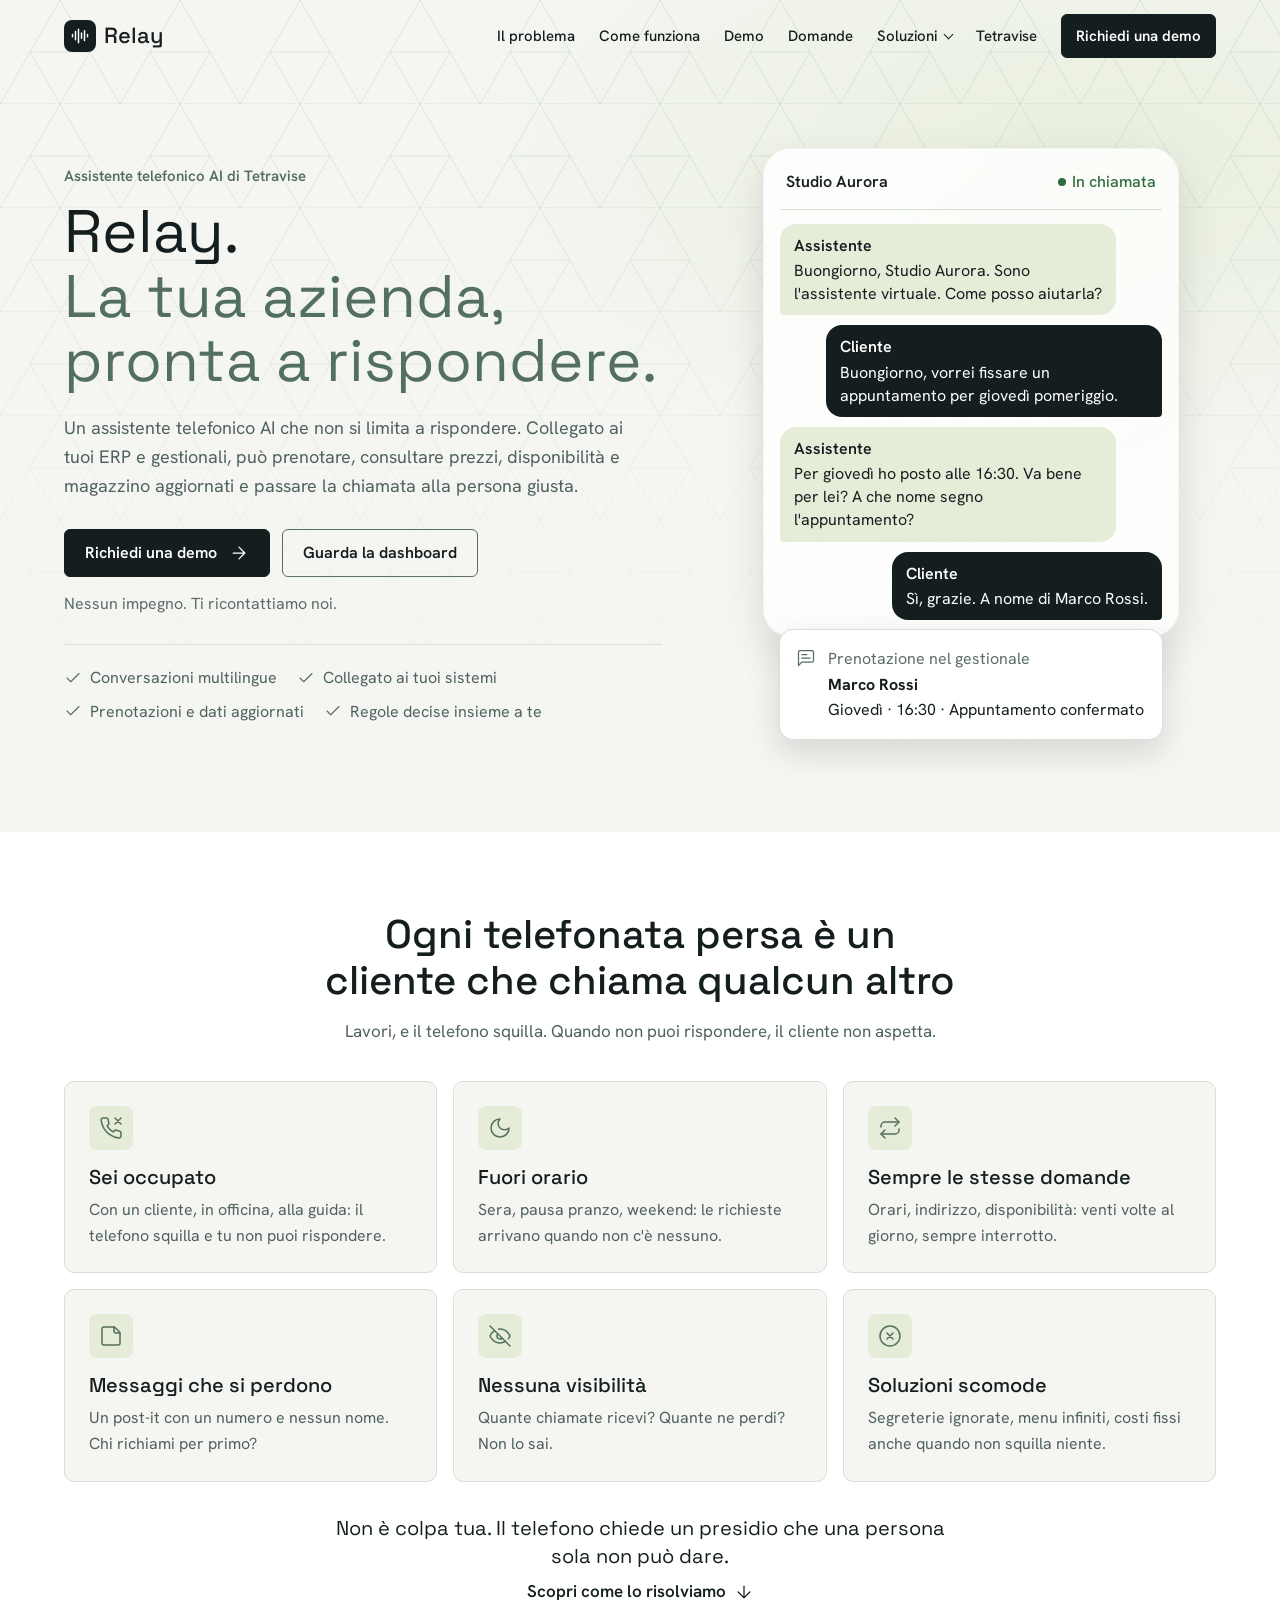
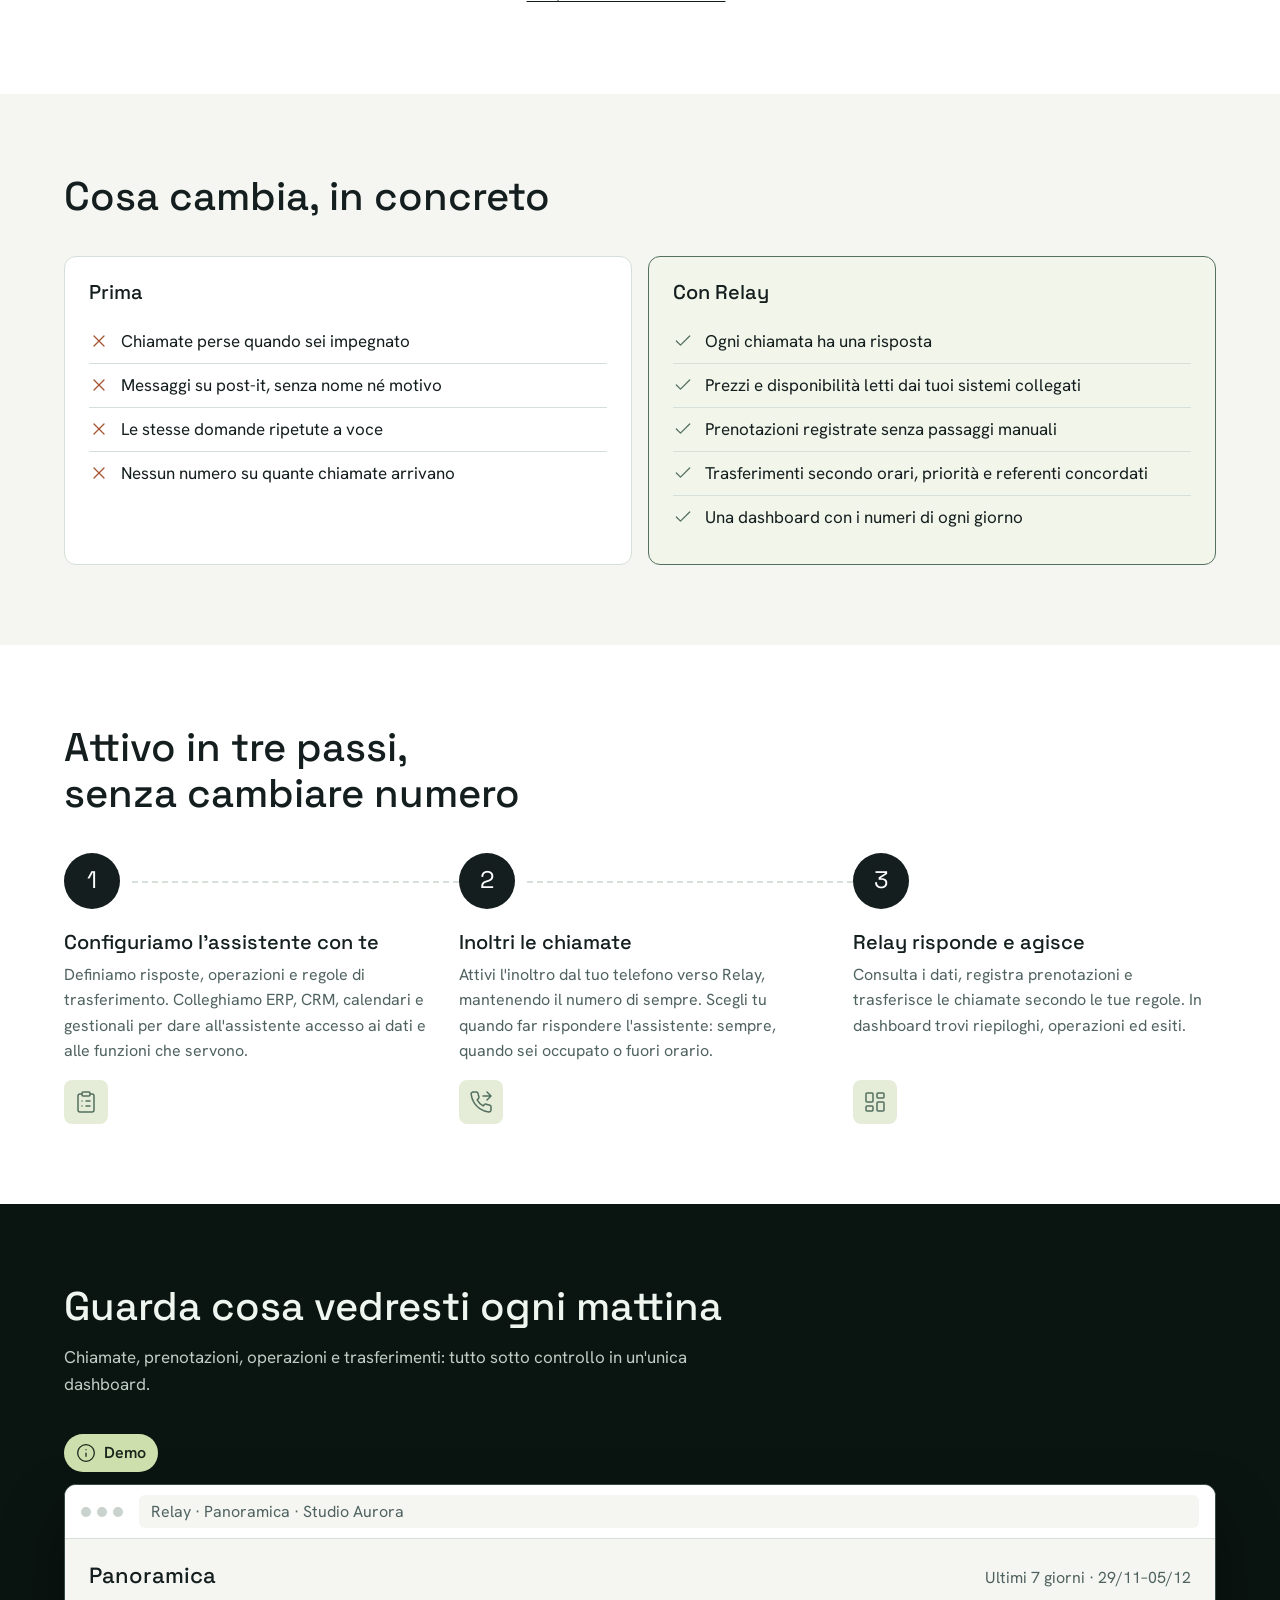
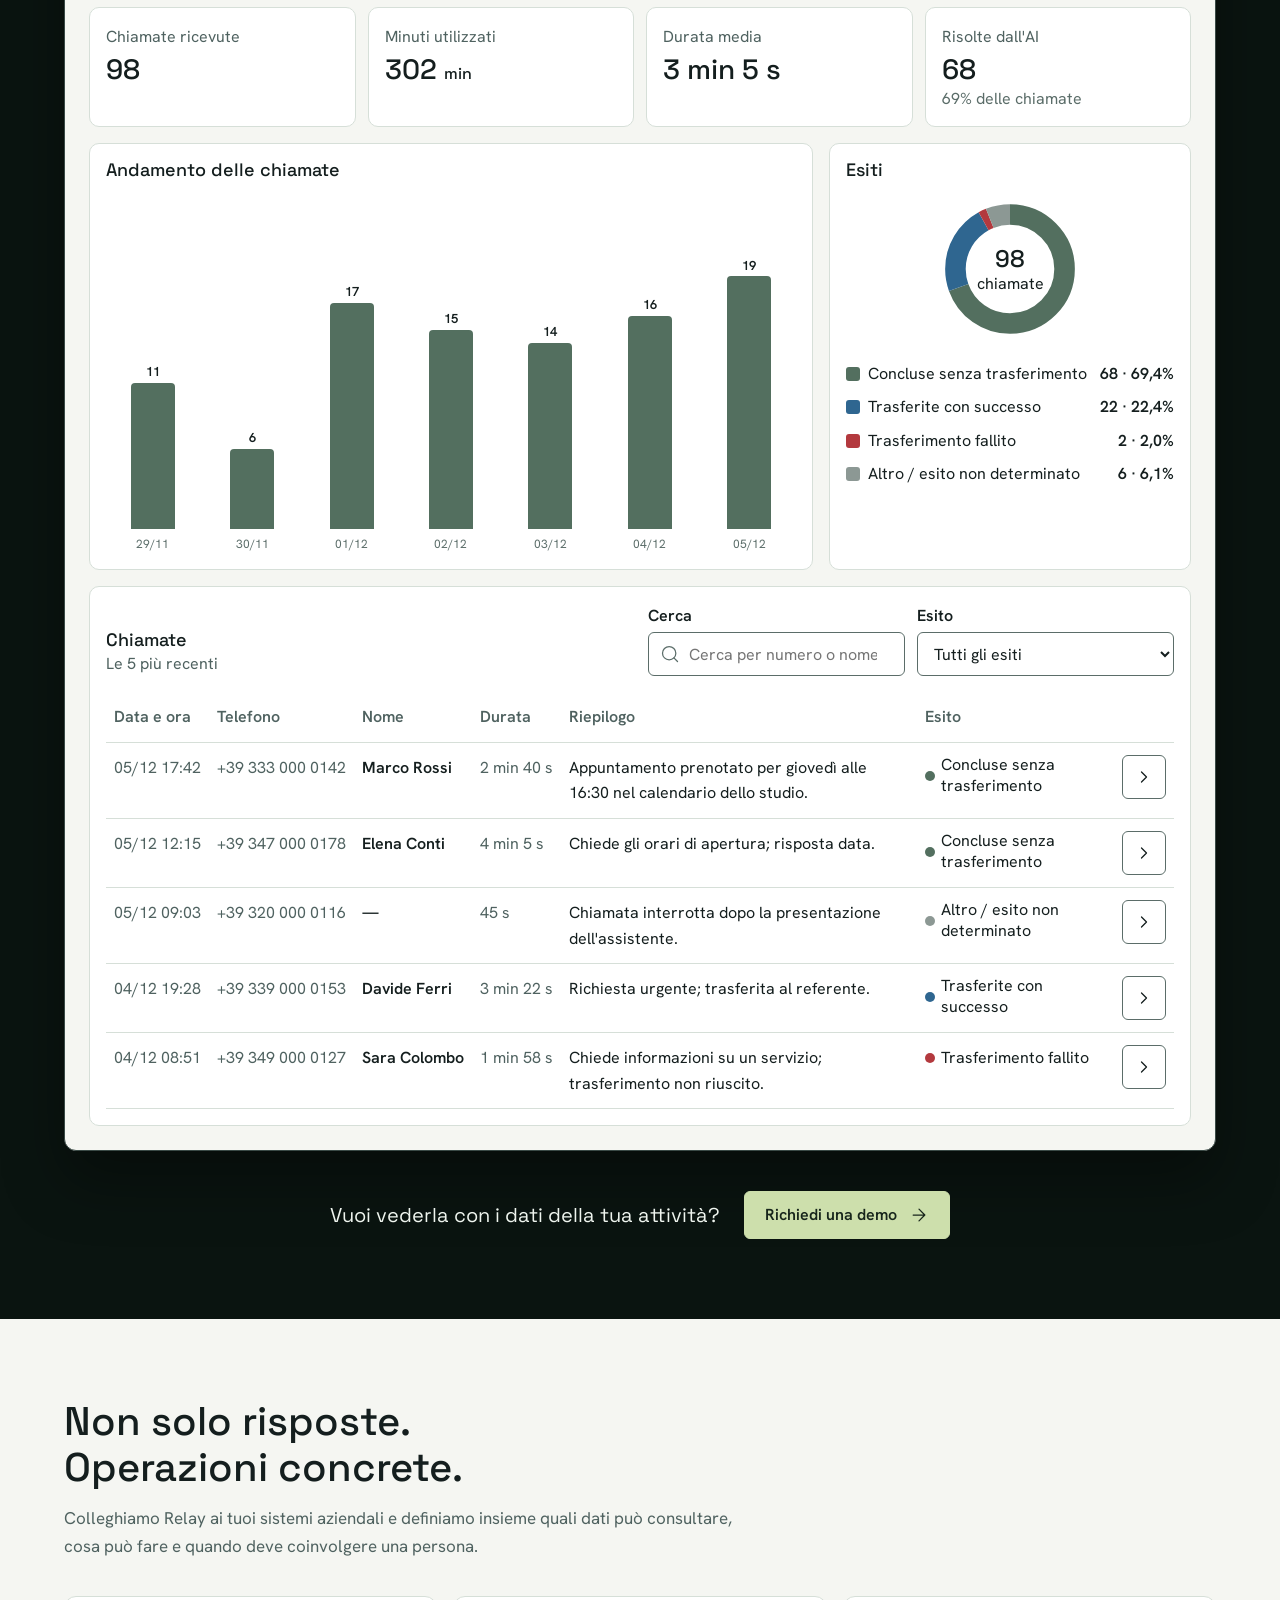
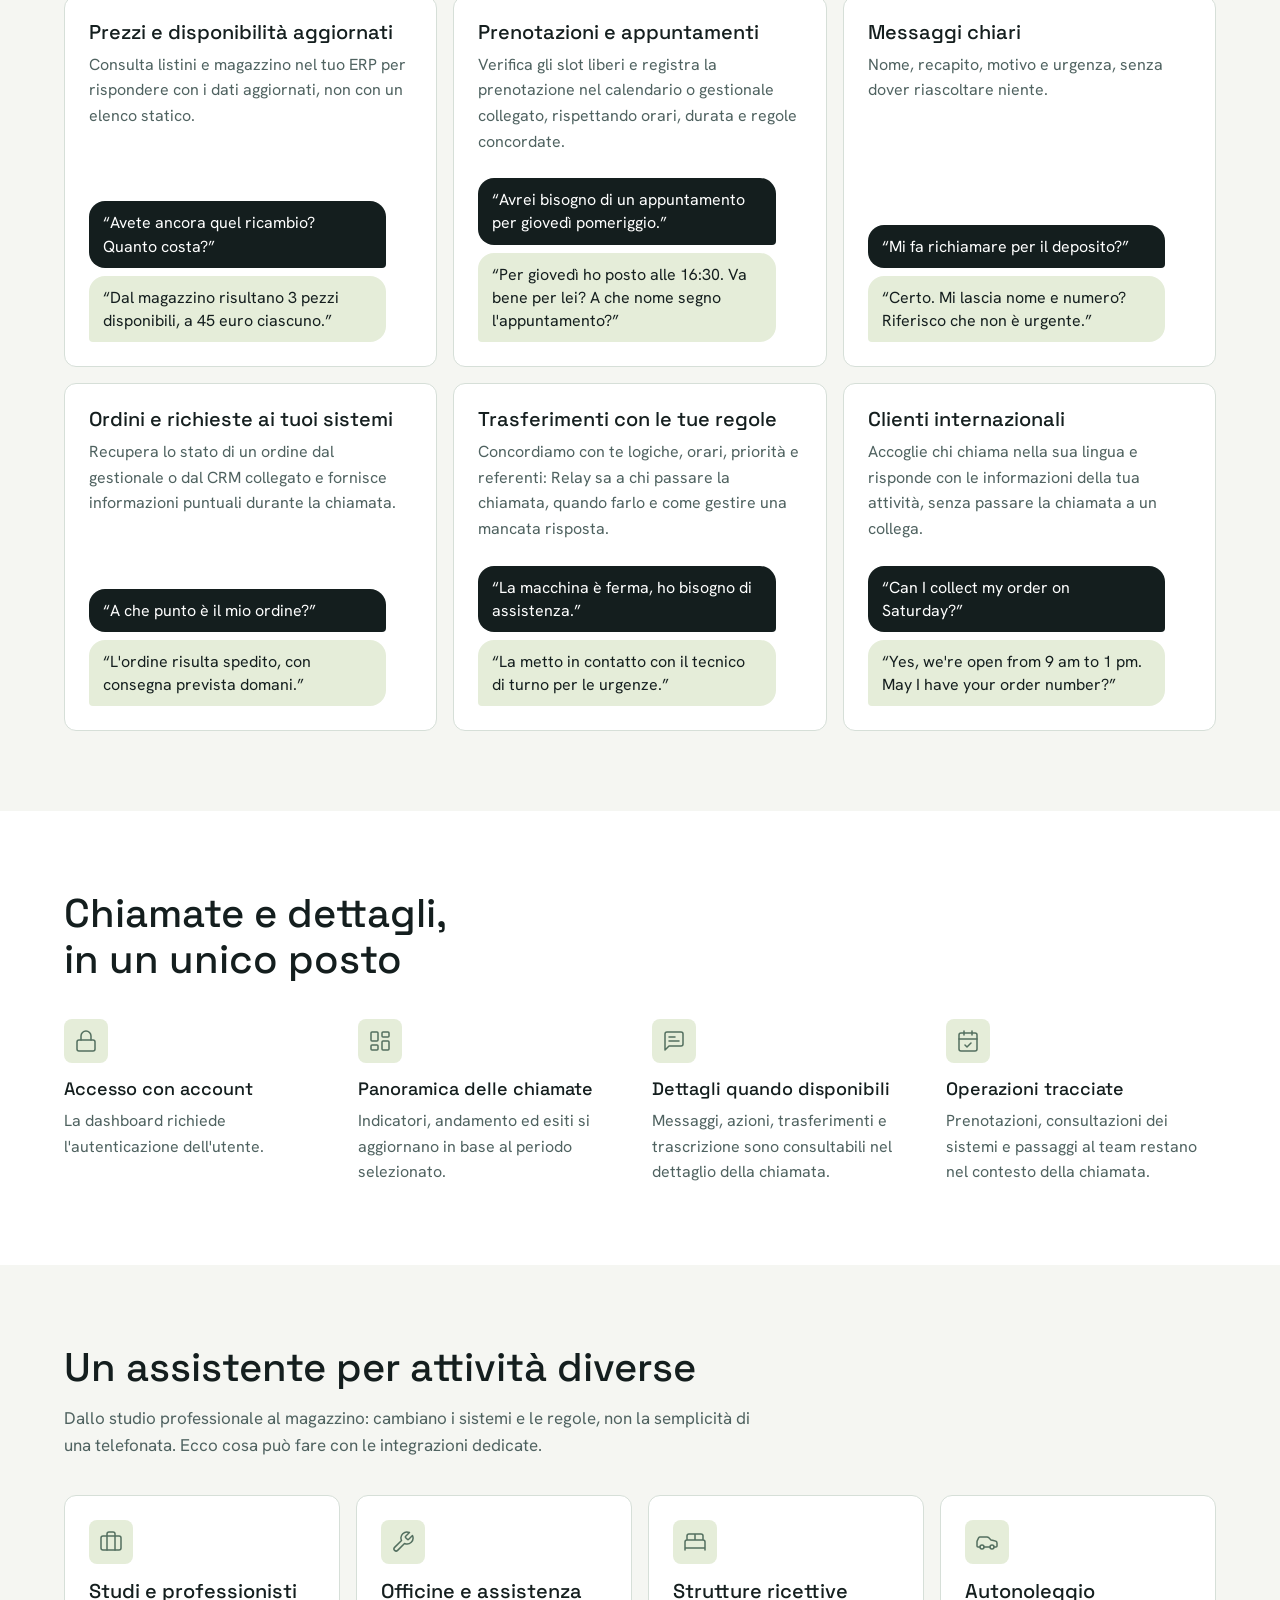
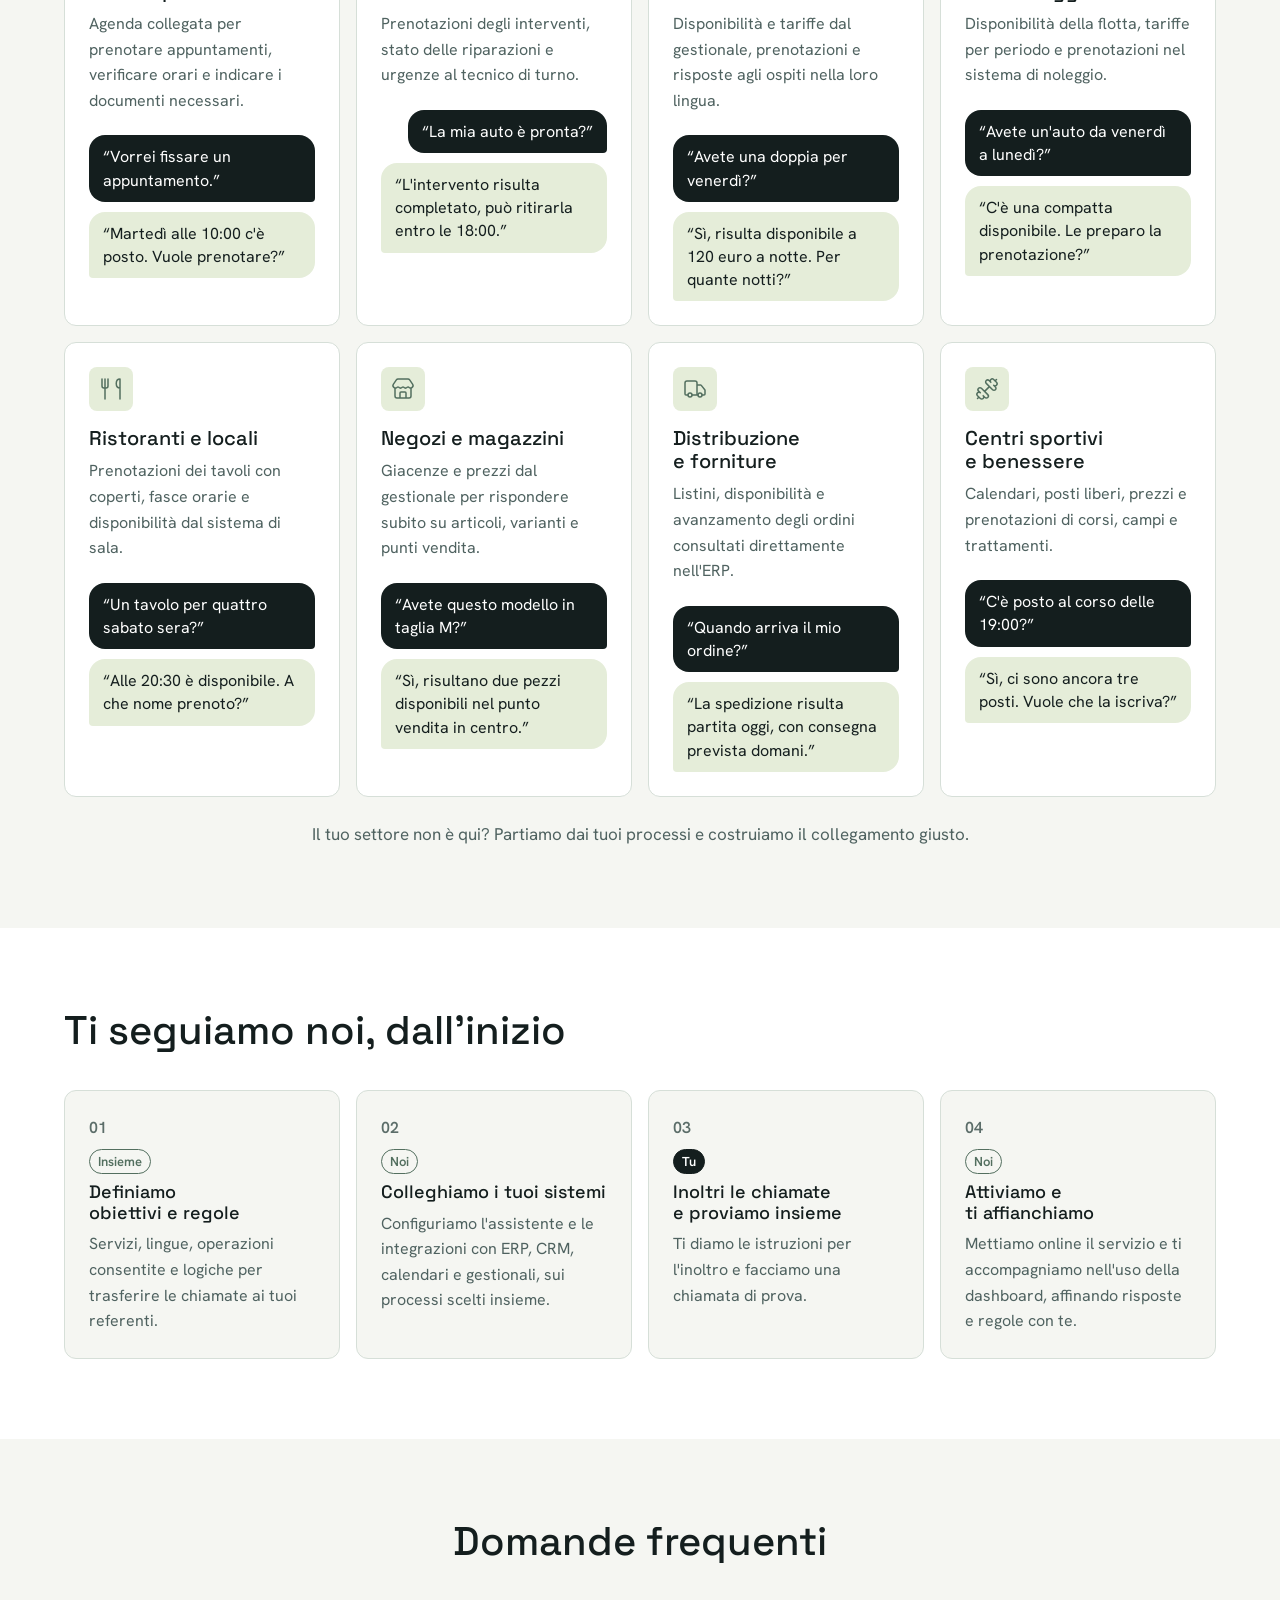
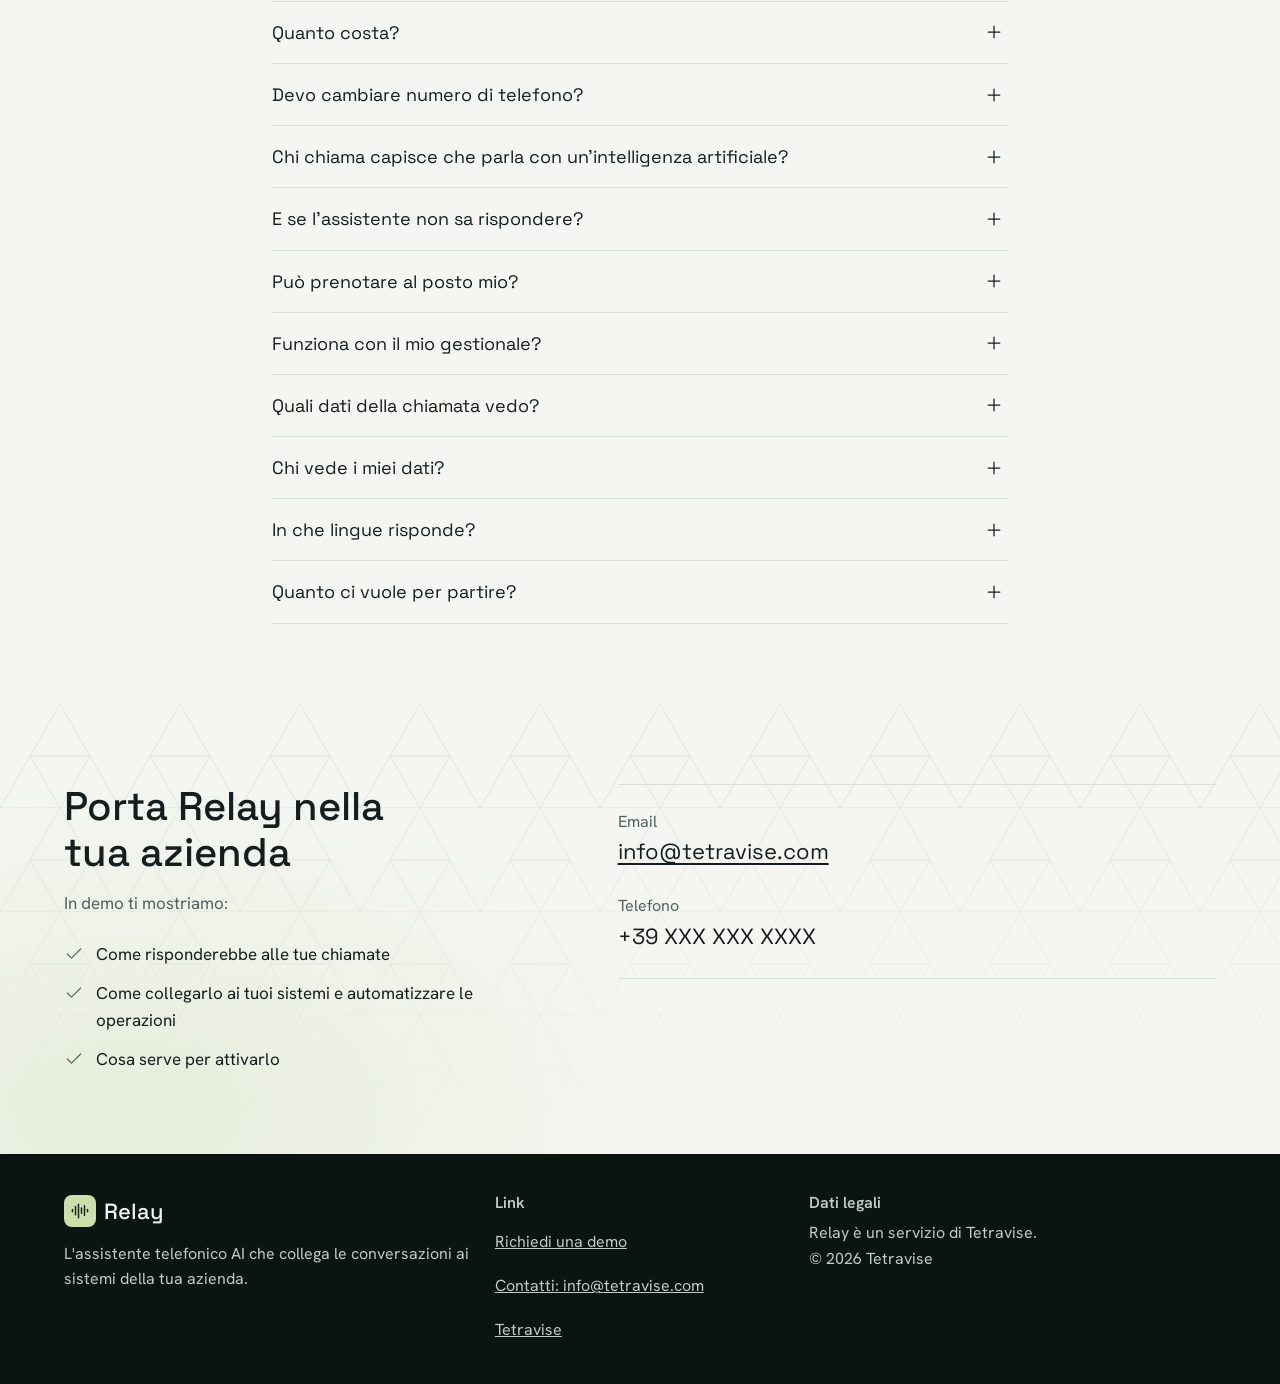
==== commit a7f89238: "feat: improve relay demo conversation" ====
--- a/relay/index.html
+++ b/relay/index.html
@@ -511,10 +511,10 @@
           <div class="phone glass">
             <div class="phone-top"><span>Studio Aurora</span><span class="live">In chiamata</span></div>
             <ol class="chat">
-              <li class="bubble from-assistant" style="--i:0"><span class="who">Assistente</span>Buongiorno, sono l'assistente virtuale di Studio Aurora. Come posso aiutarla?</li>
-              <li class="bubble from-caller" style="--i:1"><span class="who">Cliente</span>Vorrei un appuntamento per giovedì pomeriggio.</li>
-              <li class="bubble from-assistant" style="--i:2"><span class="who">Assistente</span>Ho verificato il calendario: giovedì alle 16:30 c'è posto. Confermo?</li>
-              <li class="bubble from-caller" style="--i:3"><span class="who">Cliente</span>Sì, grazie. Sono Marco Rossi.</li>
+              <li class="bubble from-assistant" style="--i:0"><span class="who">Assistente</span>Buongiorno, Studio Aurora. Sono l'assistente virtuale. Come posso aiutarla?</li>
+              <li class="bubble from-caller" style="--i:1"><span class="who">Cliente</span>Buongiorno, vorrei fissare un appuntamento per giovedì pomeriggio.</li>
+              <li class="bubble from-assistant" style="--i:2"><span class="who">Assistente</span>Per giovedì ho posto alle 16:30. Va bene per lei? A che nome segno l'appuntamento?</li>
+              <li class="bubble from-caller" style="--i:3"><span class="who">Cliente</span>Sì, grazie. A nome di Marco Rossi.</li>
             </ol>
           </div>
           <div class="message-card" style="--i:4">
@@ -693,11 +693,11 @@
                   <tr data-call="marco" data-outcome="concluded">
                     <td class="c-date"><time data-days-ago="1" data-time="17:42">ieri 17:42</time></td>
                     <td class="c-phone">+39 333 000 0142</td>
-                    <td class="c-name">Marco Bianchi</td>
+                    <td class="c-name">Marco Rossi</td>
                     <td class="c-duration">2 min 40 s</td>
                     <td class="c-summary">Appuntamento prenotato per giovedì alle 16:30 nel calendario dello studio.</td>
                     <td class="c-outcome"><span class="outcome c-concluded">Concluse senza trasferimento</span></td>
-                    <td class="c-action"><button class="link-button" type="button" data-detail title="Dettaglio della chiamata di Marco Bianchi"><svg class="icon" aria-hidden="true"><use href="#i-chevron-right"/></svg><span class="sr-only">Dettaglio della chiamata di Marco Bianchi</span></button></td>
+                    <td class="c-action"><button class="link-button" type="button" data-detail title="Dettaglio della chiamata di Marco Rossi"><svg class="icon" aria-hidden="true"><use href="#i-chevron-right"/></svg><span class="sr-only">Dettaglio della chiamata di Marco Rossi</span></button></td>
                   </tr>
                   <tr data-call="elena" data-outcome="concluded">
                     <td class="c-date"><time data-days-ago="1" data-time="12:15">ieri 12:15</time></td>
@@ -811,8 +811,8 @@
             <h3>Prenotazioni e appuntamenti</h3>
             <p>Verifica gli slot liberi e registra la prenotazione nel calendario o gestionale collegato, rispettando orari, durata e regole concordate.</p>
             <div class="example" aria-label="Esempio di conversazione">
-              <p class="bubble from-caller">“Vorrei un appuntamento giovedì pomeriggio.”</p>
-              <p class="bubble from-assistant">“Giovedì alle 16:30 c'è posto. Vuole che prenoti?”</p>
+              <p class="bubble from-caller">“Avrei bisogno di un appuntamento per giovedì pomeriggio.”</p>
+              <p class="bubble from-assistant">“Per giovedì ho posto alle 16:30. Va bene per lei? A che nome segno l'appuntamento?”</p>
             </div>
           </li>
           <li class="feature">
@@ -1019,21 +1019,21 @@
         const details = {
           marco: {
             seconds: 160,
-            summary: 'Marco Bianchi chiede un appuntamento per giovedì pomeriggio. Relay verifica il calendario dello studio e, dopo la conferma del cliente, registra la prenotazione per le 16:30.',
+            summary: 'Marco Rossi chiede un appuntamento per giovedì pomeriggio. Relay verifica il calendario dello studio e, dopo la conferma del cliente, registra la prenotazione per le 16:30.',
             message: { reason: 'Appuntamento per giovedì alle 16:30, confermato nel calendario dello studio.', urgency: 'Non urgente' },
             actions: [
               { name: 'Verifica disponibilità', offset: 45, status: 'Riuscita', result: 'Calendario consultato: giovedì alle 16:30 disponibile.' },
-              { name: 'Registrazione appuntamento', offset: 132, status: 'Riuscita', result: 'Prenotazione confermata a nome di Marco Bianchi.' },
+              { name: 'Registrazione appuntamento', offset: 132, status: 'Riuscita', result: 'Prenotazione confermata a nome di Marco Rossi.' },
             ],
             transfers: [],
             transcript: [
-              ['assistant', 0, "Buongiorno, sono l'assistente virtuale di Studio Aurora. Come posso aiutarla?"],
-              ['caller', 12, 'Vorrei un appuntamento per giovedì pomeriggio.'],
-              ['assistant', 48, "Ho verificato il calendario: giovedì alle 16:30 c'è posto. Confermo?"],
-              ['caller', 66, 'Sì, grazie. Mi chiamo Marco Bianchi.'],
-              ['assistant', 85, 'Posso usare il numero da cui sta chiamando come recapito?'],
-              ['caller', 103, 'Sì, va bene questo numero.'],
-              ['assistant', 140, "Perfetto, l'appuntamento è confermato per giovedì alle 16:30. A presto!"],
+              ['assistant', 0, "Buongiorno, Studio Aurora. Sono l'assistente virtuale. Come posso aiutarla?"],
+              ['caller', 12, 'Buongiorno, vorrei fissare un appuntamento per giovedì pomeriggio.'],
+              ['assistant', 48, "Per giovedì ho posto alle 16:30. Va bene per lei? A che nome segno l'appuntamento?"],
+              ['caller', 66, 'Sì, grazie. A nome di Marco Rossi.'],
+              ['assistant', 85, 'Perfetto, Marco. Posso usare questo numero come recapito?'],
+              ['caller', 103, 'Sì, va benissimo.'],
+              ['assistant', 140, "Ottimo, ho fissato l'appuntamento per giovedì alle 16:30. A presto!"],
             ],
           },
           elena: {
@@ -1043,7 +1043,7 @@
             actions: [{ name: 'Consulta informazioni dello studio', offset: 28, status: 'Riuscita', result: 'Orari e modalità di ritiro comunicati alla cliente.' }],
             transfers: [],
             transcript: [
-              ['assistant', 0, "Buongiorno, sono l'assistente virtuale di Studio Aurora. Come posso aiutarla?"],
+              ['assistant', 0, "Buongiorno, Studio Aurora. Sono l'assistente virtuale. Come posso aiutarla?"],
               ['caller', 16, 'Sono Elena Conti. A che ora posso passare a ritirare i documenti?'],
               ['assistant', 36, 'Siamo aperti dal lunedì al venerdì, dalle 8:30 alle 18:00.'],
               ['caller', 75, 'Devo prenotare oppure posso venire direttamente?'],
@@ -1058,7 +1058,7 @@
             message: null,
             actions: [],
             transfers: [],
-            transcript: [['assistant', 0, "Buongiorno, sono l'assistente virtuale di Studio Aurora. Come posso aiutarla?"]],
+            transcript: [['assistant', 0, "Buongiorno, Studio Aurora. Sono l'assistente virtuale. Come posso aiutarla?"]],
           },
           davide: {
             seconds: 202,
@@ -1067,7 +1067,7 @@
             actions: [{ name: 'Individuazione referente', offset: 74, status: 'Riuscita', result: 'Selezionato il referente per le pratiche urgenti in orario di apertura.' }],
             transfers: [{ name: 'Referente pratiche urgenti', offset: 116, status: 'Riuscito' }],
             transcript: [
-              ['assistant', 0, "Buongiorno, sono l'assistente virtuale di Studio Aurora. Come posso aiutarla?"],
+              ['assistant', 0, "Buongiorno, Studio Aurora. Sono l'assistente virtuale. Come posso aiutarla?"],
               ['caller', 14, 'Sono Davide Ferri. Ho una pratica in scadenza oggi e devo parlare subito con un referente.'],
               ['assistant', 38, 'Certamente. Mi indica il motivo della richiesta, così la indirizzo alla persona giusta?'],
               ['caller', 56, 'Devo completare la documentazione della pratica prima della scadenza.'],
@@ -1081,7 +1081,7 @@
             actions: [{ name: 'Raccolta messaggio', offset: 96, status: 'Riuscita', result: 'Nome, recapito e richiesta salvati per il ricontatto.' }],
             transfers: [{ name: 'Referente consulenza', offset: 42, status: 'Non riuscito' }],
             transcript: [
-              ['assistant', 0, "Buongiorno, sono l'assistente virtuale di Studio Aurora. Come posso aiutarla?"],
+              ['assistant', 0, "Buongiorno, Studio Aurora. Sono l'assistente virtuale. Come posso aiutarla?"],
               ['caller', 10, 'Vorrei parlare con qualcuno del servizio di consulenza.'],
               ['assistant', 27, 'Provo a trasferire la chiamata al referente.'],
               ['assistant', 66, 'Il referente non risponde. Vuole lasciare un messaggio per essere ricontattata?'],
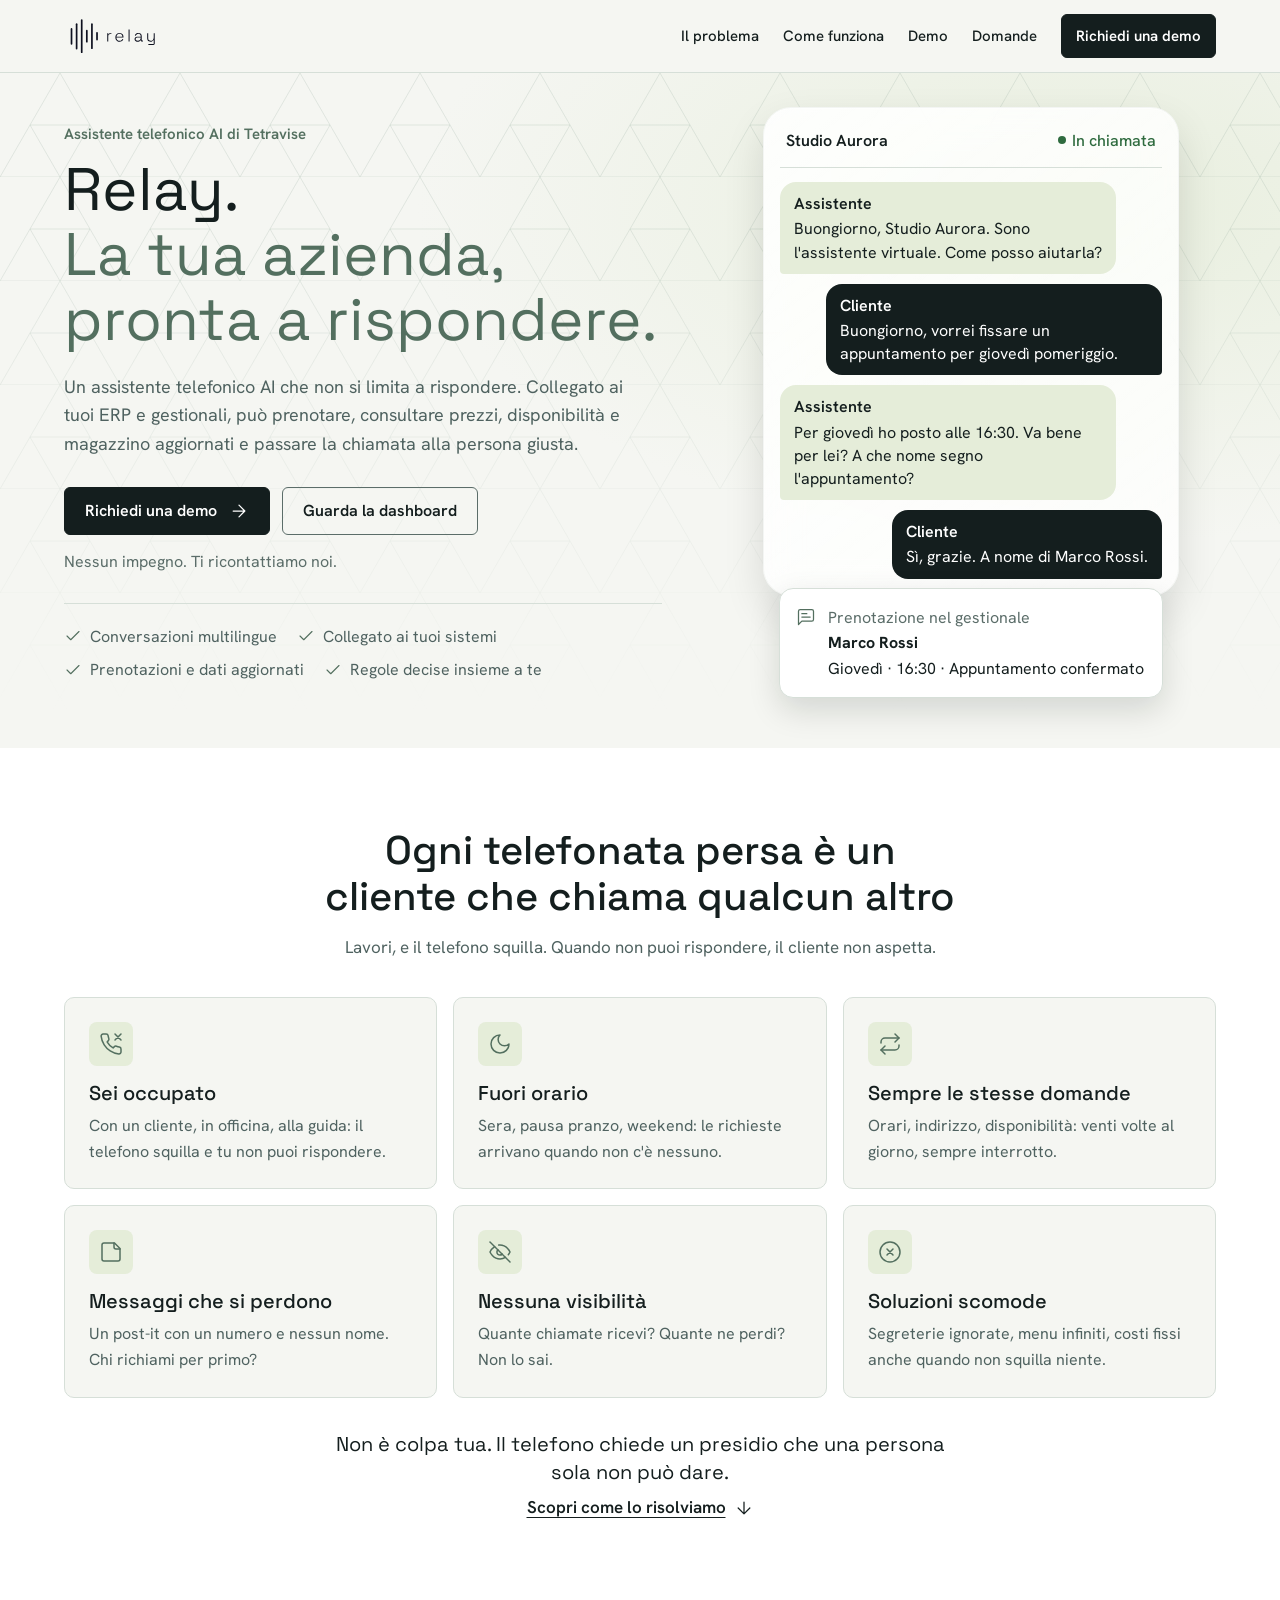
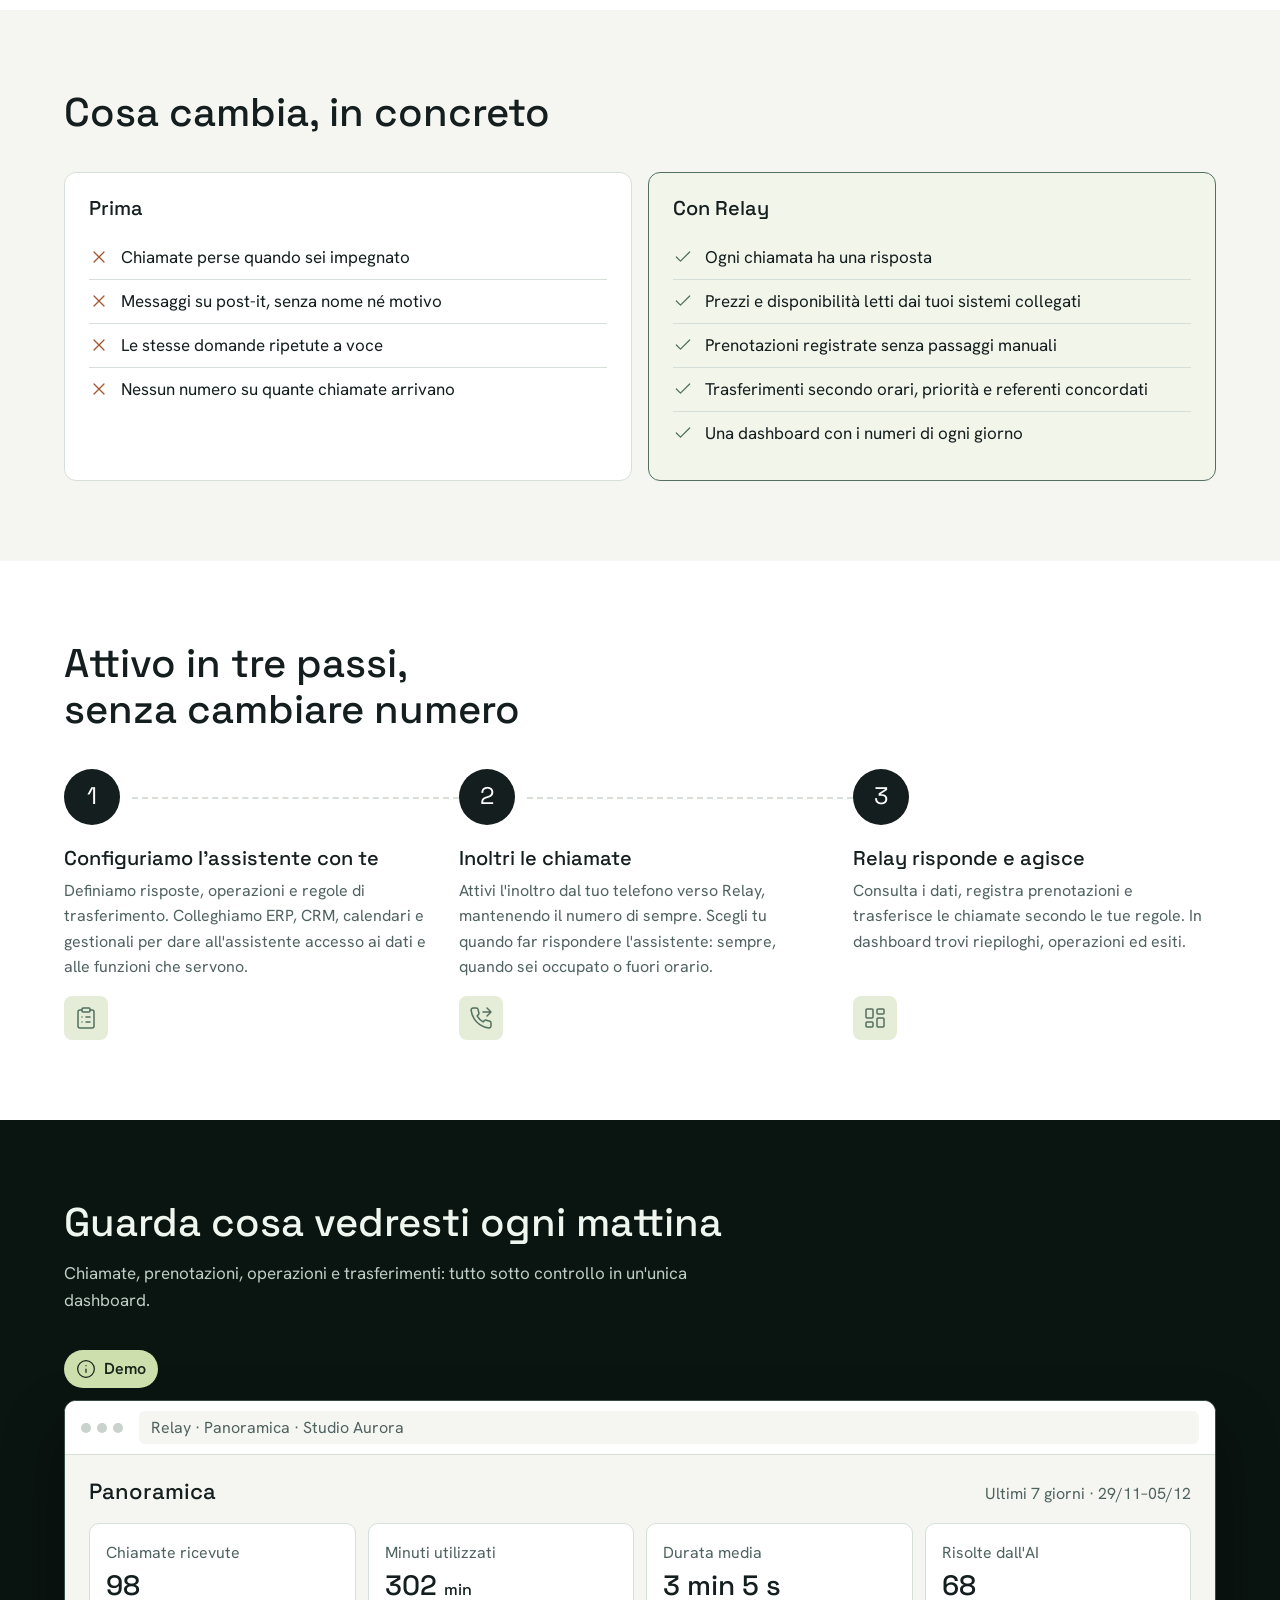
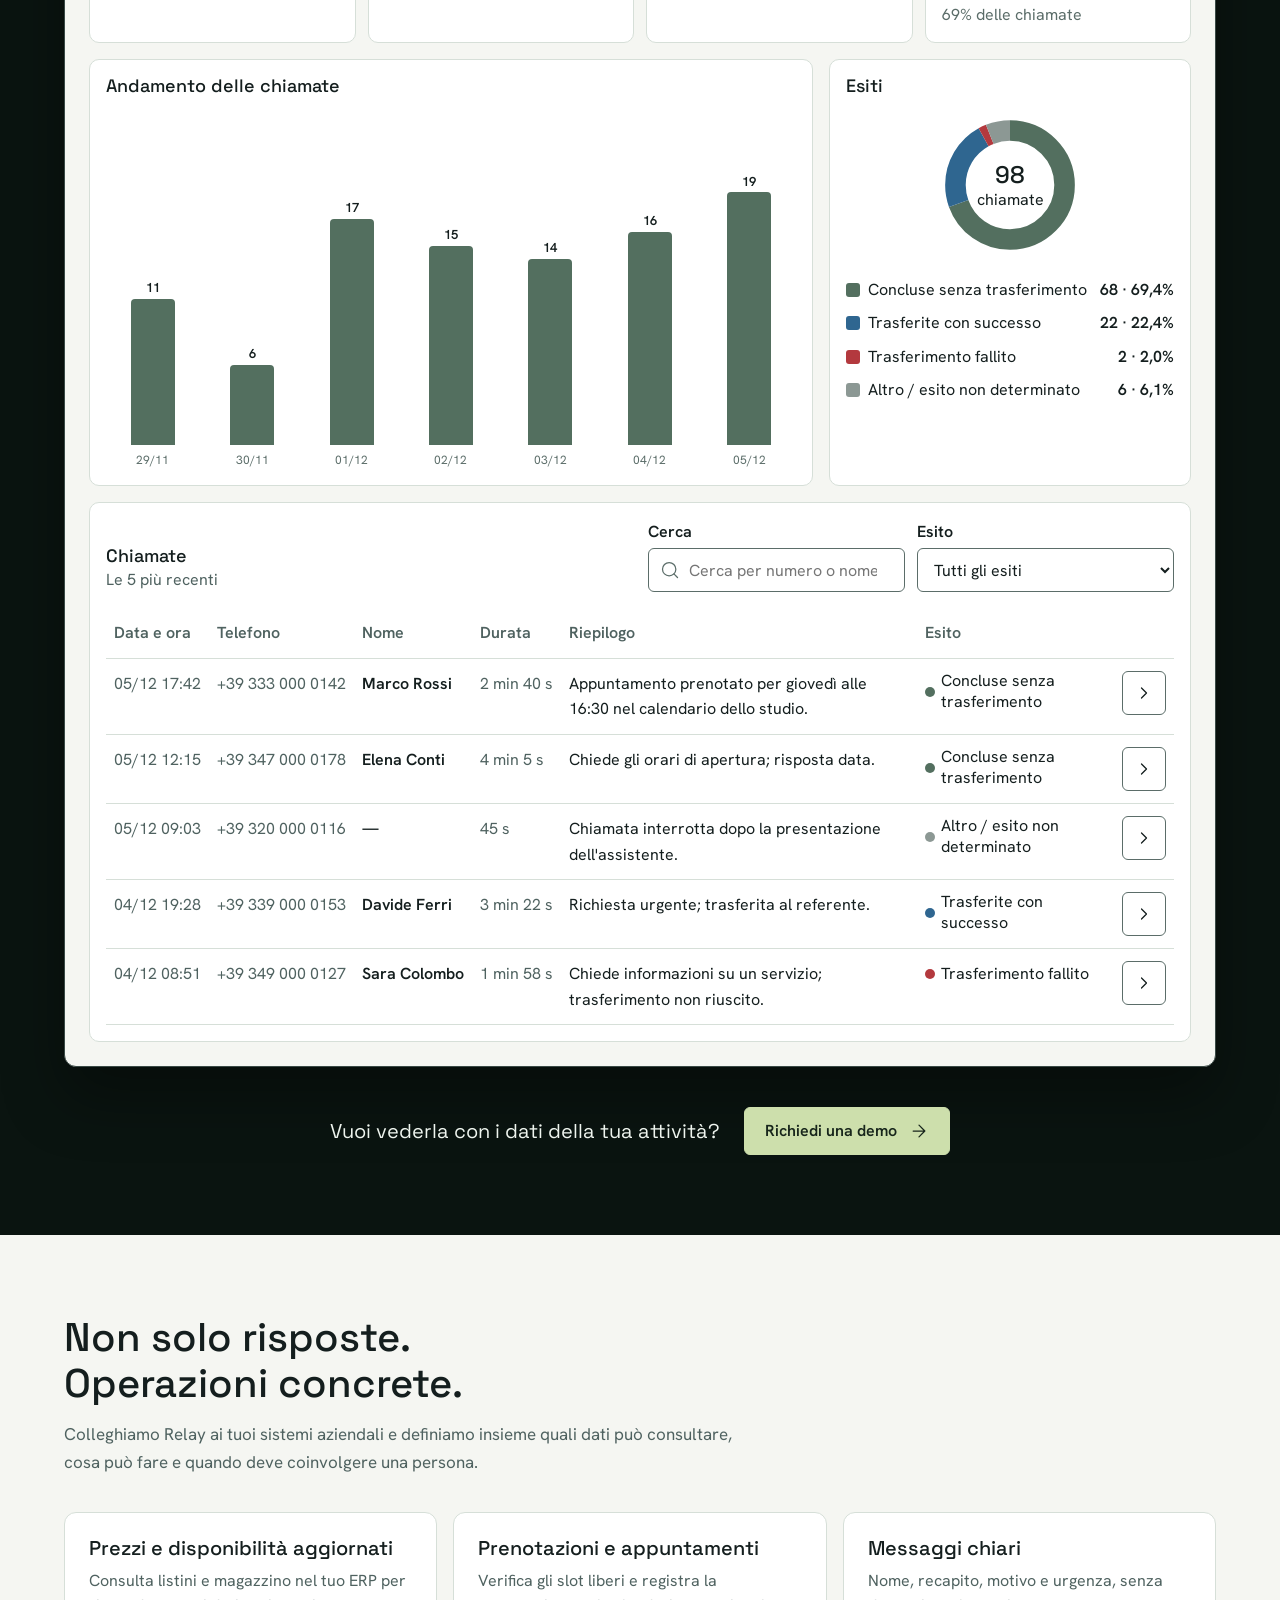
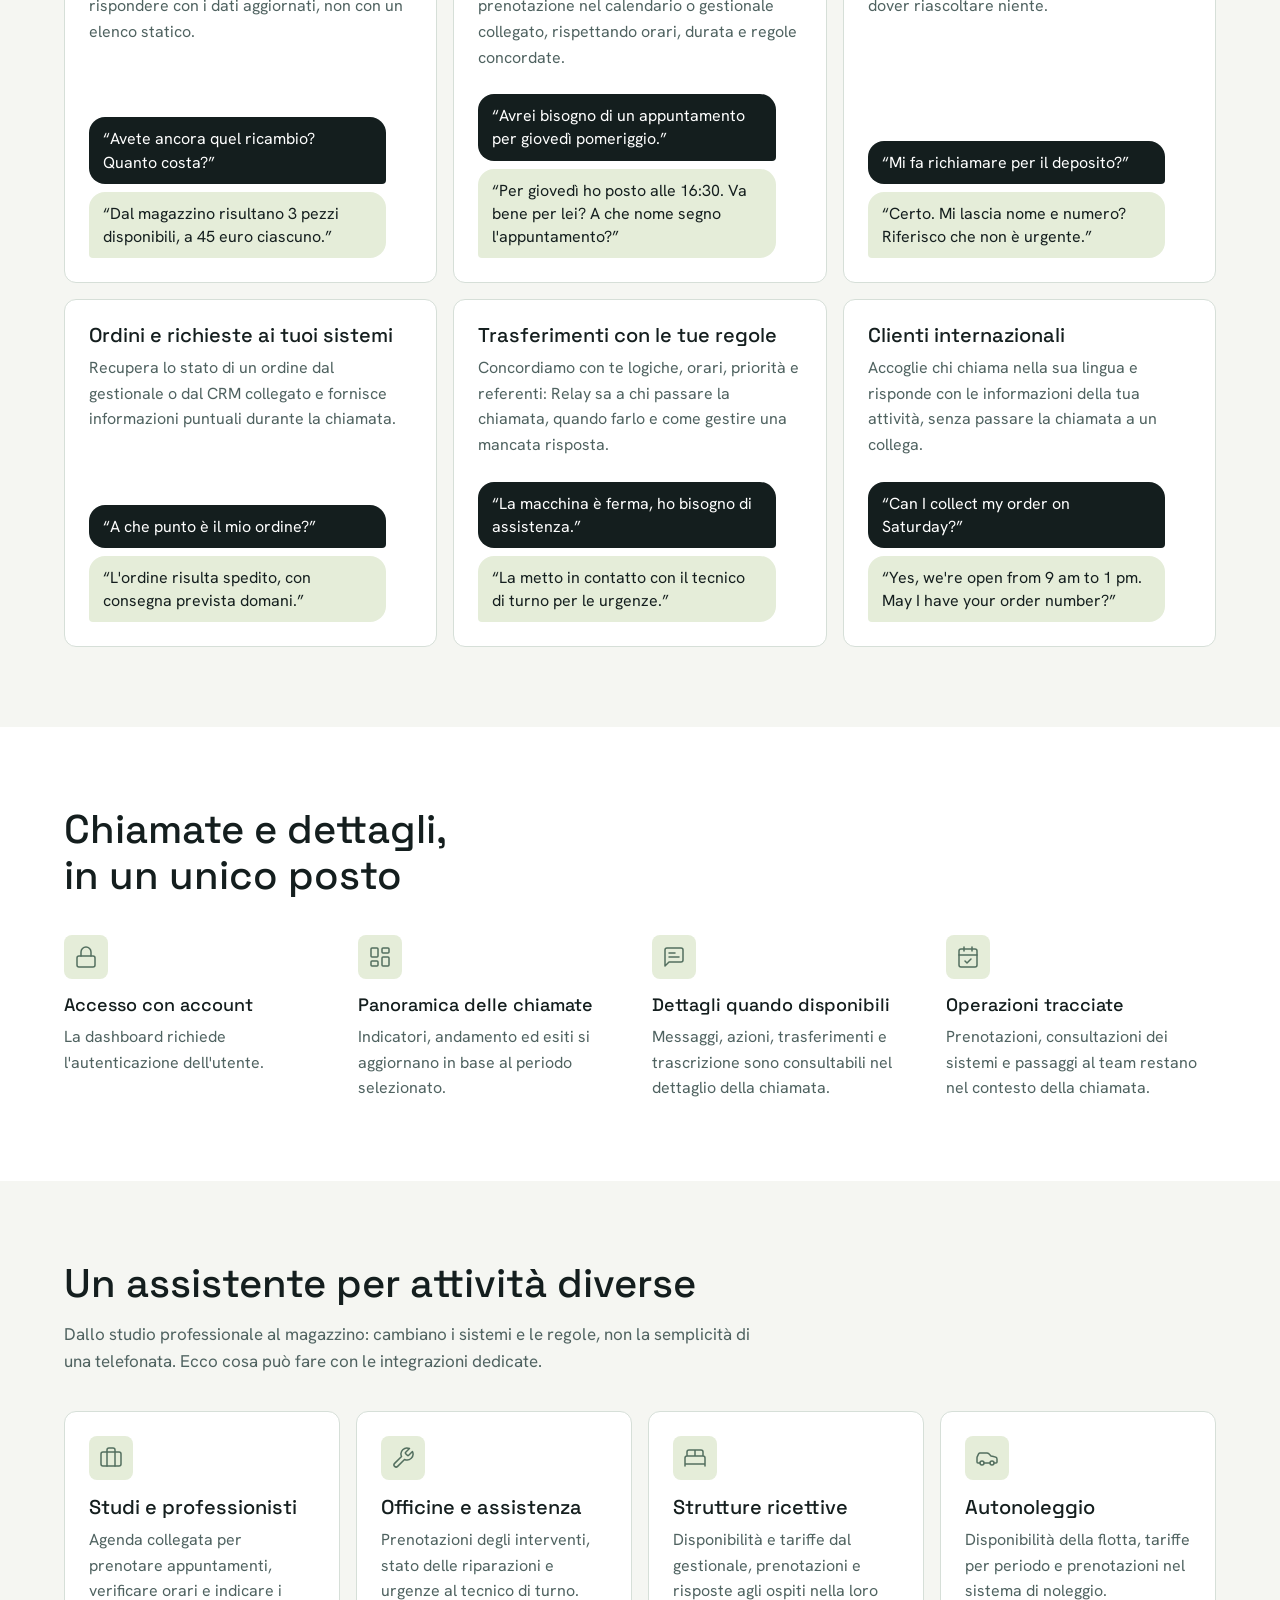
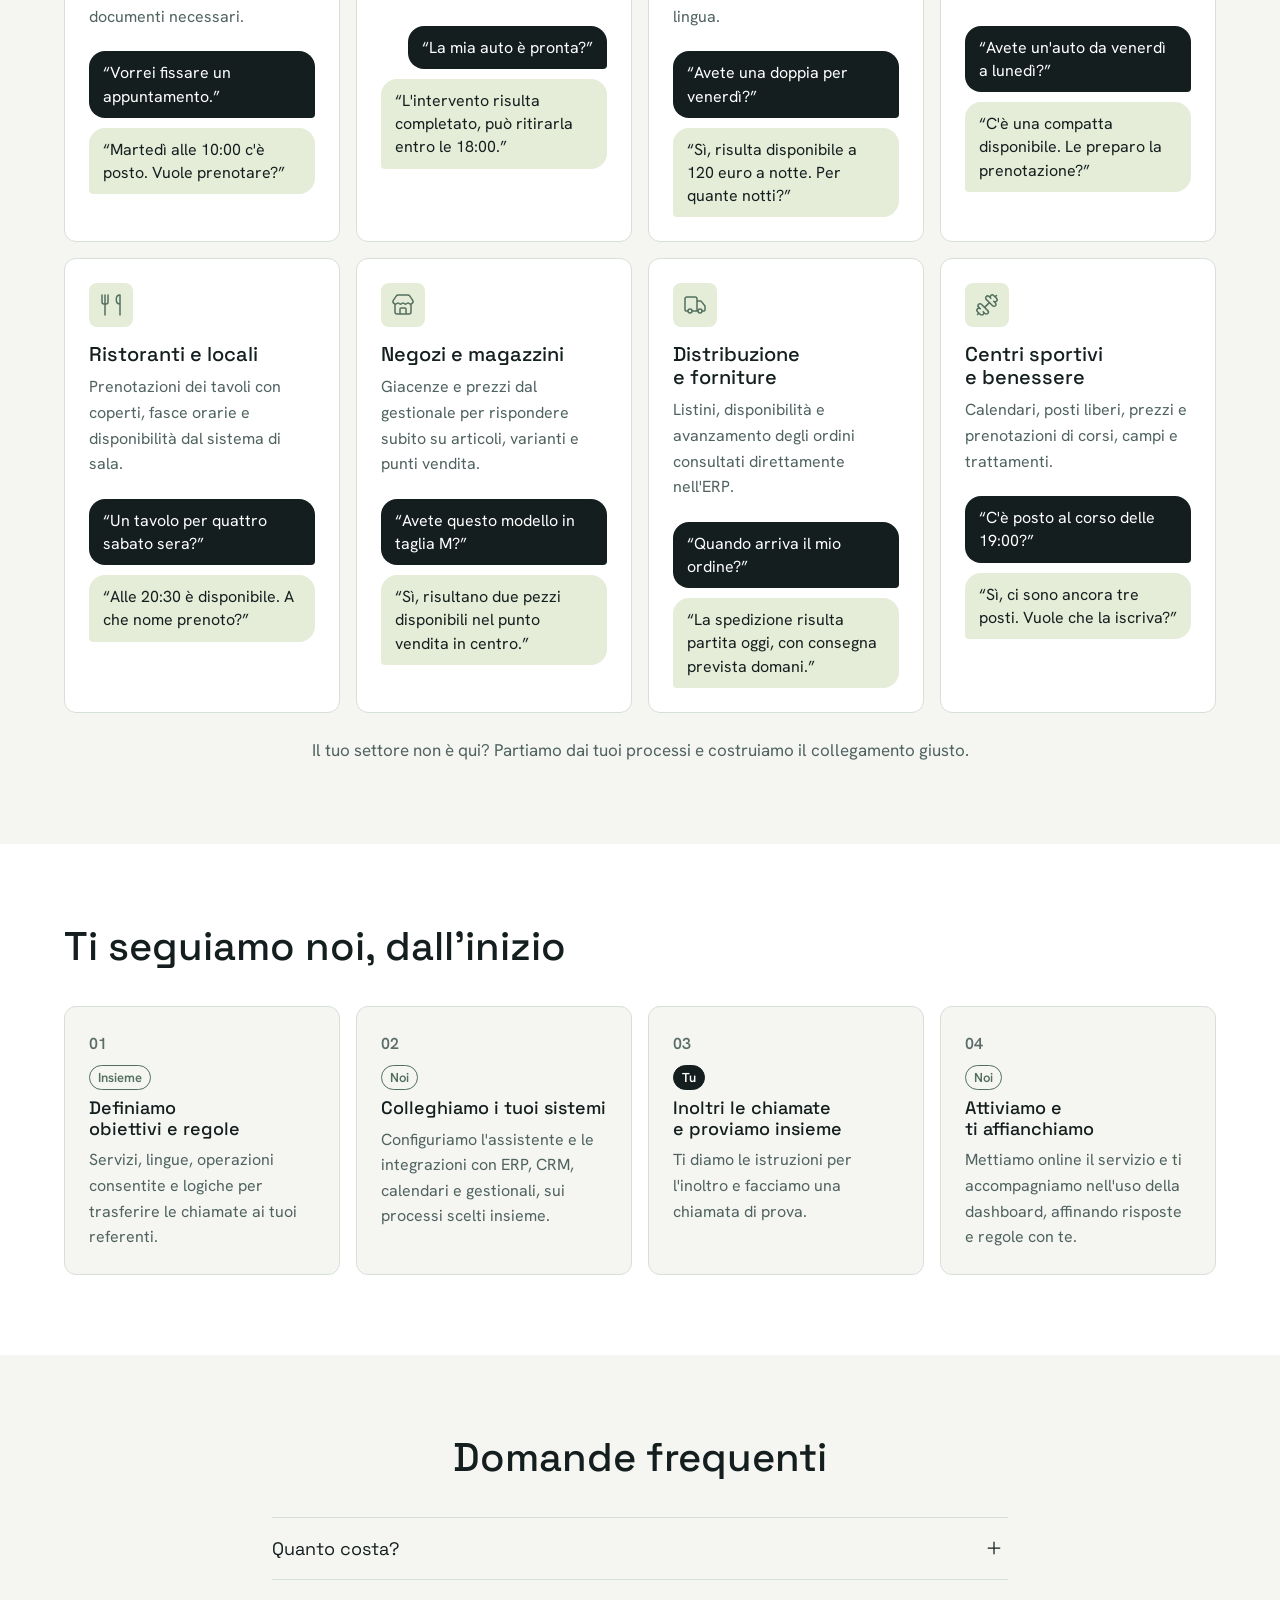
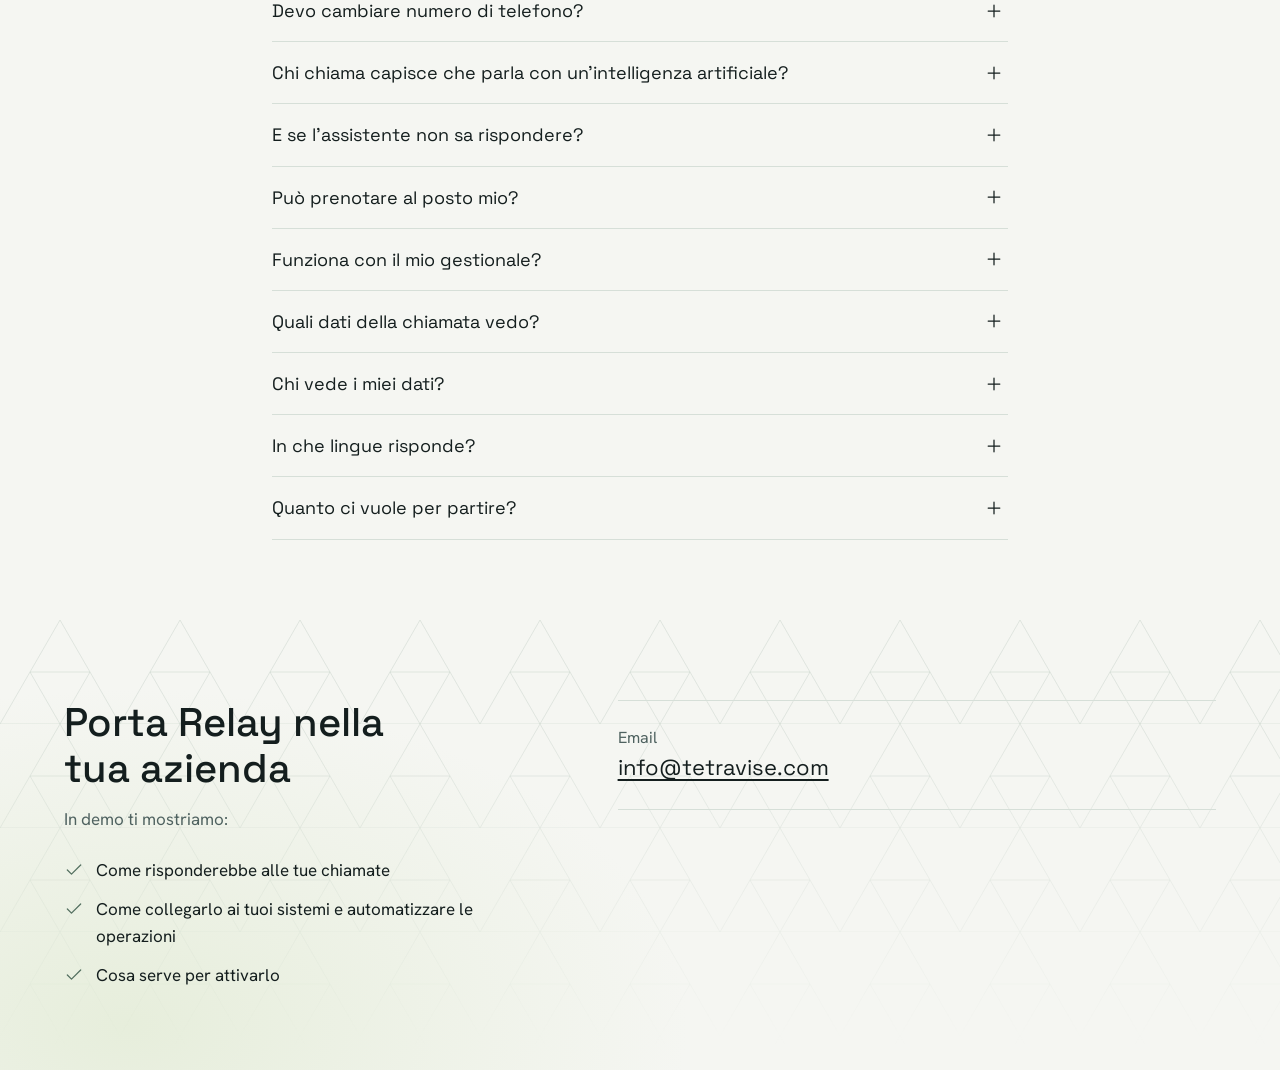
==== commit 29ae8d89: "feat: split wrapper and relay, translate relay in EN, minor fixes, update AGENTS" ====
--- a/relay/index.html
+++ b/relay/index.html
@@ -30,6 +30,11 @@
       } catch {}
       const systemColor = matchMedia('(prefers-color-scheme: dark)').matches ? 'dark' : 'light';
       document.documentElement.dataset.theme = preference === 'system' ? systemColor : preference;
+      document.documentElement.dataset.themePreference = preference;
+      try {
+        const language = localStorage.getItem('tetravise-language');
+        document.documentElement.dataset.language = ['it', 'en'].includes(language) ? language : (navigator.language.toLowerCase().startsWith('it') ? 'it' : 'en');
+      } catch { document.documentElement.dataset.language = 'it'; }
       document.documentElement.classList.add('js');
     })();
   </script>
@@ -115,31 +120,28 @@
     .triangles { position: relative; isolation: isolate; }
     .triangles::before { content: ""; position: absolute; z-index: -1; inset: 0; background-image: url("data:image/svg+xml,%3Csvg xmlns='http://www.w3.org/2000/svg' width='120' height='104' viewBox='0 0 120 104'%3E%3Cpath d='M0 104 60 0l60 104ZM30 52h60L60 104Z' fill='none' stroke='%2390A89A' stroke-opacity='.22'/%3E%3C/svg%3E"); -webkit-mask-image: linear-gradient(to bottom, #000 20%, transparent 95%); mask-image: linear-gradient(to bottom, #000 20%, transparent 95%); pointer-events: none; }
 
-    .site-header { position: fixed; z-index: 50; inset: 0 0 auto; border-bottom: 1px solid transparent; transition: background .25s, border-color .25s, box-shadow .25s; }
-    .site-header.is-scrolled, .site-header:has(.nav.is-open) { border-bottom-color: color-mix(in srgb, var(--line) 80%, transparent); background: linear-gradient(180deg, color-mix(in srgb, var(--bg) 92%, transparent), color-mix(in srgb, var(--bg) 84%, transparent)); box-shadow: 0 8px 24px rgb(10 20 16 / .06); -webkit-backdrop-filter: blur(16px) saturate(160%); backdrop-filter: blur(16px) saturate(160%); }
-    @media (prefers-reduced-transparency: reduce) { .site-header.is-scrolled { background: var(--bg); } }
-    .header-inner { display: flex; min-height: var(--header-height); align-items: center; gap: .5rem; }
-    .brand { display: inline-flex; align-items: center; gap: .5rem; margin-right: auto; font-family: var(--font-display); font-size: 1.375rem; font-weight: 500; text-decoration: none; }
-    .brand-mark { display: grid; width: 2rem; height: 2rem; place-items: center; border-radius: 8px; background: var(--button-bg); color: var(--button-ink); }
-    .brand-mark .icon { width: 1.125rem; height: 1.125rem; stroke-width: 2; }
-    .nav { display: flex; flex-direction: column; font-size: .9375rem; font-weight: 500; }
-    .nav a { display: flex; min-height: 2.75rem; align-items: center; text-decoration: none; }
-    .nav a:hover { text-decoration: underline; text-underline-offset: .3em; }
-    .nav-group { position: relative; }
-    .nav-group summary { display: flex; min-height: 2.75rem; align-items: center; gap: .5rem; list-style: none; cursor: pointer; }
-    .nav-group summary::-webkit-details-marker { display: none; }
-    .nav-group summary::after { content: ""; width: .375rem; height: .375rem; margin-top: -.25rem; border-right: 1.5px solid currentColor; border-bottom: 1.5px solid currentColor; transform: rotate(45deg); }
-    .nav-group[open] summary::after { margin-top: .25rem; transform: rotate(225deg); }
-    .nav-submenu { min-width: 10rem; padding: .5rem; border: 1px solid var(--line); border-radius: 6px; background: var(--surface); box-shadow: 0 8px 24px rgb(10 20 16 / .12); }
-    .nav-submenu a { padding-inline: .75rem; }
+    .relay-header { position: sticky; z-index: 40; top: 0; border-bottom: 1px solid var(--line); background: var(--bg); }
+    .relay-header-inner { display: flex; min-height: var(--header-height); align-items: center; gap: .5rem; }
+    .relay-brand { display: block; flex: 0 1 6.25rem; min-width: 0; margin-right: auto; }
+    .relay-brand img { display: block; width: 100%; height: auto; }
+    .relay-brand .logo-dark { display: none; }
+    :root[data-theme="dark"] .relay-brand .logo-light { display: none; }
+    :root[data-theme="dark"] .relay-brand .logo-dark { display: block; }
+    @media (prefers-color-scheme: dark) {
+      :root:not([data-theme]) .relay-brand .logo-light { display: none; }
+      :root:not([data-theme]) .relay-brand .logo-dark { display: block; }
+    }
+    .relay-nav { display: flex; flex-direction: column; font-size: .9375rem; font-weight: 500; }
+    .relay-nav a { display: flex; min-height: 2.75rem; align-items: center; text-decoration: none; }
+    .relay-nav a:hover { text-decoration: underline; text-underline-offset: .3em; }
     .menu-toggle { display: grid; width: 2.75rem; height: 2.75rem; place-items: center; padding: 0; border: 1px solid var(--muted); border-radius: 6px; background: var(--surface); cursor: pointer; }
     .menu-toggle .icon-close, .menu-toggle[aria-expanded="true"] .icon-open { display: none; }
     .menu-toggle[aria-expanded="true"] .icon-close { display: block; }
     html:not(.js) .menu-toggle { display: none; }
-    .js .nav { position: absolute; top: 100%; right: 0; left: 0; display: none; padding: .5rem var(--gutter) 1rem; border-bottom: 1px solid var(--line); background: var(--bg); }
-    .js .nav.is-open { display: flex; }
-
-    .hero { padding: calc(var(--header-height) + 2rem) 0 2.5rem; background: radial-gradient(60rem 30rem at 85% 20%, color-mix(in srgb, var(--tile) 80%, transparent), transparent 70%); }
+    .js .relay-nav { position: absolute; top: 100%; right: 0; left: 0; display: none; padding: .5rem var(--gutter) 1rem; border-bottom: 1px solid var(--line); background: var(--bg); }
+    .js .relay-nav.is-open { display: flex; }
+
+    .hero { padding: 2rem 0 2.5rem; background: radial-gradient(60rem 30rem at 85% 20%, color-mix(in srgb, var(--tile) 80%, transparent), transparent 70%); }
     .hero-grid { display: grid; gap: 2.5rem; align-items: center; }
     .eyebrow { color: var(--accent); font-size: .9375rem; font-weight: 600; }
     .hero h1 { max-width: 18ch; margin-top: .75rem; font-size: 2.25rem; font-weight: 400; line-height: 1.08; }
@@ -350,21 +352,13 @@
     .contact-details dd { overflow-wrap: anywhere; font-family: var(--font-display); font-size: 1.375rem; }
     .contact-details a { text-underline-offset: .2em; }
 
-    .site-footer { padding-block: 2.5rem calc(2rem + env(safe-area-inset-bottom, 0px)); }
-    .footer-grid { display: grid; gap: 1.5rem; }
-    .footer-grid h2 { margin-bottom: .5rem; font-size: 1rem; color: var(--soft); font-family: var(--font-body); font-weight: 600; }
-    .footer-grid p, .footer-grid li { color: var(--soft); font-size: 1rem; }
-    .footer-links a { display: inline-flex; min-height: 2.75rem; align-items: center; }
-
     @media (prefers-reduced-motion: no-preference) {
       .js .reveal-chat .chat li, .js .reveal-chat .message-card { opacity: 0; animation: bubble .45s ease forwards; animation-delay: calc(var(--i) * 1.1s + .3s); }
     }
     @keyframes bubble { from { opacity: 0; transform: translateY(8px); } to { opacity: 1; transform: none; } }
     @media (hover: hover) { .button:hover .icon { transform: translateX(2px); } .button .icon { transition: transform .2s; } }
     @media (max-width: 22.5rem) {
-      .header-inner { gap: .375rem; }
-      .brand { gap: .375rem; font-size: 1.125rem; }
-      .brand-mark { width: 1.75rem; height: 1.75rem; }
+      .relay-header-inner { gap: .375rem; }
       .button--small { padding-inline: .5rem; font-size: .8125rem; white-space: nowrap; }
     }
     @media (min-width: 48rem) {
@@ -392,13 +386,11 @@
       .filters { width: auto; }
       .trust { grid-template-columns: repeat(2, minmax(0, 1fr)); }
       .activation { grid-template-columns: repeat(2, minmax(0, 1fr)); }
-      .footer-grid { grid-template-columns: 1.4fr 1fr 1.4fr; }
     }
     @media (min-width: 64rem) {
       .menu-toggle { display: none; }
-      .js .nav, .nav { position: static; display: flex; flex-direction: row; gap: 1.5rem; margin-right: 1rem; padding: 0; border: 0; background: none; }
-      .nav-submenu { position: absolute; top: 100%; right: 0; }
-      .hero { min-height: min(100svh, 52rem); display: flex; align-items: center; padding-block: calc(var(--header-height) + 2rem) 3rem; }
+      .js .relay-nav, .relay-nav { position: static; display: flex; flex-direction: row; gap: 1.5rem; margin-right: 1rem; padding: 0; border: 0; background: none; }
+      .hero { min-height: min(75svh, 52rem); display: flex; align-items: center; padding-block: 2rem 3rem; }
       .hero > .container { width: calc(100% - 2 * var(--gutter)); }
       .hero-grid { grid-template-columns: minmax(0, 1.1fr) minmax(0, .9fr); gap: 4rem; }
       .hero h1 { font-size: 3.75rem; }
@@ -421,10 +413,14 @@
       *, *::before, *::after { animation: none !important; transition: none !important; }
     }
   </style>
+  <link rel="stylesheet" href="../assets/layout.css">
 </head>
 <body id="top">
   <a class="skip-link" href="#contenuto">Vai al contenuto</a>
   <svg class="icon-definitions" xmlns="http://www.w3.org/2000/svg" aria-hidden="true" focusable="false" data-icon-library="lucide">
+    <symbol id="icon-arrow-down" viewBox="0 0 24 24"><path d="M12 5v14m7-7-7 7-7-7"/></symbol>
+    <symbol id="icon-sun" viewBox="0 0 24 24"><circle cx="12" cy="12" r="4"/><path d="M12 2v2M12 20v2m-7.07-17.07 1.41 1.41m11.32 11.32 1.41 1.41M2 12h2M20 12h2M6.34 17.66l-1.41 1.41M19.07 4.93l-1.41 1.41"/></symbol>
+    <symbol id="icon-moon" viewBox="0 0 24 24"><path d="M12 3a6 6 0 0 0 9 9 9 9 0 1 1-9-9Z"/></symbol>
     <desc>Lucide icons. License: assets/lucide-LICENSE.txt</desc>
     <symbol id="i-audio" viewBox="0 0 24 24"><path d="M2 10v3M6 6v11M10 3v18M14 8v7M18 5v13M22 10v3"/></symbol>
     <symbol id="i-menu" viewBox="0 0 24 24"><path d="M4 6h16M4 12h16M4 18h16"/></symbol>
@@ -465,19 +461,18 @@
     <symbol id="i-dumbbell" viewBox="0 0 24 24"><path d="M17.596 12.768a2 2 0 1 0 2.829-2.829l-1.768-1.767a2 2 0 0 0 2.828-2.829l-2.828-2.828a2 2 0 0 0-2.829 2.828l-1.767-1.768a2 2 0 1 0-2.829 2.829zM2.5 21.5l1.4-1.4m16.2-16.2 1.4-1.4M5.343 21.485a2 2 0 1 0 2.829-2.828l1.767 1.768a2 2 0 1 0 2.829-2.829l-6.364-6.364a2 2 0 1 0-2.829 2.829l1.768 1.767a2 2 0 0 0-2.828 2.829zm4.257-7.085 4.8-4.8"/></symbol>
   </svg>
 
-  <header class="site-header">
-    <div class="container header-inner">
-      <a class="brand" href="#top" aria-label="Relay, inizio pagina"><span class="brand-mark" aria-hidden="true"><svg class="icon"><use href="#i-audio"/></svg></span>Relay</a>
-      <nav class="nav" id="menu" aria-label="Sezioni della pagina">
+  <template id="site-header"></template>
+  <div class="relay-header" lang="it">
+    <div class="container relay-header-inner">
+      <a class="relay-brand" href="#top" aria-label="Relay, inizio pagina">
+        <img class="logo-light" src="../assets/images/relay-light-h.svg" alt="" width="750" height="300">
+        <img class="logo-dark" src="../assets/images/relay-dark-h.svg" alt="" width="750" height="300">
+      </a>
+      <nav class="relay-nav" id="menu" aria-label="Sezioni della pagina">
         <a href="#problema">Il problema</a>
         <a href="#come-funziona">Come funziona</a>
         <a href="#demo">Demo</a>
         <a href="#domande">Domande</a>
-        <details class="nav-group">
-          <summary>Soluzioni</summary>
-          <div class="nav-submenu"><a href="./" aria-current="page">Relay</a></div>
-        </details>
-        <a href="../">Tetravise</a>
       </nav>
       <a class="button button--small" href="#richiedi-demo">Richiedi una demo</a>
       <button class="menu-toggle" type="button" aria-expanded="false" aria-controls="menu" aria-label="Menu delle sezioni">
@@ -485,9 +480,9 @@
         <svg class="icon icon-close" aria-hidden="true"><use href="#i-x"/></svg>
       </button>
     </div>
-  </header>
-
-  <main id="contenuto" tabindex="-1">
+  </div>
+
+  <main id="contenuto" tabindex="-1" lang="it">
     <section class="hero triangles" aria-labelledby="hero-title">
       <div class="container hero-grid">
         <div>
@@ -932,35 +927,12 @@
         </div>
         <dl class="contact-details">
           <div><dt>Email</dt><dd><a href="mailto:info@tetravise.com?subject=Richiesta%20demo%20Relay" data-cta="contact-email">info@tetravise.com</a></dd></div>
-          <div><dt>Telefono</dt><dd>+39 XXX XXX XXXX</dd></div>
         </dl>
       </div>
     </section>
   </main>
 
-  <footer class="site-footer inverse">
-    <div class="container">
-      <div class="footer-grid">
-        <div>
-          <a class="brand" href="#top" aria-label="Relay, torna all'inizio"><span class="brand-mark" aria-hidden="true"><svg class="icon"><use href="#i-audio"/></svg></span>Relay</a>
-          <p style="margin-top: .75rem">L'assistente telefonico AI che collega le conversazioni ai sistemi della tua azienda.</p>
-        </div>
-        <nav aria-labelledby="footer-links-title">
-          <h2 id="footer-links-title">Link</h2>
-          <ul class="footer-links">
-            <li><a href="#richiedi-demo">Richiedi una demo</a></li>
-            <li><a href="mailto:info@tetravise.com">Contatti: info@tetravise.com</a></li>
-            <li><a href="../">Tetravise</a></li>
-          </ul>
-        </nav>
-        <div>
-          <h2>Dati legali</h2>
-          <p>Relay è un servizio di Tetravise.</p>
-          <p>© 2026 Tetravise</p>
-        </div>
-      </div>
-    </div>
-  </footer>
+  <template id="site-footer"></template>
 
   <script>
     (() => {
@@ -969,14 +941,10 @@
       const track = (name, props) => { try { window.plausible?.(name, props ? { props } : undefined); } catch {} };
 
       function setupHeader() {
-        const header = document.querySelector('.site-header');
+        const header = document.querySelector('.relay-header');
         const nav = document.querySelector('#menu');
         const toggle = document.querySelector('.menu-toggle');
-        const solutions = nav.querySelector('.nav-group');
-        const update = () => header.classList.toggle('is-scrolled', window.scrollY > 8);
-        const close = () => { nav.classList.remove('is-open'); toggle.setAttribute('aria-expanded', 'false'); solutions.open = false; };
-        update();
-        window.addEventListener('scroll', update, { passive: true });
+        const close = () => { nav.classList.remove('is-open'); toggle.setAttribute('aria-expanded', 'false'); };
         toggle.addEventListener('click', () => {
           const open = toggle.getAttribute('aria-expanded') !== 'true';
           nav.classList.toggle('is-open', open);
@@ -984,18 +952,16 @@
         });
         nav.addEventListener('click', event => { if (event.target.closest('a')) close(); });
         document.addEventListener('click', event => {
-          if (!solutions.contains(event.target)) solutions.open = false;
           if (!header.contains(event.target)) close();
         });
         document.addEventListener('keydown', event => {
           if (event.key !== 'Escape') return;
-          if (solutions.open) { solutions.open = false; solutions.querySelector('summary').focus(); }
-          else if (nav.classList.contains('is-open')) { close(); toggle.focus(); }
+          if (nav.classList.contains('is-open')) { close(); toggle.focus(); }
         });
       }
 
       function setupDates() {
-        const format = new Intl.DateTimeFormat('it-IT', { day: '2-digit', month: '2-digit' });
+        const format = new Intl.DateTimeFormat(root.dataset.language === 'en' ? 'en-GB' : 'it-IT', { day: '2-digit', month: '2-digit' });
         const daysAgo = days => { const date = new Date(); date.setDate(date.getDate() - days); return date; };
         document.querySelectorAll('[data-days-ago]').forEach(element => {
           const date = daysAgo(Number(element.dataset.daysAgo));
@@ -1090,11 +1056,31 @@
             ],
           },
         };
-        const dateFormat = new Intl.DateTimeFormat('it-IT', { timeZone: 'Europe/Rome', day: '2-digit', month: '2-digit', year: 'numeric', hour: '2-digit', minute: '2-digit' });
-        const timeFormat = new Intl.DateTimeFormat('it-IT', { timeZone: 'Europe/Rome', hour: '2-digit', minute: '2-digit', second: '2-digit' });
+        let dateFormat;
+        let timeFormat;
         const more = dialog.querySelector('[data-more]');
         const modalBody = dialog.querySelector('.call-modal-body');
         let opener;
+
+        function updateFormats() {
+          const locale = root.dataset.language === 'en' ? 'en-GB' : 'it-IT';
+          dateFormat = new Intl.DateTimeFormat(locale, { timeZone: 'Europe/Rome', day: '2-digit', month: '2-digit', year: 'numeric', hour: '2-digit', minute: '2-digit' });
+          timeFormat = new Intl.DateTimeFormat(locale, { timeZone: 'Europe/Rome', hour: '2-digit', minute: '2-digit', second: '2-digit' });
+          if (!dialog.open || !opener) return;
+          const row = opener.closest('tr');
+          const detail = details[row.dataset.call];
+          const startedAt = new Date(row.querySelector('time').dateTime);
+          dialog.querySelector('[data-field="date"]').textContent = dateFormat.format(startedAt);
+          dialog.querySelector('[data-field="end"]').textContent = dateFormat.format(new Date(startedAt.getTime() + detail.seconds * 1000));
+          ['actions', 'transfers'].forEach(field => {
+            dialog.querySelectorAll(`[data-field="${field}"] .detail-meta`).forEach((meta, index) => {
+              meta.querySelector('span').textContent = timeFormat.format(new Date(startedAt.getTime() + detail[field][index].offset * 1000));
+            });
+          });
+        }
+
+        updateFormats();
+        document.addEventListener('tetravise:language', updateFormats);
 
         function updateModalScroll() {
           if (modalBody.scrollHeight > modalBody.clientHeight) modalBody.tabIndex = 0;
@@ -1145,7 +1131,7 @@
         document.querySelectorAll('[data-detail]').forEach(button => button.addEventListener('click', () => {
           const row = button.closest('tr');
           const detail = details[row.dataset.call];
-          const name = row.querySelector('.c-name').textContent.replace('Nome non disponibile', '').replace('—', '').trim();
+          const name = row.dataset.call === 'unknown' ? '' : row.querySelector('.c-name').textContent.trim();
           const phone = row.querySelector('.c-phone').textContent;
           const startedAt = new Date(row.querySelector('time').dateTime);
           opener = button;
@@ -1156,7 +1142,8 @@
           dialog.querySelector('[data-field="phone"]').textContent = phone;
           dialog.querySelector('[data-field="name"]').textContent = name || 'Nome non disponibile';
           dialog.querySelector('[data-field="duration"]').textContent = row.querySelector('.c-duration').textContent;
-          dialog.querySelector('[data-field="outcome"]').textContent = row.querySelector('.c-outcome').textContent;
+          const outcomeLabels = { concluded: 'Concluse senza trasferimento', transferred: 'Trasferite con successo', failed: 'Trasferimento fallito', other: 'Altro / esito non determinato' };
+          dialog.querySelector('[data-field="outcome"]').textContent = outcomeLabels[row.dataset.outcome];
           dialog.querySelector('[data-field="outcome"]').className = `outcome c-${row.dataset.outcome}`;
           const message = dialog.querySelector('[data-field="message"]');
           message.replaceChildren();
@@ -1243,9 +1230,12 @@
       document.querySelector('meta[name="theme-color"]').content = root.dataset.theme === 'dark' ? '#111B18' : '#F5F6F2';
       setupHeader();
       setupDates();
+      document.addEventListener('tetravise:language', setupDates);
       setupDemo();
       setupTracking();
     })();
   </script>
+  <script src="../assets/relay-i18n.js"></script>
+  <script src="../assets/layout.js"></script>
 </body>
 </html>
--- a/assets/layout.css
+++ b/assets/layout.css
@@ -0,0 +1,49 @@
+.site-header { border-bottom: 1px solid var(--line); }
+.header-inner { display: grid; min-height: 5.5rem; grid-template-columns: 1fr auto auto; grid-template-areas: "brand language theme" "nav nav nav"; align-items: center; gap: .25rem .5rem; padding-block: .5rem; }
+.site-header .brand { display: inline-flex; grid-area: brand; justify-self: start; }
+.site-header .brand img { display: block; width: 11.5rem; height: auto; }
+.site-header .brand .logo-dark { display: none; }
+:root[data-theme="dark"] .site-header .brand .logo-light { display: none; }
+:root[data-theme="dark"] .site-header .brand .logo-dark { display: block; }
+.site-header .nav { display: flex; grid-area: nav; flex-wrap: wrap; align-items: center; justify-content: space-between; gap: 0 .75rem; font-size: .8125rem; font-weight: 500; }
+.site-header .nav a { display: inline-flex; min-height: 2.75rem; align-items: center; gap: .375rem; text-decoration: none; }
+.site-header .nav a:hover { color: var(--soft); }
+.site-header .nav-group { position: relative; }
+.site-header .nav-group summary { display: flex; min-height: 2.75rem; align-items: center; gap: .375rem; list-style: none; cursor: pointer; }
+.site-header .nav-group summary::-webkit-details-marker { display: none; }
+.site-header .nav-group summary::after { content: ""; width: .375rem; height: .375rem; margin-top: -.25rem; border-right: 1.5px solid currentColor; border-bottom: 1.5px solid currentColor; transform: rotate(45deg); }
+.site-header .nav-group[open] summary::after { margin-top: .25rem; transform: rotate(225deg); }
+.site-header .nav-submenu { position: absolute; z-index: 60; top: 100%; right: 0; min-width: 10rem; padding: .5rem; border: 1px solid var(--line); border-radius: 6px; background: var(--surface); box-shadow: 0 8px 24px rgb(10 20 16 / .12); }
+.site-header .nav-submenu a { display: flex; padding-inline: .75rem; }
+.theme-toggle, .language-toggle { display: grid; width: 2.75rem; height: 2.75rem; place-items: center; padding: 0; border: 1px solid var(--muted); border-radius: 4px; background: var(--surface); color: var(--ink); cursor: pointer; }
+.theme-toggle { grid-area: theme; }
+.language-toggle { grid-area: language; font: 600 .6875rem var(--font-body); }
+.theme-toggle:hover, .language-toggle:hover { border-color: var(--ink); }
+.theme-toggle .theme-sun { display: none; }
+:root[data-theme="dark"] .theme-toggle .theme-moon { display: none; }
+:root[data-theme="dark"] .theme-toggle .theme-sun { display: block; }
+.site-footer { padding-bottom: env(safe-area-inset-bottom, 0px); border-top: 1px solid var(--line); }
+.footer-inner { display: flex; flex-wrap: wrap; align-items: center; justify-content: space-between; gap: 1rem 2rem; padding-block: 1.25rem; }
+.footer-brand { display: inline-flex; }
+.footer-brand img { display: block; width: 11rem; height: auto; }
+.footer-meta { display: flex; flex-direction: column; gap: .25rem; color: var(--soft); font-size: .8125rem; }
+.back-to-top { display: grid; flex: none; width: 3rem; height: 3rem; place-items: center; border: 1px solid var(--muted); border-radius: 4px; text-decoration: none; transition: color .2s, border-color .2s; }
+.back-to-top .icon { transform: rotate(180deg); transition: transform .25s ease; }
+.back-to-top:hover { color: #DBEAB6; border-color: currentColor; }
+.back-to-top.is-floating { position: fixed; z-index: 10; right: max(1rem, env(safe-area-inset-right)); bottom: max(1rem, env(safe-area-inset-bottom)); border-color: var(--muted); background: var(--button-bg); color: var(--button-ink); box-shadow: 0 6px 20px rgb(0 0 0 / .18); opacity: 0; visibility: hidden; pointer-events: none; transform: translateY(12px) scale(.9); transition: opacity .22s ease, transform .28s cubic-bezier(.2, .7, .2, 1), visibility 0s .28s, background .2s, border-color .2s; }
+.back-to-top.is-floating.is-visible { opacity: 1; visibility: visible; pointer-events: auto; transform: translateY(0) scale(1); transition-delay: 0s; }
+.back-to-top.is-floating:hover { border-color: var(--muted); background: var(--button-hover); color: var(--button-ink); }
+@media (prefers-color-scheme: dark) {
+  :root:not([data-theme]) .site-header .brand .logo-light { display: none; }
+  :root:not([data-theme]) .site-header .brand .logo-dark { display: block; }
+}
+@media (max-width: 23.5rem) { .site-header .brand img { width: 9.25rem; } }
+@media (min-width: 40rem) {
+  .header-inner { min-height: 6.5rem; }
+  .site-header .brand img { width: 13rem; }
+  .footer-meta { text-align: right; }
+}
+@media (min-width: 56rem) {
+  .header-inner { grid-template-columns: auto 1fr auto auto; grid-template-areas: "brand nav language theme"; column-gap: .75rem; row-gap: .25rem; }
+  .site-header .nav { margin-right: 1.25rem; justify-content: flex-end; gap: 1.75rem; font-size: .875rem; }
+}
